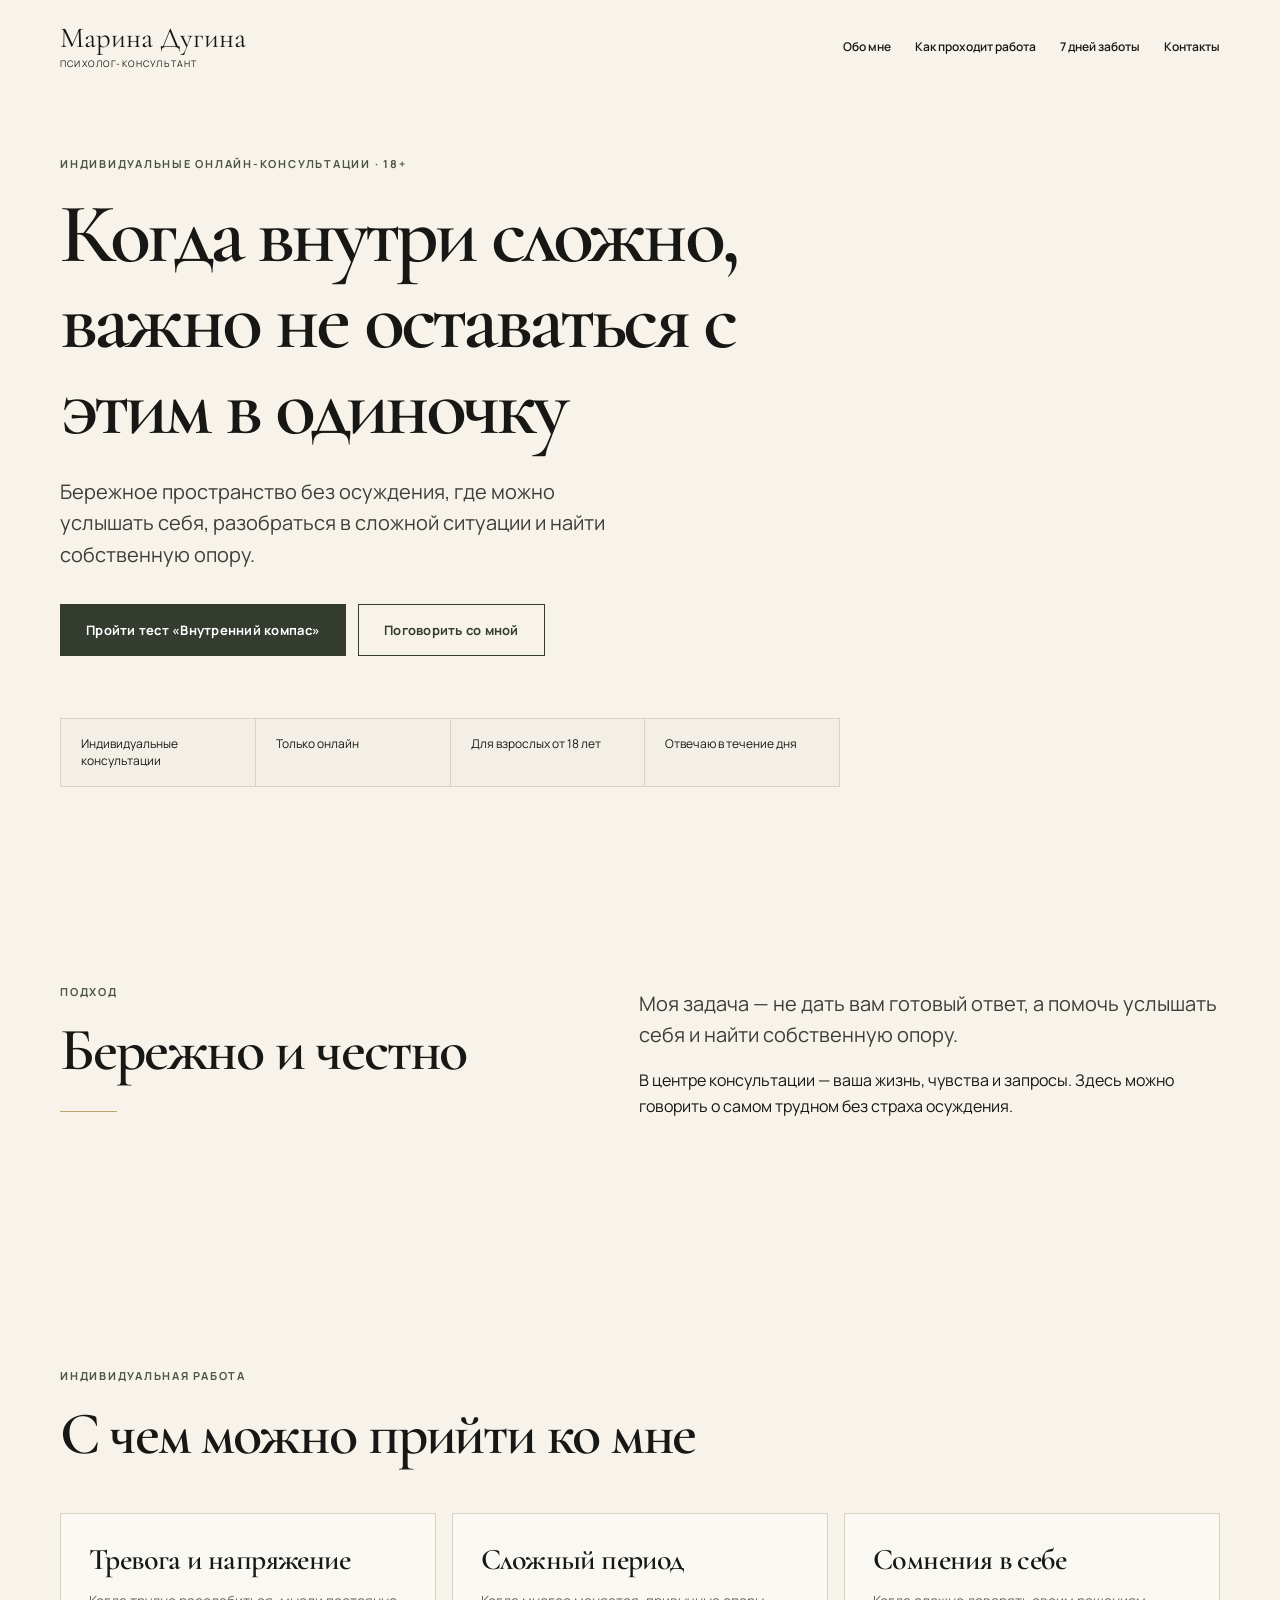
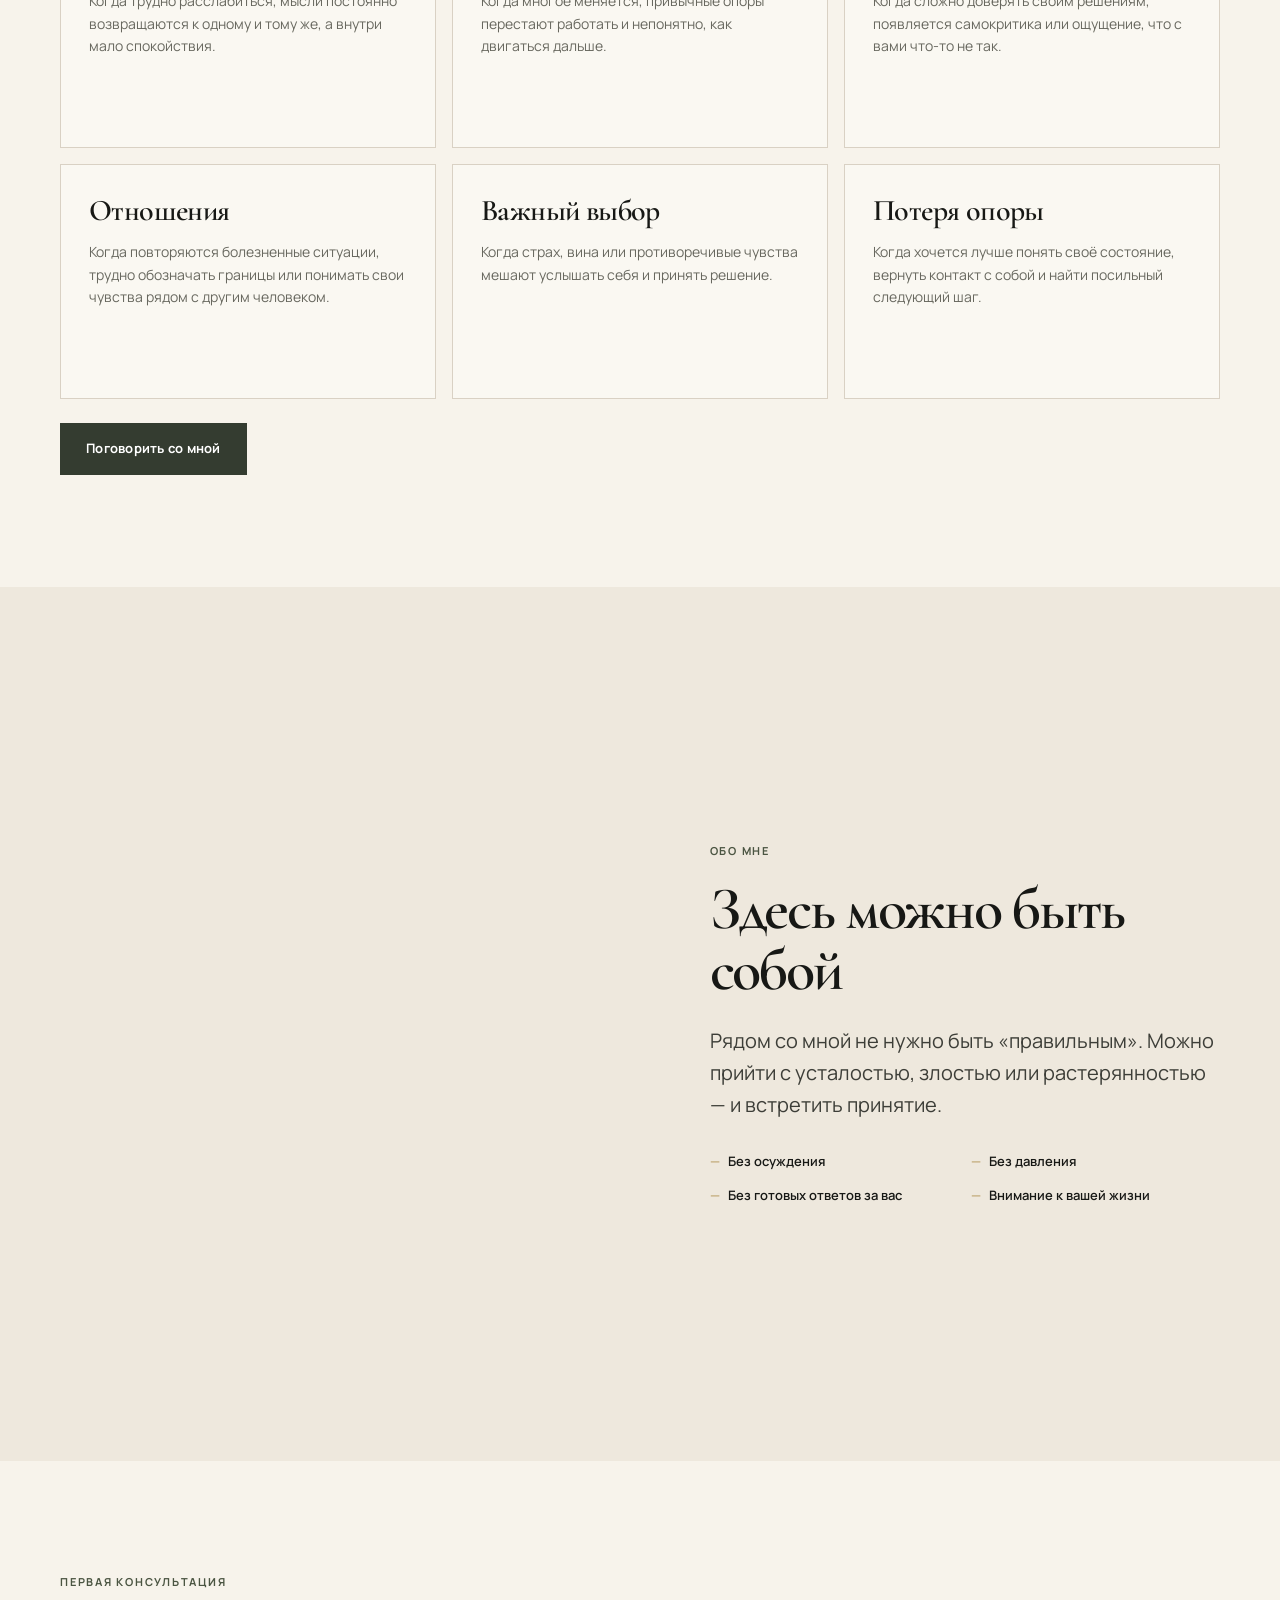
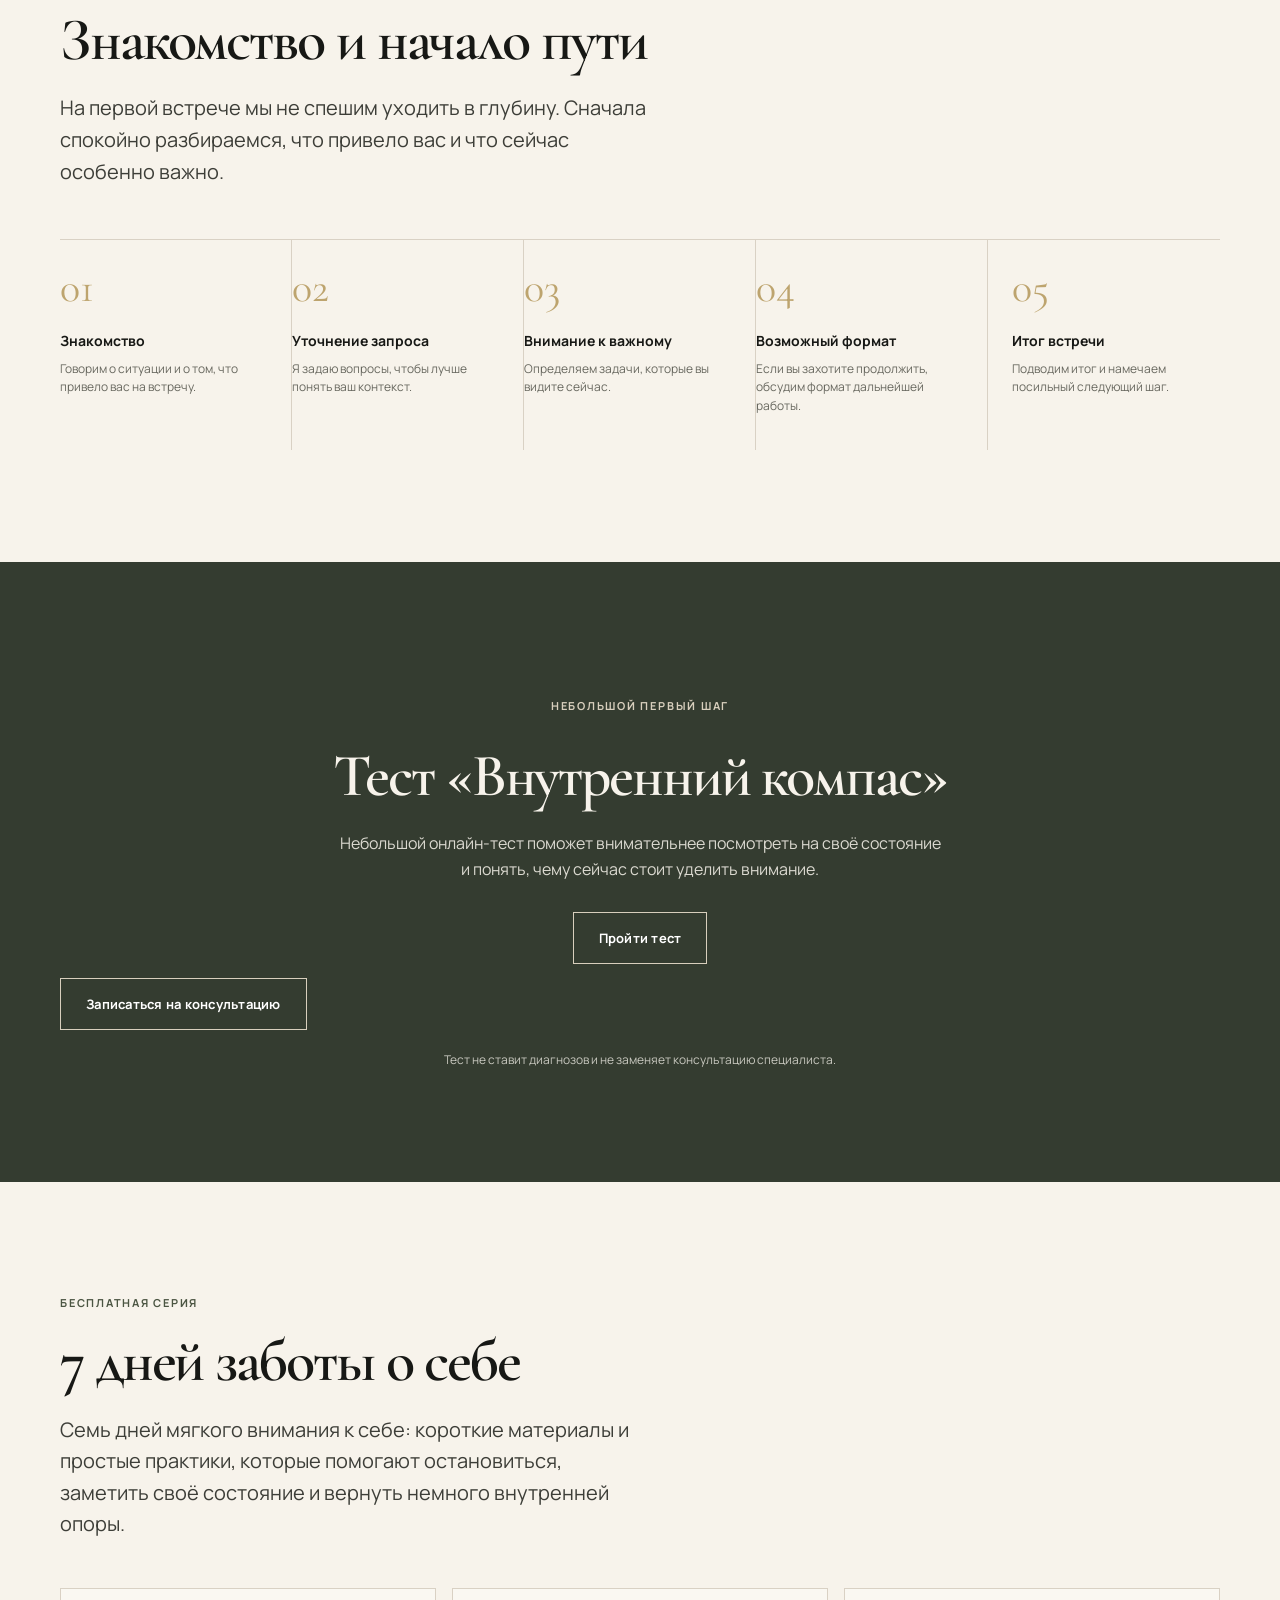
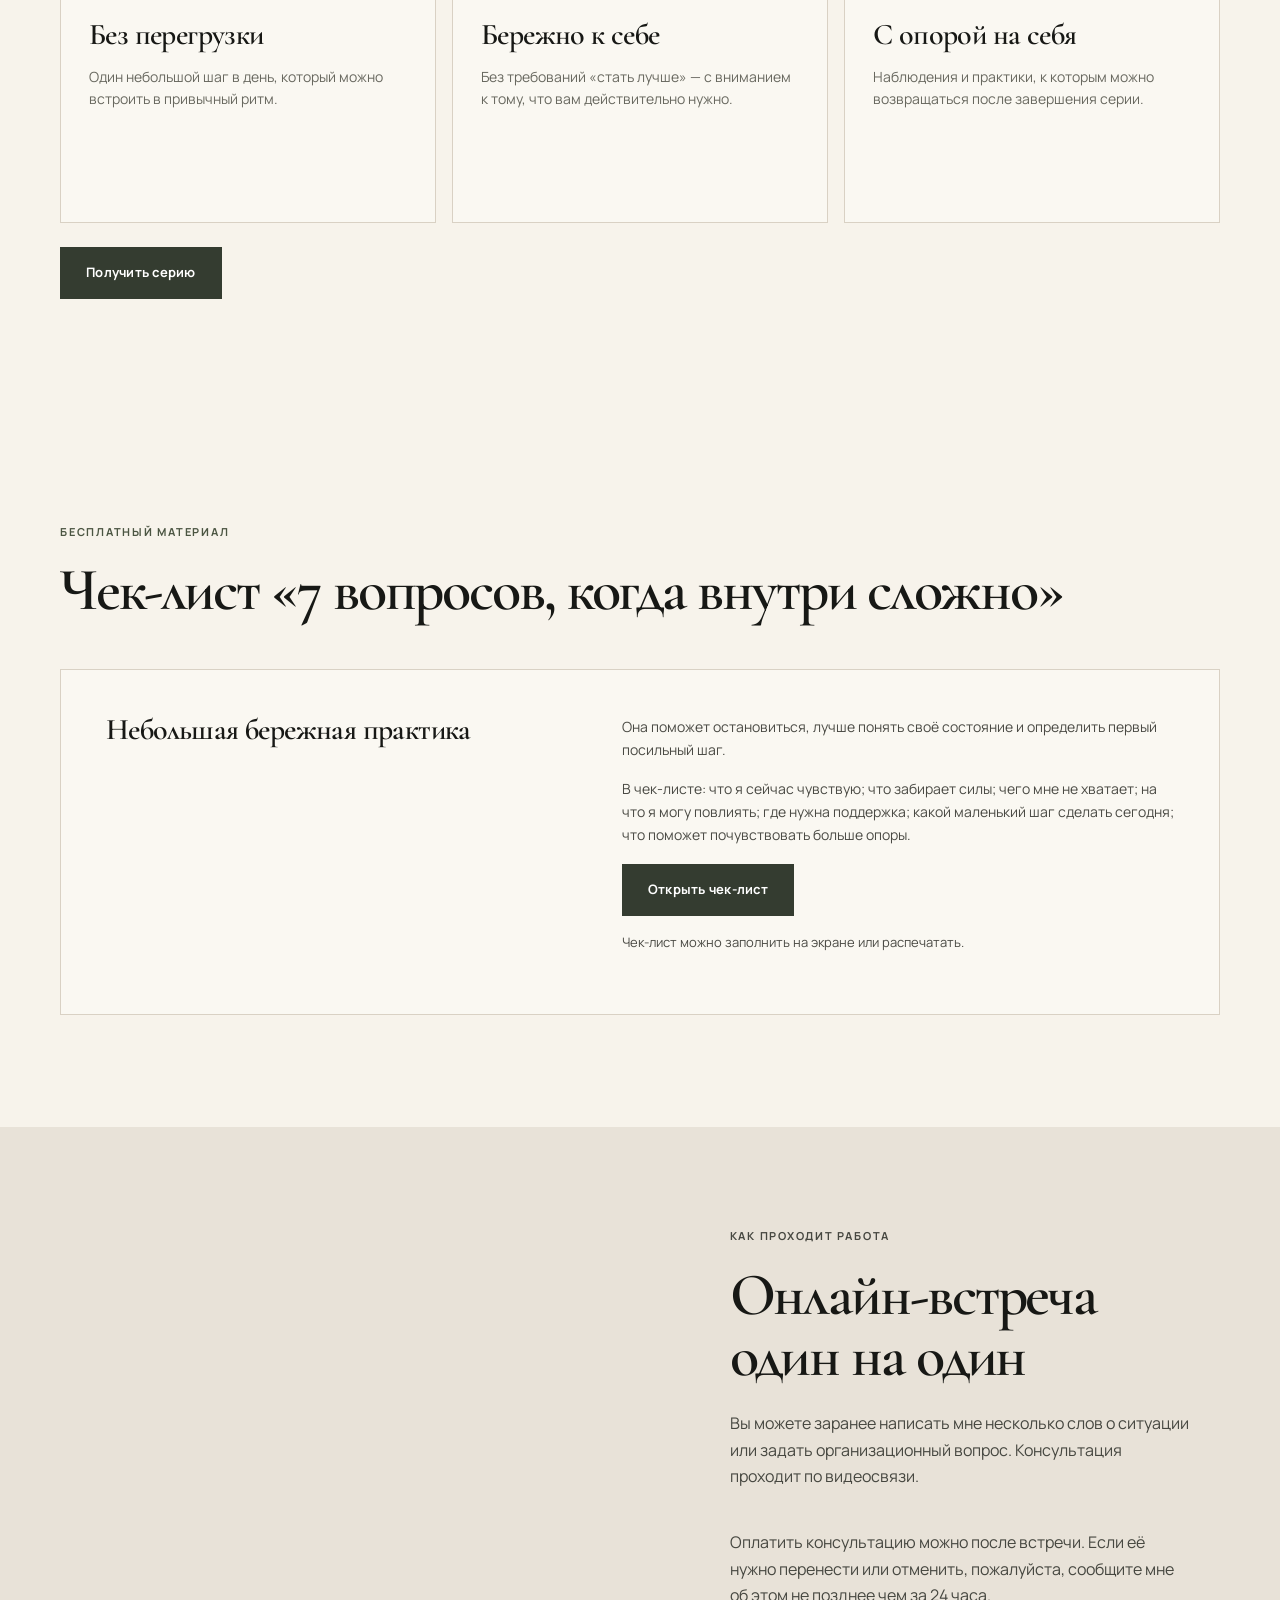
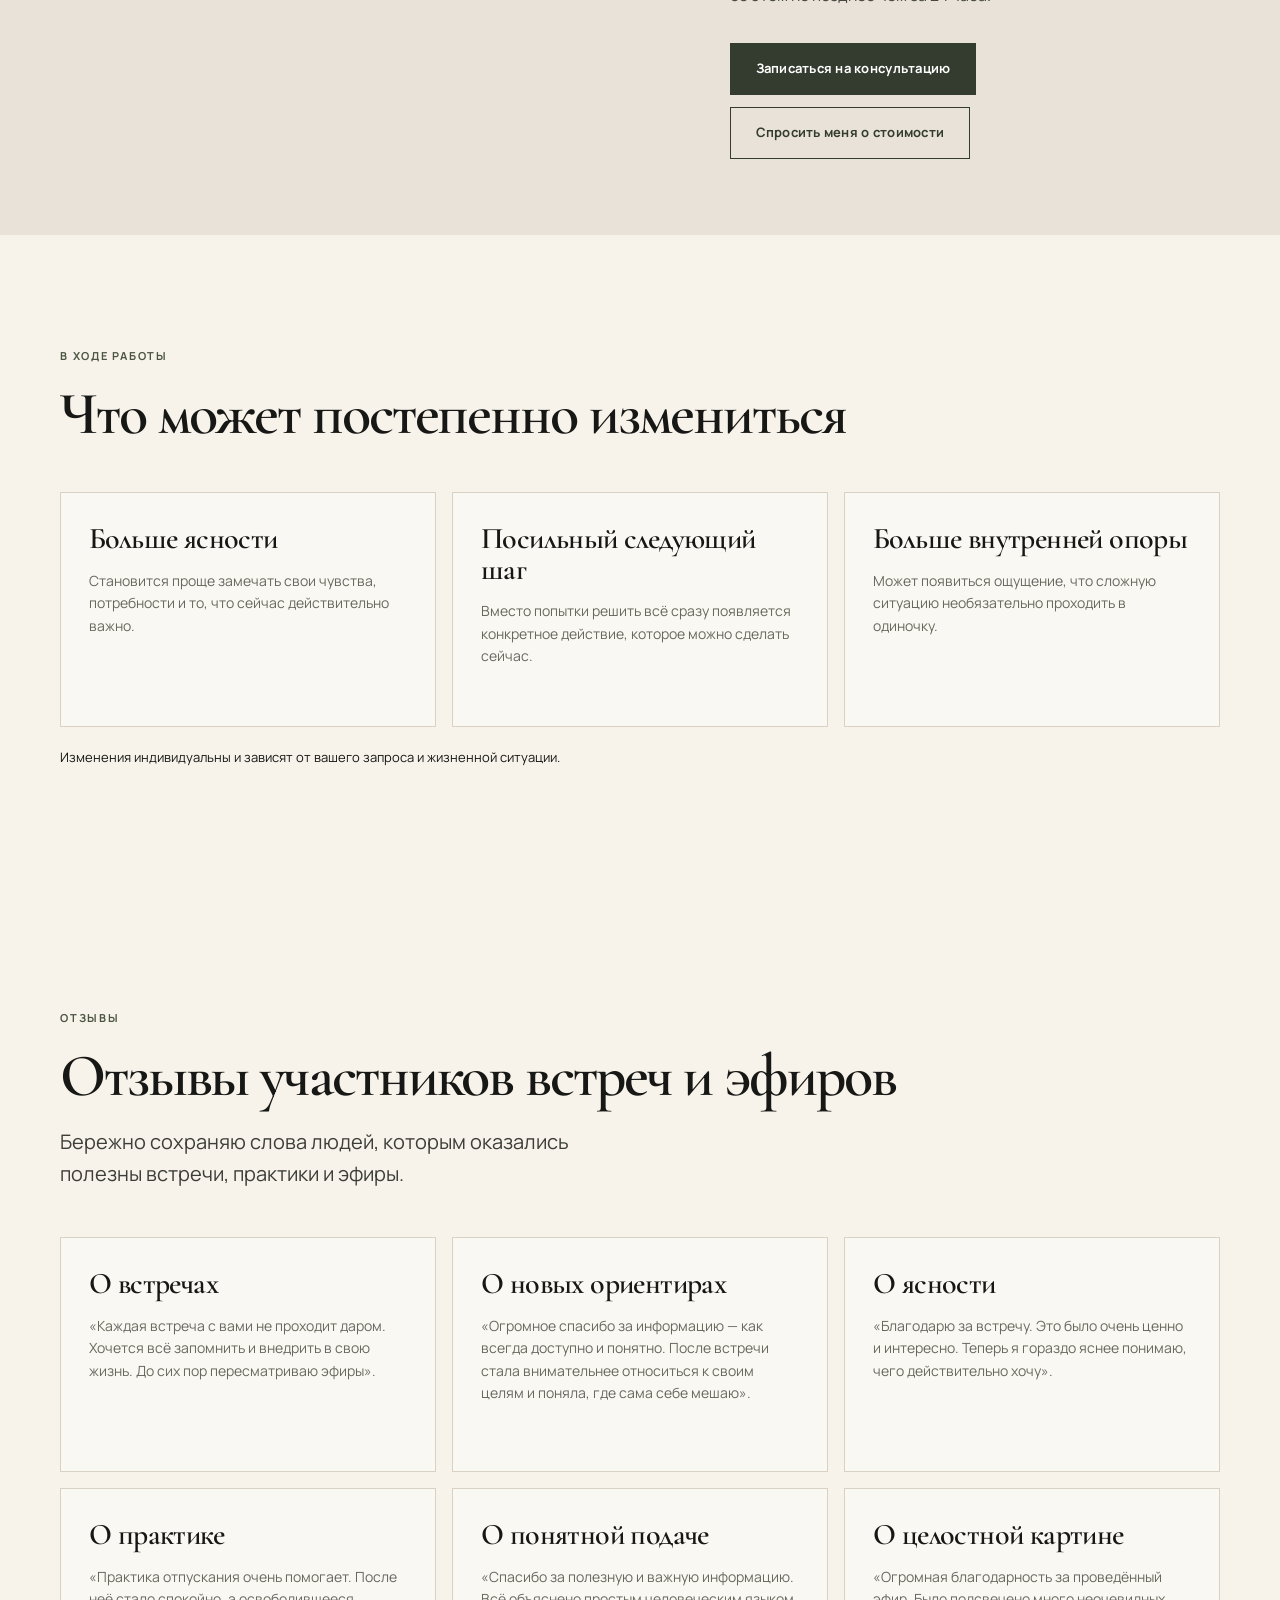
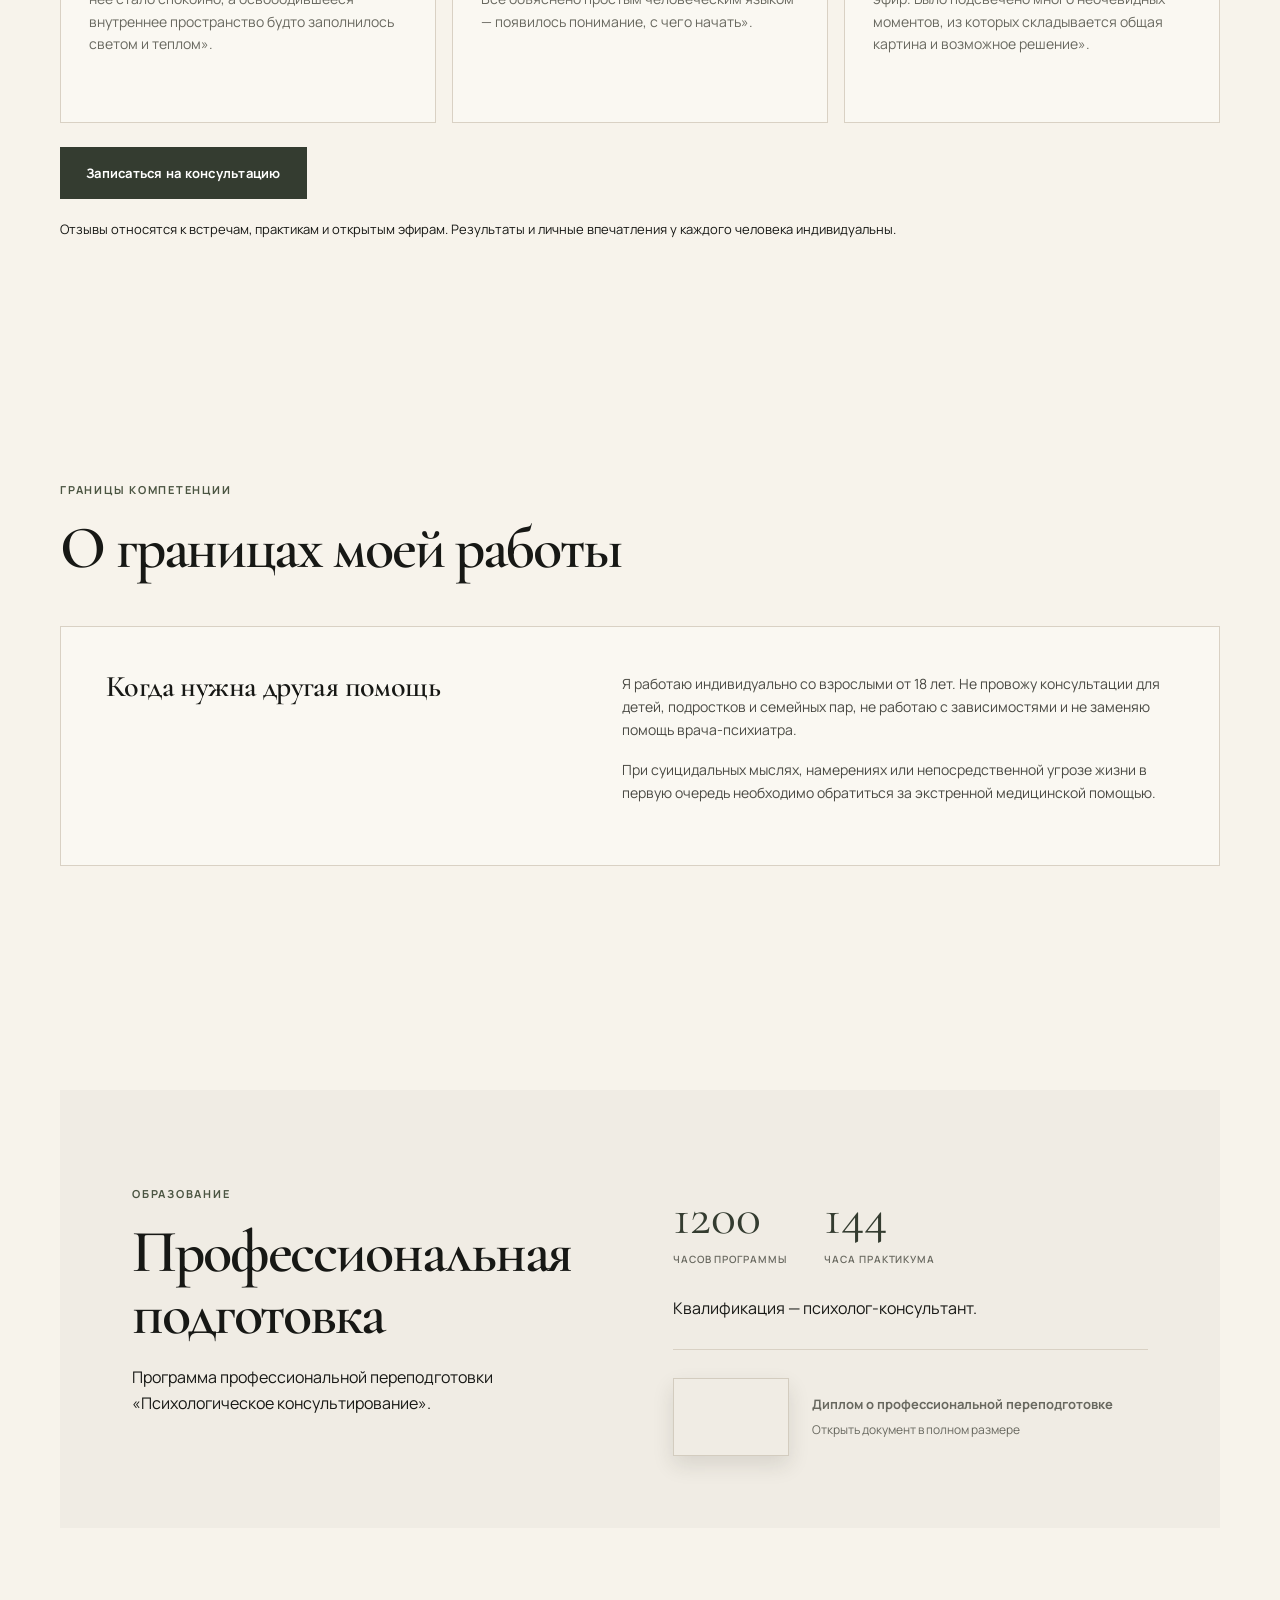
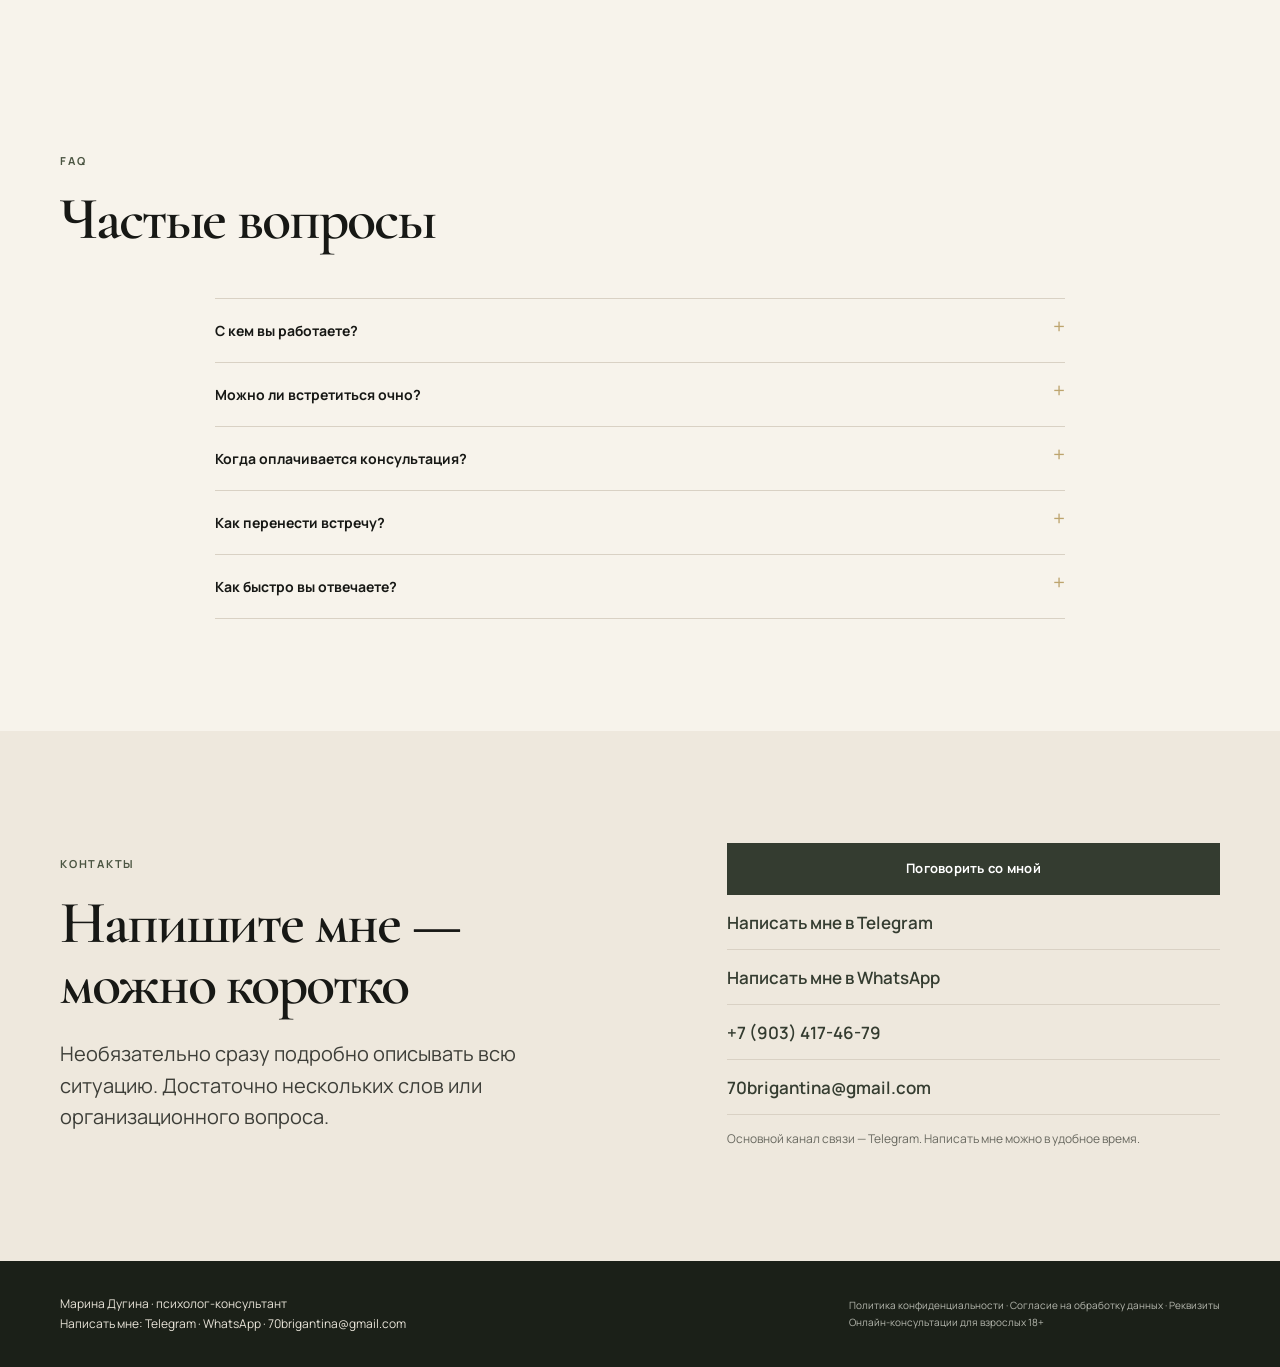
==== index.html @ d05884c7 "Add files via upload" ====
﻿<!doctype html>
<html lang="ru">
<head>
<meta charset="utf-8">
<meta name="viewport" content="width=device-width,initial-scale=1">
<title>Марина Дугина — психолог-консультант | Онлайн-консультации</title>
<meta name="description" content="Индивидуальные онлайн-консультации психолога для взрослых. Бережное пространство, чтобы разобраться в сложной ситуации и найти собственную опору.">
<link rel="canonical" href="https://marinadugina.ru/">
<meta property="og:type" content="website">
<meta property="og:site_name" content="Марина Дугина — психолог-консультант">
<meta property="og:title" content="Марина Дугина — психолог-консультант">
<meta property="og:description" content="Индивидуальные онлайн-консультации для взрослых в бережном пространстве без осуждения.">
<meta property="og:url" content="https://marinadugina.ru/">
<meta property="og:image" content="https://marinadugina.ru/assets/marina-hero.png">
<meta name="twitter:card" content="summary_large_image">
<meta name="twitter:title" content="Марина Дугина — психолог-консультант">
<meta name="twitter:description" content="Индивидуальные онлайн-консультации для взрослых в бережном пространстве без осуждения.">
<meta name="twitter:image" content="https://marinadugina.ru/assets/marina-hero.png">
<link rel="icon" type="image/svg+xml" href="favicon.svg">
<link rel="preconnect" href="https://fonts.googleapis.com">
<link rel="preconnect" href="https://fonts.gstatic.com" crossorigin>
<link href="https://fonts.googleapis.com/css2?family=Cormorant+Garamond:wght@500;600;700&family=Manrope:wght@400;500;600;700&display=swap" rel="stylesheet">

<style>
  html{scroll-behavior:smooth} body{margin:0;background:#f7f3eb} body.is-dialog-open{overflow:hidden}
  #md-site{--paper:#f7f3eb;--paper-dark:#eee8dd;--ink:#171815;--olive:#343c30;--olive-soft:#4b5542;--gold:#bda46e;--muted:#68685f;--line:#d9d1c4;--hero:url('assets/marina-hero.png');--about:url('assets/marina-about.png');--work:url('assets/marina-work.png');--diploma:url('assets/diploma.jpg');background:var(--paper);color:var(--ink);font-family:Manrope,Arial,sans-serif;font-size:16px;line-height:1.65;overflow:hidden}
  #md-site *{box-sizing:border-box} #md-site a{color:inherit;text-decoration:none} #md-site .md-wrap{width:min(1160px,calc(100% - 48px));margin:auto} #md-site .md-section{padding:112px 0}
  #md-site .md-kicker{font-size:11px;letter-spacing:.16em;text-transform:uppercase;color:var(--olive-soft);font-weight:700;margin:0 0 18px} #md-site h1,#md-site h2,#md-site h3{font-family:'Cormorant Garamond',Georgia,serif;font-weight:600;line-height:1.02;margin:0;color:var(--ink)} #md-site h1{font-size:clamp(48px,6.6vw,88px);letter-spacing:-.045em;max-width:750px} #md-site h2{font-size:clamp(42px,4.7vw,64px);letter-spacing:-.035em} #md-site h3{font-size:30px;letter-spacing:-.02em} #md-site p{margin:0 0 16px} #md-site .md-lead{font-size:20px;line-height:1.58;max-width:590px;color:#3d3e38}
  #md-site .md-btn{display:inline-flex;align-items:center;justify-content:center;gap:10px;min-height:52px;padding:0 25px;border:1px solid var(--olive);font-size:13px;font-weight:700;letter-spacing:.02em;transition:.25s ease;cursor:pointer;font-family:inherit} #md-site .md-btn--main{background:var(--olive);color:#fff} #md-site .md-btn--main:hover{background:#20271d;transform:translateY(-2px)} #md-site .md-btn--line{color:var(--olive);background:transparent} #md-site .md-btn--line:hover{background:var(--olive);color:#fff}
  #md-site .md-nav{position:absolute;z-index:3;top:0;left:0;width:100%;padding:25px 0;color:var(--ink)} #md-site .md-nav-inner{display:flex;align-items:center;justify-content:space-between;gap:20px} #md-site .md-brand{font-family:'Cormorant Garamond',serif;font-size:29px;line-height:.9} #md-site .md-brand span{display:block;font-family:Manrope,sans-serif;font-size:9px;letter-spacing:.13em;text-transform:uppercase;margin-top:9px} #md-site .md-nav-links{display:flex;gap:24px;font-size:12px;font-weight:600}
  #md-site .md-hero{position:relative;min-height:790px;display:flex;align-items:flex-end;padding:155px 0 84px;background:linear-gradient(90deg,#f7f3eb 0%,rgba(247,243,235,.97) 34%,rgba(247,243,235,.78) 50%,rgba(247,243,235,.18) 72%,rgba(247,243,235,.04) 100%),var(--hero) right center/cover no-repeat} #md-site .md-hero-copy{position:relative;z-index:1;max-width:720px} #md-site .md-hero-copy .md-lead{margin:26px 0 34px} #md-site .md-actions{display:flex;flex-wrap:wrap;gap:12px} #md-site .md-facts{display:grid;grid-template-columns:repeat(4,1fr);gap:1px;background:var(--line);margin-top:62px;max-width:780px;border:1px solid var(--line)} #md-site .md-fact{background:rgba(247,243,235,.9);padding:17px 20px;font-size:12px;line-height:1.35}
  #md-site .md-intro{display:grid;grid-template-columns:.9fr 1.1fr;gap:9%;align-items:start} #md-site .md-intro .md-lead{margin-top:5px} #md-site .md-rule{width:57px;height:1px;background:var(--gold);margin:31px 0}
  #md-site .md-grid{display:grid;grid-template-columns:repeat(3,1fr);gap:16px;margin-top:48px} #md-site .md-card{border:1px solid var(--line);padding:31px 28px;min-height:235px;background:#faf8f2} #md-site .md-card p{color:var(--muted);font-size:14px;line-height:1.6;margin-top:15px}
  #md-site .md-about{background:var(--paper-dark)} #md-site .md-about-layout{display:grid;grid-template-columns:47% 1fr;gap:9%;align-items:center} #md-site .md-image{background:center/cover no-repeat;min-height:650px} #md-site .md-about-img{background-image:var(--about)} #md-site .md-checks{list-style:none;padding:0;margin:31px 0 0;display:grid;grid-template-columns:1fr 1fr;gap:12px;font-size:13px;font-weight:600} #md-site .md-checks li:before{content:'—';color:var(--gold);margin-right:8px}
  #md-site .md-steps{counter-reset:steps;display:grid;grid-template-columns:repeat(5,1fr);margin-top:52px;border-top:1px solid var(--line)} #md-site .md-step{counter-increment:steps;padding:27px 24px 0 0;min-height:210px;border-right:1px solid var(--line);margin-top:0} #md-site .md-step:last-child{border:0;padding-left:24px} #md-site .md-step:before{content:'0' counter(steps);font-family:'Cormorant Garamond',serif;color:var(--gold);font-size:42px;line-height:1;display:block;margin-bottom:22px} #md-site .md-step strong{font-size:14px;display:block;line-height:1.4} #md-site .md-step span{display:block;font-size:12px;line-height:1.55;color:var(--muted);margin-top:9px}
  #md-site .md-compass{background:var(--olive);color:#f7f3eb;text-align:center;padding:112px 0;position:relative} #md-site .md-compass h2{color:#f7f3eb;max-width:650px;margin:auto} #md-site .md-compass p{max-width:610px;margin:23px auto 30px;color:#dbd9d0} #md-site .md-compass .md-btn{border-color:#d8cfbd;color:#fff} #md-site .md-compass .md-btn:hover{background:#f7f3eb;color:var(--olive)} #md-site .md-note{font-size:12px;color:#c8c8bf;margin-top:20px}
  #md-site .md-work{display:grid;grid-template-columns:1fr 1fr;min-height:600px;background:#e8e2d8} #md-site .md-work-photo{background:var(--work) center/cover no-repeat;min-height:550px} #md-site .md-work-copy{padding:76px clamp(30px,7vw,105px);display:flex;flex-direction:column;justify-content:center} #md-site .md-work-copy p{margin-top:24px;color:#464740}
  #md-site .md-boundary{border:1px solid var(--line);padding:45px;display:grid;grid-template-columns:1fr 1.35fr;gap:10%;margin-top:48px;background:#faf8f2} #md-site .md-boundary p{font-size:14px;color:#4a4a44}
  #md-site .md-education{display:grid;grid-template-columns:1fr 1.1fr;gap:10%;align-items:center;background:#f0ece4;padding:72px} #md-site .md-numbers{display:flex;gap:38px;margin:29px 0} #md-site .md-num{font-family:'Cormorant Garamond',serif;font-size:52px;color:var(--olive);line-height:1} #md-site .md-num span{font:600 10px Manrope,sans-serif;display:block;letter-spacing:.09em;text-transform:uppercase;margin-top:9px;color:var(--muted)} #md-site .md-diploma{display:flex;align-items:center;gap:23px;margin-top:28px;padding-top:24px;border-top:1px solid var(--line)} #md-site .md-diploma-img{display:block;width:116px;height:78px;flex:0 0 auto;background:var(--diploma) center/cover no-repeat;border:1px solid #d3ccbf;box-shadow:0 9px 20px rgba(42,38,31,.12)} #md-site .md-diploma strong{display:block;font-size:13px} #md-site .md-diploma span{display:block;font-size:12px;color:var(--muted);margin-top:4px}
  #md-site .md-faq{max-width:850px;margin:48px auto 0;border-top:1px solid var(--line)} #md-site details{border-bottom:1px solid var(--line);padding:20px 0} #md-site summary{cursor:pointer;list-style:none;font-weight:700;font-size:14px;display:flex;justify-content:space-between;gap:20px} #md-site summary:after{content:'+';font-size:21px;font-weight:400;color:var(--gold);line-height:.7} #md-site details[open] summary:after{content:'–'} #md-site details p{font-size:14px;color:var(--muted);max-width:720px;padding-top:13px;margin:0}
  #md-site .md-contact{background:var(--paper-dark)} #md-site .md-contact-inner{display:grid;grid-template-columns:1fr 1fr;gap:15%;align-items:end} #md-site .md-contact-links{display:flex;flex-direction:column;gap:14px;font-size:17px;font-weight:600;color:var(--olive)} #md-site .md-contact-links a:not(.md-btn){border-bottom:1px solid var(--line);padding-bottom:12px} #md-site .md-toast{position:fixed;z-index:20;bottom:24px;left:50%;transform:translate(-50%,20px);opacity:0;pointer-events:none;background:var(--olive);color:#fff;padding:13px 18px;font-size:13px;transition:.25s ease} #md-site .md-toast.is-visible{opacity:1;transform:translate(-50%,0)}
  #md-site .md-footer{padding:33px 0;background:#1b2018;color:#e9e4d9;font-size:12px} #md-site .md-footer-inner{display:flex;justify-content:space-between;gap:30px;align-items:center} #md-site .md-footer small{color:#b6b8af}
  .md-dialog{width:min(560px,calc(100% - 32px));border:0;padding:0;background:#f7f3eb;color:#171815;box-shadow:0 24px 80px rgba(23,24,21,.28)} .md-dialog::backdrop{background:rgba(27,32,24,.72)} .md-dialog-inner{padding:42px} .md-dialog-head{display:flex;justify-content:space-between;gap:24px;align-items:start} .md-dialog h2{font:600 45px/1.02 'Cormorant Garamond',Georgia,serif;margin:0;color:#171815} .md-dialog p{font:15px/1.65 Manrope,Arial,sans-serif;color:#4a4a44;margin:20px 0} .md-dialog-close{border:0;background:transparent;font-size:30px;line-height:1;cursor:pointer;color:#343c30;padding:0} .md-dialog-actions{display:grid;gap:10px} .md-dialog-actions a{display:flex;align-items:center;justify-content:center;min-height:52px;padding:0 20px;border:1px solid #343c30;color:#343c30;text-decoration:none;font:700 13px/1.3 Manrope,Arial,sans-serif} .md-dialog-actions a:first-child{background:#343c30;color:#fff} .md-dialog-note{font-size:12px!important;color:#68685f!important;margin-bottom:0!important}
  @media(max-width:850px){#md-site .md-section{padding:78px 0}#md-site .md-nav-links{display:none}#md-site .md-hero{min-height:760px;padding-bottom:50px;background:linear-gradient(90deg,#f7f3eb 0%,rgba(247,243,235,.92) 44%,rgba(247,243,235,.52) 72%,rgba(247,243,235,.12) 100%),var(--hero) 65% center/cover no-repeat}#md-site .md-facts{grid-template-columns:1fr 1fr;margin-top:42px}#md-site .md-intro,#md-site .md-about-layout,#md-site .md-work,#md-site .md-contact-inner{grid-template-columns:1fr;gap:35px}#md-site .md-grid{grid-template-columns:1fr 1fr}#md-site .md-image{min-height:530px}#md-site .md-steps{grid-template-columns:1fr 1fr}#md-site .md-step{padding:27px 24px 24px 0;border-bottom:1px solid var(--line)}#md-site .md-step:nth-child(even){padding-left:24px;border-right:0}#md-site .md-step:last-child{padding-left:0;border-right:1px solid var(--line)}#md-site .md-work-copy{padding:60px 38px}#md-site .md-boundary,#md-site .md-education{grid-template-columns:1fr;gap:28px;padding:38px}}
  @media(max-width:540px){#md-site .md-wrap{width:min(100% - 32px,1160px)}#md-site .md-hero{min-height:745px;background:linear-gradient(180deg,#f7f3eb 0%,rgba(247,243,235,.96) 42%,rgba(247,243,235,.72) 70%,rgba(247,243,235,.18) 100%),var(--hero) 62% center/cover no-repeat}#md-site h1{font-size:50px}#md-site .md-lead{font-size:17px}#md-site .md-actions{display:grid}#md-site .md-btn{width:100%}#md-site .md-grid,#md-site .md-checks,#md-site .md-steps{grid-template-columns:1fr}#md-site .md-card{min-height:auto}#md-site .md-step,#md-site .md-step:nth-child(even),#md-site .md-step:last-child{border-right:0;border-bottom:1px solid var(--line);padding:22px 0;min-height:auto}#md-site .md-step:last-child{border-bottom:0}#md-site .md-boundary{padding:29px}#md-site .md-education{padding:31px 25px}#md-site .md-numbers{gap:25px}#md-site .md-num{font-size:42px}#md-site .md-footer-inner{display:block}#md-site .md-footer small{display:block;margin-top:14px}}
</style>
</head>
<body>
<main id="md-site">
  <header class="md-nav"><div class="md-wrap md-nav-inner"><a class="md-brand" href="#md-top">Марина Дугина<span>психолог-консультант</span></a><nav class="md-nav-links"><a href="#md-about">Обо мне</a><a href="#md-process">Как проходит работа</a><a href="#md-care">7 дней заботы</a><a href="#md-contact">Контакты</a></nav></div></header>
  <section class="md-hero" id="md-top"><div class="md-wrap"><div class="md-hero-copy"><p class="md-kicker">Индивидуальные онлайн-консультации · 18+</p><h1>Когда внутри сложно, важно не оставаться с этим в одиночку</h1><p class="md-lead">Бережное пространство без осуждения, где можно услышать себя, разобраться в сложной ситуации и найти собственную опору.</p><div class="md-actions"><a class="md-btn md-btn--main" href="https://quiz.marinadugina.ru" target="_blank" rel="noopener">Пройти тест «Внутренний компас»</a><a class="md-btn md-btn--line" href="#md-contact" data-contact data-topic="консультация">Поговорить со мной</a></div></div><div class="md-facts"><div class="md-fact">Индивидуальные консультации</div><div class="md-fact">Только онлайн</div><div class="md-fact">Для взрослых от 18 лет</div><div class="md-fact">Отвечаю в течение дня</div></div></div></section>
  <section class="md-section"><div class="md-wrap md-intro"><div><p class="md-kicker">Подход</p><h2>Бережно и честно</h2><div class="md-rule"></div></div><div><p class="md-lead">Моя задача — не дать вам готовый ответ, а помочь услышать себя и найти собственную опору.</p><p>В центре консультации — ваша жизнь, чувства и запросы. Здесь можно говорить о самом трудном без страха осуждения.</p></div></div></section>
  <section class="md-section" id="md-requests"><div class="md-wrap"><p class="md-kicker">Индивидуальная работа</p><h2>С чем можно прийти ко мне</h2><div class="md-grid"><article class="md-card"><h3>Тревога и напряжение</h3><p>Когда трудно расслабиться, мысли постоянно возвращаются к одному и тому же, а внутри мало спокойствия.</p></article><article class="md-card"><h3>Сложный период</h3><p>Когда многое меняется, привычные опоры перестают работать и непонятно, как двигаться дальше.</p></article><article class="md-card"><h3>Сомнения в себе</h3><p>Когда сложно доверять своим решениям, появляется самокритика или ощущение, что с вами что-то не так.</p></article><article class="md-card"><h3>Отношения</h3><p>Когда повторяются болезненные ситуации, трудно обозначать границы или понимать свои чувства рядом с другим человеком.</p></article><article class="md-card"><h3>Важный выбор</h3><p>Когда страх, вина или противоречивые чувства мешают услышать себя и принять решение.</p></article><article class="md-card"><h3>Потеря опоры</h3><p>Когда хочется лучше понять своё состояние, вернуть контакт с собой и найти посильный следующий шаг.</p></article></div><div class="md-actions" style="margin-top:24px"><a class="md-btn md-btn--main" href="#md-contact" data-contact data-topic="консультация">Поговорить со мной</a></div></div></section>
  <section class="md-section md-about" id="md-about"><div class="md-wrap md-about-layout"><div class="md-image md-about-img" role="img" aria-label="Мой портрет"></div><div><p class="md-kicker">Обо мне</p><h2>Здесь можно быть собой</h2><p class="md-lead" style="margin-top:25px">Рядом со мной не нужно быть «правильным». Можно прийти с усталостью, злостью или растерянностью — и встретить принятие.</p><ul class="md-checks"><li>Без осуждения</li><li>Без давления</li><li>Без готовых ответов за вас</li><li>Внимание к вашей жизни</li></ul></div></div></section>
  <section class="md-section" id="md-process"><div class="md-wrap"><p class="md-kicker">Первая консультация</p><h2>Знакомство и начало пути</h2><p class="md-lead" style="margin-top:22px">На первой встрече мы не спешим уходить в глубину. Сначала спокойно разбираемся, что привело вас и что сейчас особенно важно.</p><div class="md-steps"><div class="md-step"><strong>Знакомство</strong><span>Говорим о ситуации и о том, что привело вас на встречу.</span></div><div class="md-step"><strong>Уточнение запроса</strong><span>Я задаю вопросы, чтобы лучше понять ваш контекст.</span></div><div class="md-step"><strong>Внимание к важному</strong><span>Определяем задачи, которые вы видите сейчас.</span></div><div class="md-step"><strong>Возможный формат</strong><span>Если вы захотите продолжить, обсудим формат дальнейшей работы.</span></div><div class="md-step"><strong>Итог встречи</strong><span>Подводим итог и намечаем посильный следующий шаг.</span></div></div></div></section>
  <section class="md-compass"><div class="md-wrap"><p class="md-kicker" style="color:#d8cfbd">Небольшой первый шаг</p><h2>Тест «Внутренний компас»</h2><p>Небольшой онлайн-тест поможет внимательнее посмотреть на своё состояние и понять, чему сейчас стоит уделить внимание.</p><a class="md-btn" href="https://quiz.marinadugina.ru" target="_blank" rel="noopener">Пройти тест</a><div class="md-actions" style="margin-top:14px"><a class="md-btn md-btn--line" href="#md-contact" data-contact data-topic="консультация">Записаться на консультацию</a></div><div class="md-note">Тест не ставит диагнозов и не заменяет консультацию специалиста.</div></div></section>
  <section class="md-section" id="md-care"><div class="md-wrap"><p class="md-kicker">Бесплатная серия</p><h2>7 дней заботы о себе</h2><p class="md-lead" style="margin-top:22px">Семь дней мягкого внимания к себе: короткие материалы и простые практики, которые помогают остановиться, заметить своё состояние и вернуть немного внутренней опоры.</p><div class="md-grid"><article class="md-card"><h3>Без перегрузки</h3><p>Один небольшой шаг в день, который можно встроить в привычный ритм.</p></article><article class="md-card"><h3>Бережно к себе</h3><p>Без требований «стать лучше» — с вниманием к тому, что вам действительно нужно.</p></article><article class="md-card"><h3>С опорой на себя</h3><p>Наблюдения и практики, к которым можно возвращаться после завершения серии.</p></article></div><div class="md-actions" style="margin-top:24px"><a class="md-btn md-btn--main" href="#md-contact" data-contact data-topic="серия «7 дней заботы о себе»">Получить серию</a></div></div></section>
  <section class="md-section"><div class="md-wrap"><p class="md-kicker">Бесплатный материал</p><h2>Чек-лист «7 вопросов, когда внутри сложно»</h2><div class="md-boundary"><h3>Небольшая бережная практика</h3><div><p>Она поможет остановиться, лучше понять своё состояние и определить первый посильный шаг.</p><p>В чек-листе: что я сейчас чувствую; что забирает силы; чего мне не хватает; на что я могу повлиять; где нужна поддержка; какой маленький шаг сделать сегодня; что поможет почувствовать больше опоры.</p><div class="md-actions" style="margin-top:18px"><a class="md-btn md-btn--main" href="checklist/">Открыть чек-лист</a></div><p style="font-size:13px;margin-top:16px">Чек-лист можно заполнить на экране или распечатать.</p></div></div></div></section>
  <section class="md-work"><div class="md-work-photo" role="img" aria-label="Моё рабочее пространство"></div><div class="md-work-copy"><p class="md-kicker">Как проходит работа</p><h2>Онлайн-встреча один на один</h2><p>Вы можете заранее написать мне несколько слов о ситуации или задать организационный вопрос. Консультация проходит по видеосвязи.</p><p>Оплатить консультацию можно после встречи. Если её нужно перенести или отменить, пожалуйста, сообщите мне об этом не позднее чем за 24 часа.</p><div class="md-actions" style="margin-top:18px"><a class="md-btn md-btn--main" href="#md-contact" data-contact data-topic="консультация">Записаться на консультацию</a><a class="md-btn md-btn--line" href="#md-contact" data-contact data-topic="стоимость консультации">Спросить меня о стоимости</a></div></div></section>
  <section class="md-section"><div class="md-wrap"><p class="md-kicker">В ходе работы</p><h2>Что может постепенно измениться</h2><div class="md-grid"><article class="md-card"><h3>Больше ясности</h3><p>Становится проще замечать свои чувства, потребности и то, что сейчас действительно важно.</p></article><article class="md-card"><h3>Посильный следующий шаг</h3><p>Вместо попытки решить всё сразу появляется конкретное действие, которое можно сделать сейчас.</p></article><article class="md-card"><h3>Больше внутренней опоры</h3><p>Может появиться ощущение, что сложную ситуацию необязательно проходить в одиночку.</p></article></div><p style="font-size:13px;margin-top:20px">Изменения индивидуальны и зависят от вашего запроса и жизненной ситуации.</p></div></section>
  <section class="md-section"><div class="md-wrap"><p class="md-kicker">Отзывы</p><h2>Отзывы участников встреч и эфиров</h2><p class="md-lead" style="margin-top:20px">Бережно сохраняю слова людей, которым оказались полезны встречи, практики и эфиры.</p><div class="md-grid"><article class="md-card"><h3>О встречах</h3><p>«Каждая встреча с вами не проходит даром. Хочется всё запомнить и внедрить в свою жизнь. До сих пор пересматриваю эфиры».</p></article><article class="md-card"><h3>О новых ориентирах</h3><p>«Огромное спасибо за информацию — как всегда доступно и понятно. После встречи стала внимательнее относиться к своим целям и поняла, где сама себе мешаю».</p></article><article class="md-card"><h3>О ясности</h3><p>«Благодарю за встречу. Это было очень ценно и интересно. Теперь я гораздо яснее понимаю, чего действительно хочу».</p></article><article class="md-card"><h3>О практике</h3><p>«Практика отпускания очень помогает. После неё стало спокойно, а освободившееся внутреннее пространство будто заполнилось светом и теплом».</p></article><article class="md-card"><h3>О понятной подаче</h3><p>«Спасибо за полезную и важную информацию. Всё объяснено простым человеческим языком — появилось понимание, с чего начать».</p></article><article class="md-card"><h3>О целостной картине</h3><p>«Огромная благодарность за проведённый эфир. Было подсвечено много неочевидных моментов, из которых складывается общая картина и возможное решение».</p></article></div><div class="md-actions" style="margin-top:24px"><a class="md-btn md-btn--main" href="#md-contact" data-contact data-topic="консультация">Записаться на консультацию</a></div><p style="font-size:13px;margin-top:20px">Отзывы относятся к встречам, практикам и открытым эфирам. Результаты и личные впечатления у каждого человека индивидуальны.</p></div></section>
  <section class="md-section"><div class="md-wrap"><p class="md-kicker">Границы компетенции</p><h2>О границах моей работы</h2><div class="md-boundary"><h3>Когда нужна другая помощь</h3><div><p>Я работаю индивидуально со взрослыми от 18 лет. Не провожу консультации для детей, подростков и семейных пар, не работаю с зависимостями и не заменяю помощь врача-психиатра.</p><p>При суицидальных мыслях, намерениях или непосредственной угрозе жизни в первую очередь необходимо обратиться за экстренной медицинской помощью.</p></div></div></div></section>
  <section class="md-section"><div class="md-wrap"><div class="md-education"><div><p class="md-kicker">Образование</p><h2>Профессиональная подготовка</h2><p style="margin-top:20px">Программа профессиональной переподготовки «Психологическое консультирование».</p></div><div><div class="md-numbers"><div class="md-num">1200<span>часов программы</span></div><div class="md-num">144<span>часа практикума</span></div></div><p>Квалификация — психолог-консультант.</p><a class="md-diploma" href="assets/diploma.jpg" target="_blank" rel="noopener"><span class="md-diploma-img" aria-hidden="true"></span><span><strong>Диплом о профессиональной переподготовке</strong><span>Открыть документ в полном размере</span></span></a></div></div></div></section>
  <section class="md-section"><div class="md-wrap"><p class="md-kicker">FAQ</p><h2>Частые вопросы</h2><div class="md-faq"><details><summary>С кем вы работаете?</summary><p>Я работаю со взрослыми от 18 лет в формате индивидуальных онлайн-консультаций.</p></details><details><summary>Можно ли встретиться очно?</summary><p>Сейчас я провожу консультации только онлайн по видеосвязи.</p></details><details><summary>Когда оплачивается консультация?</summary><p>После нашей встречи.</p></details><details><summary>Как перенести встречу?</summary><p>Пожалуйста, напишите мне об отмене или переносе не позднее чем за 24 часа до начала встречи.</p></details><details><summary>Как быстро вы отвечаете?</summary><p>Обычно я отвечаю в течение дня. Стандартное время связи — с 10:00 до 20:00 по Москве.</p></details></div></div></section>
  <section class="md-section md-contact" id="md-contact"><div class="md-wrap md-contact-inner"><div><p class="md-kicker">Контакты</p><h2>Напишите мне — можно коротко</h2><p class="md-lead" style="margin-top:24px">Необязательно сразу подробно описывать всю ситуацию. Достаточно нескольких слов или организационного вопроса.</p></div><div class="md-contact-links"><a class="md-btn md-btn--main" href="#md-contact" data-contact data-topic="консультация">Поговорить со мной</a><a href="https://t.me/MarishaDugina" target="_blank" rel="noopener">Написать мне в Telegram</a><a href="https://api.whatsapp.com/send/?phone=79034174679&amp;text&amp;type=phone_number&amp;app_absent=0" target="_blank" rel="noopener">Написать мне в WhatsApp</a><a href="tel:+79034174679">+7 (903) 417-46-79</a><a href="mailto:70brigantina@gmail.com">70brigantina@gmail.com</a><span style="font-size:12px;font-weight:400;color:var(--muted)">Основной канал связи — Telegram. Написать мне можно в удобное время.</span></div></div></section>
  <footer class="md-footer"><div class="md-wrap md-footer-inner"><div>Марина Дугина · психолог-консультант<br>Написать мне: <a href="https://t.me/MarishaDugina" target="_blank" rel="noopener">Telegram</a> · <a href="https://api.whatsapp.com/send/?phone=79034174679&amp;text&amp;type=phone_number&amp;app_absent=0" target="_blank" rel="noopener">WhatsApp</a> · <a href="mailto:70brigantina@gmail.com">70brigantina@gmail.com</a></div><small><a href="privacy/">Политика конфиденциальности</a> · <a href="consent/">Согласие на обработку данных</a> · <a href="requisites/">Реквизиты</a><br>Онлайн-консультации для взрослых 18+</small></div></footer>
</main>
<dialog class="md-dialog" id="contact-dialog" aria-labelledby="contact-dialog-title">
  <div class="md-dialog-inner">
    <div class="md-dialog-head"><h2 id="contact-dialog-title">Поговорить со мной</h2><button class="md-dialog-close" type="button" aria-label="Закрыть">×</button></div>
    <p id="contact-dialog-text">Выберите удобный способ связи. Можно написать несколько слов — я отвечу в течение дня.</p>
    <div class="md-dialog-actions">
      <a id="dialog-telegram" href="https://t.me/MarishaDugina" target="_blank" rel="noopener">Написать мне в Telegram</a>
      <a id="dialog-whatsapp" href="https://api.whatsapp.com/send/?phone=79034174679" target="_blank" rel="noopener">Написать мне в WhatsApp</a>
      <a id="dialog-email" href="mailto:70brigantina@gmail.com">Написать по email</a>
    </div>
    <p class="md-dialog-note">Если ситуация угрожает жизни или здоровью, пожалуйста, обратитесь за экстренной медицинской помощью.</p>
  </div>
</dialog>
<script type="application/ld+json">
{"@context":"https://schema.org","@type":"Person","name":"Марина Дугина","jobTitle":"Психолог-консультант","url":"https://marinadugina.ru/","email":"70brigantina@gmail.com","telephone":"+79034174679","areaServed":"Россия","sameAs":["https://t.me/MarishaDugina"]}
</script>
<!-- Yandex.Metrika counter -->
<script>
  (function(m,e,t,r,i,k,a){m[i]=m[i]||function(){(m[i].a=m[i].a||[]).push(arguments)};m[i].l=1*new Date();for(var j=0;j<document.scripts.length;j++){if(document.scripts[j].src===r){return}}k=e.createElement(t),a=e.getElementsByTagName(t)[0],k.async=1,k.src=r,a.parentNode.insertBefore(k,a)})(window,document,"script","https://mc.yandex.ru/metrika/tag.js","ym");
  ym(110761930,"init",{clickmap:true,trackLinks:true,accurateTrackBounce:true,webvisor:true});
</script>
<script>
  (function(){
    const dialog=document.getElementById('contact-dialog');
    const text=document.getElementById('contact-dialog-text');
    const telegram=document.getElementById('dialog-telegram');
    const whatsapp=document.getElementById('dialog-whatsapp');
    const email=document.getElementById('dialog-email');
    const close=dialog.querySelector('.md-dialog-close');
    document.querySelectorAll('[data-contact]').forEach(function(link){
      link.addEventListener('click',function(event){
        event.preventDefault();
        const topic=link.dataset.topic||'консультация';
        const message='Здравствуйте! Меня интересует: '+topic+'.';
        text.textContent=topic==='консультация'?'Выберите удобный способ связи. Можно написать несколько слов — я отвечу в течение дня.':'Выберите удобный способ связи, чтобы получить информацию: '+topic+'.';
        telegram.href='https://t.me/MarishaDugina?text='+encodeURIComponent(message);
        whatsapp.href='https://api.whatsapp.com/send/?phone=79034174679&text='+encodeURIComponent(message);
        email.href='mailto:70brigantina@gmail.com?subject='+encodeURIComponent(topic)+'&body='+encodeURIComponent(message);
        dialog.showModal(); document.body.classList.add('is-dialog-open');
      });
    });
    function closeDialog(){dialog.close();document.body.classList.remove('is-dialog-open');}
    close.addEventListener('click',closeDialog);
    dialog.addEventListener('click',function(event){if(event.target===dialog)closeDialog();});
    dialog.addEventListener('close',function(){document.body.classList.remove('is-dialog-open');});
  })();
</script>
</body>
</html>
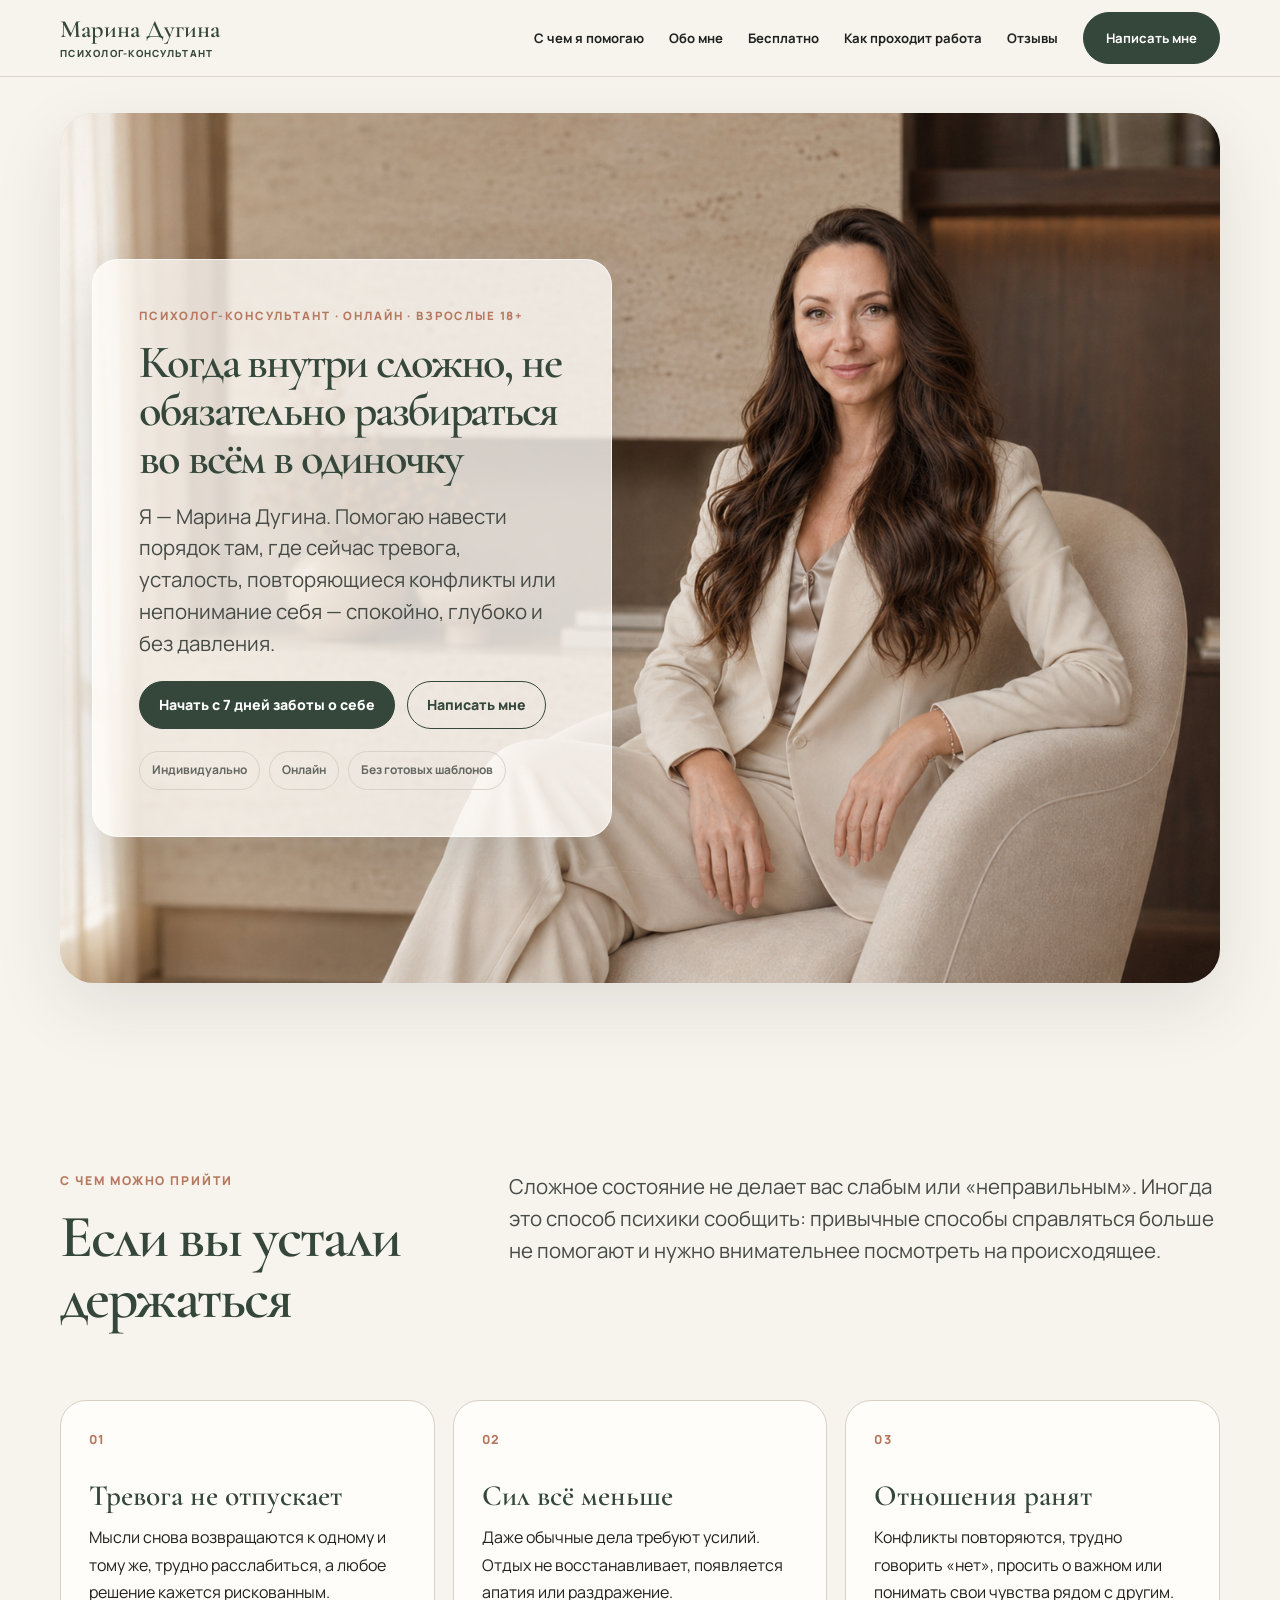
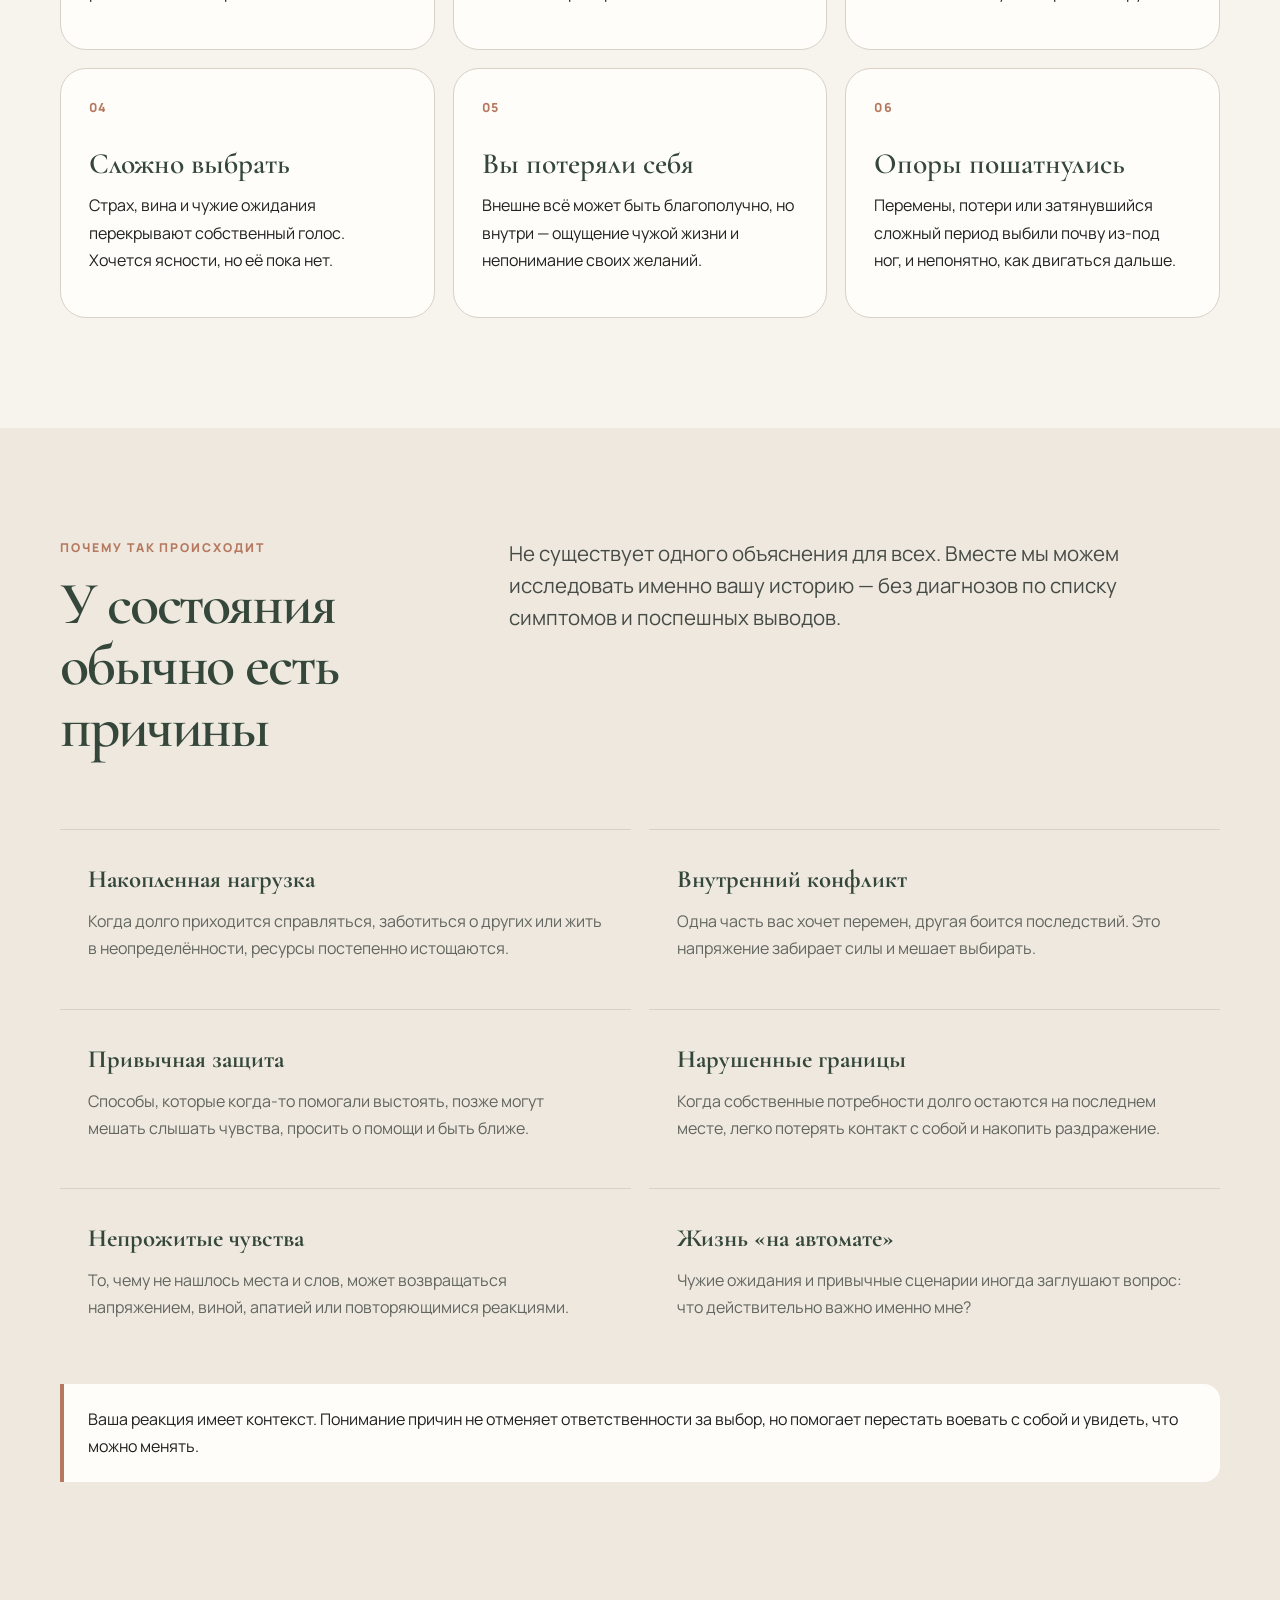
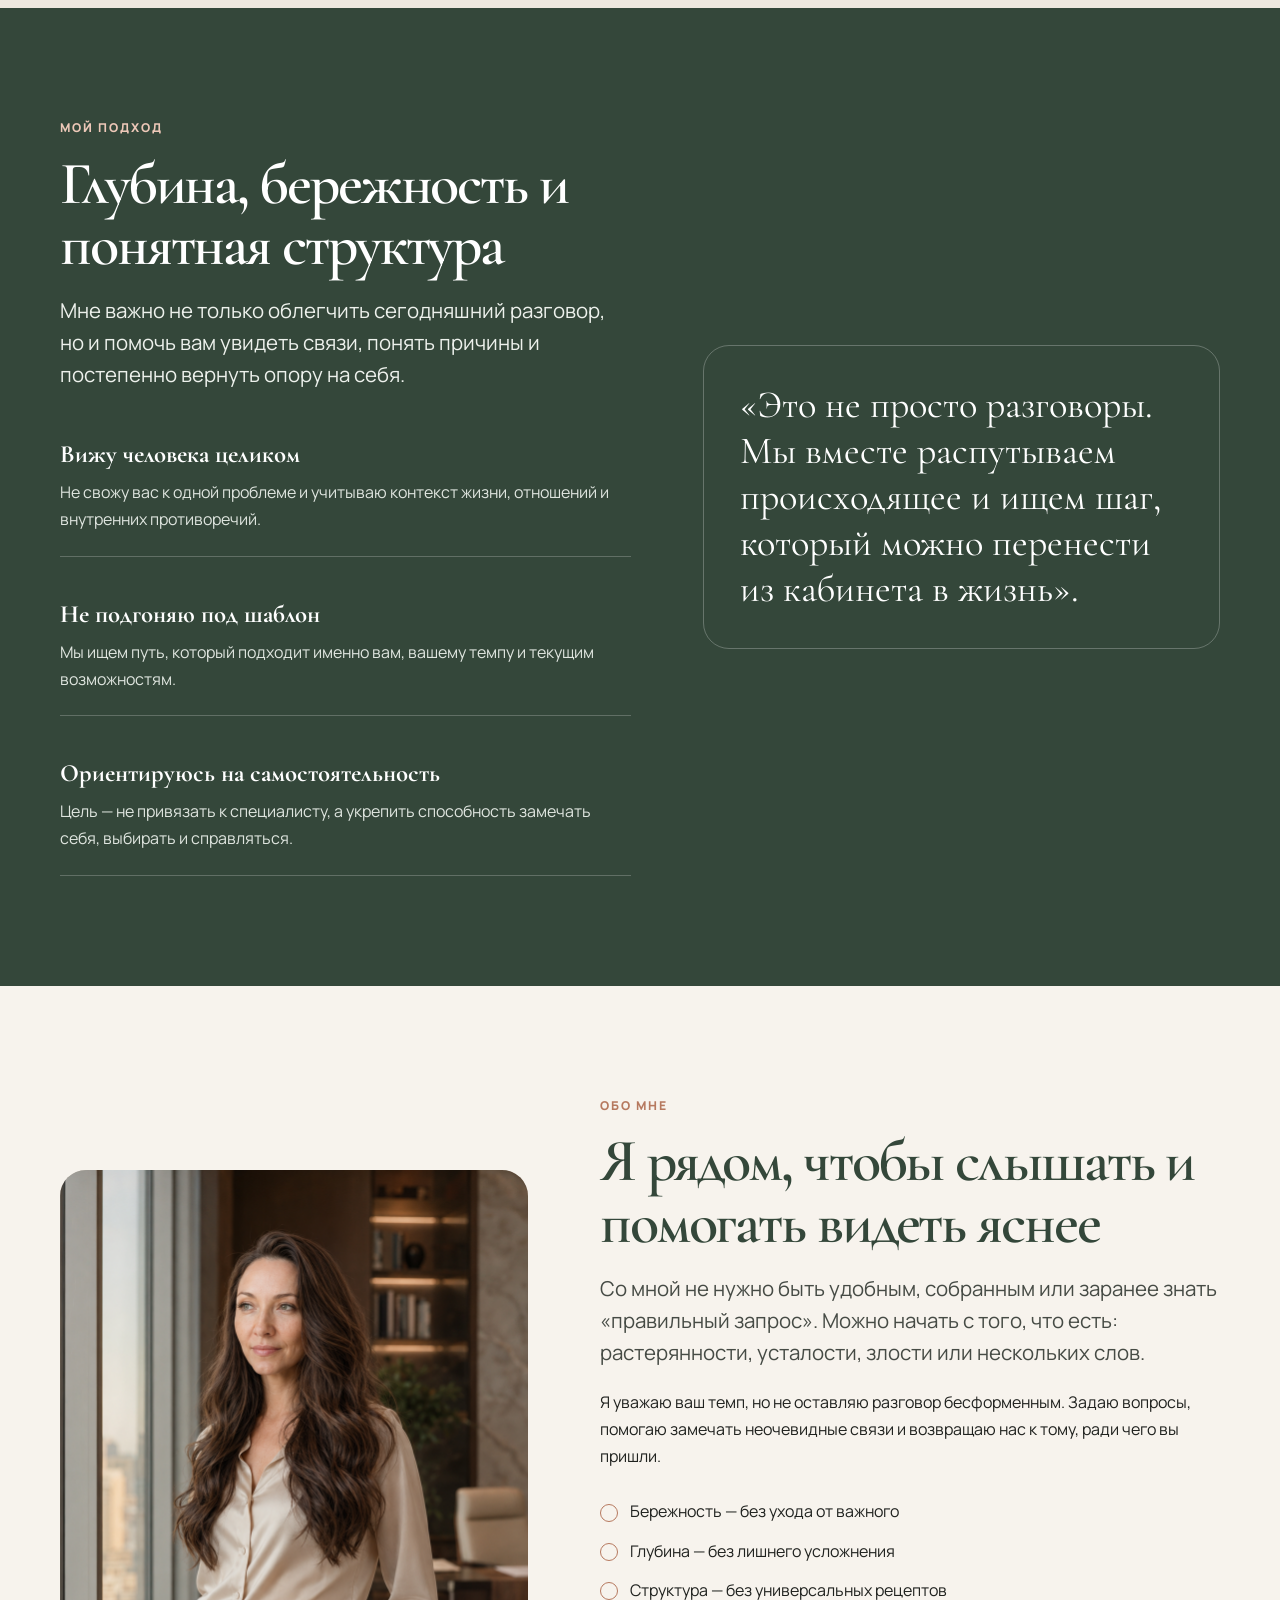
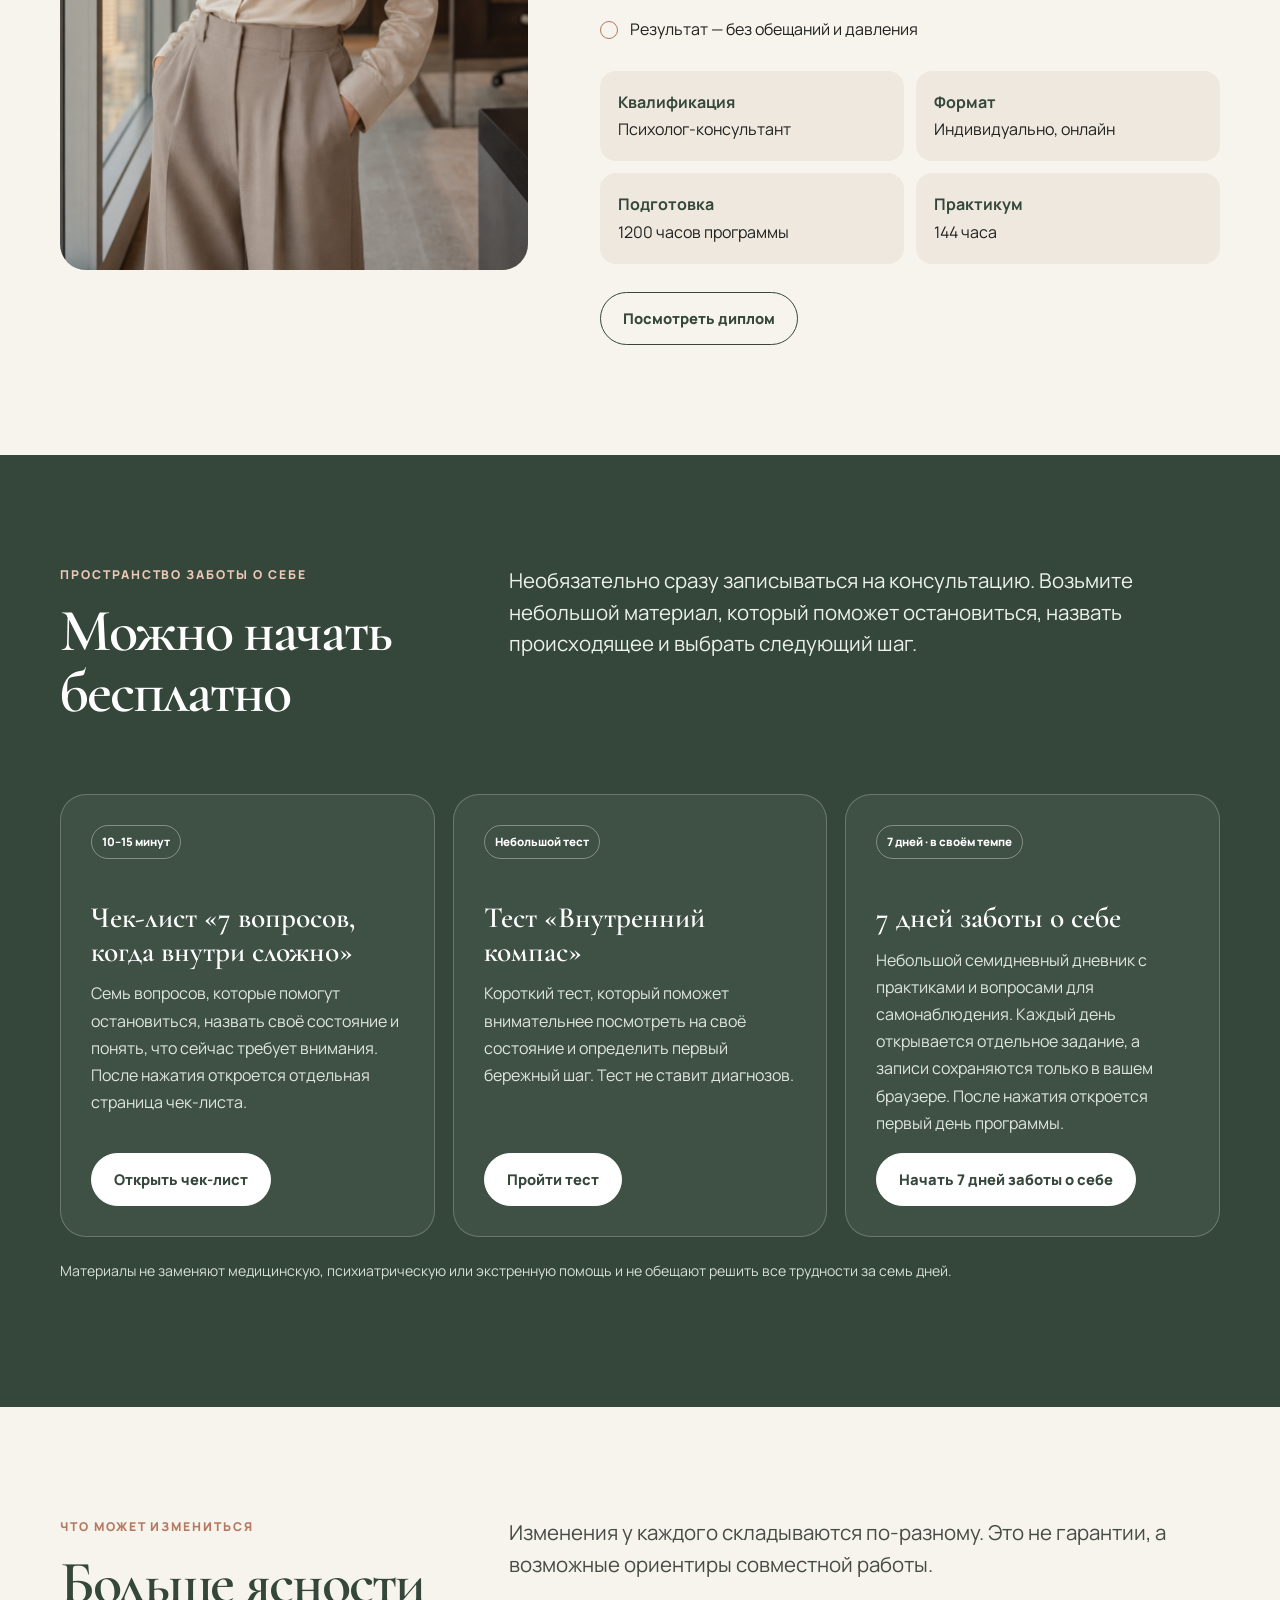
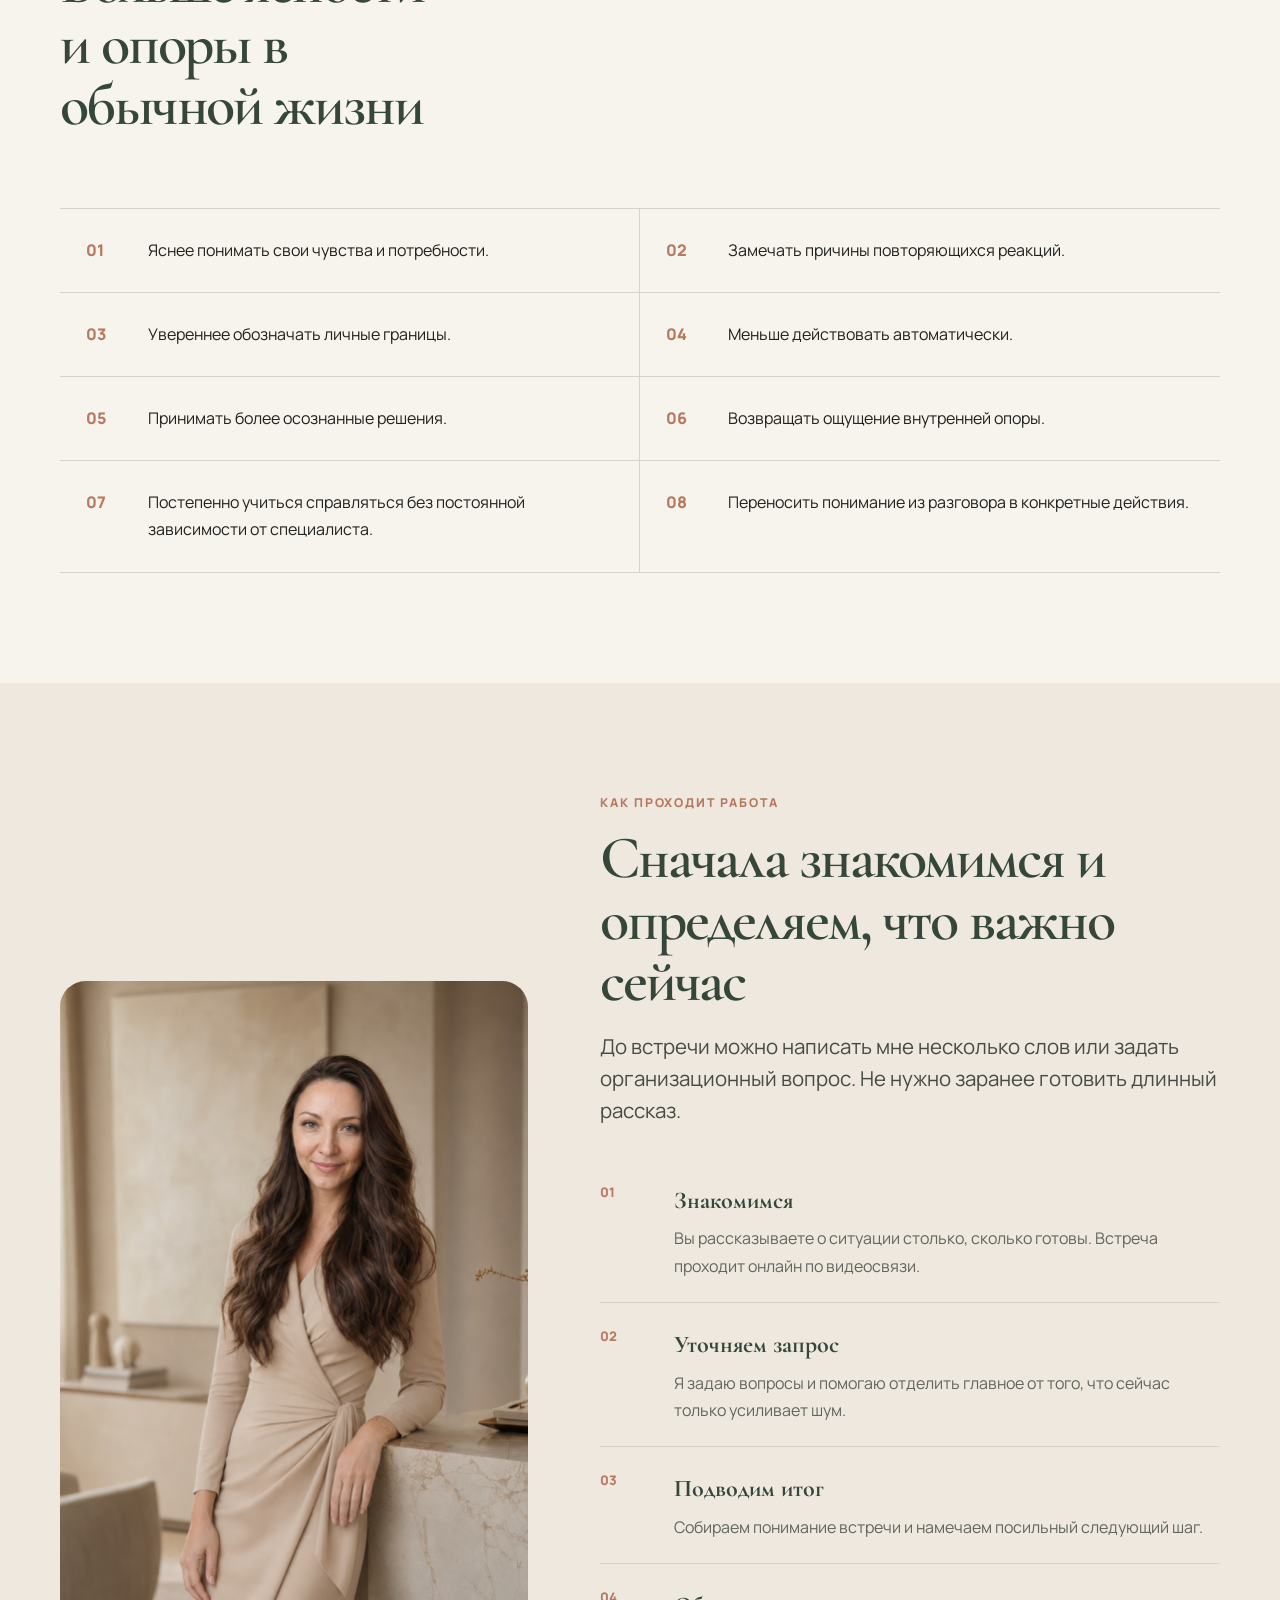
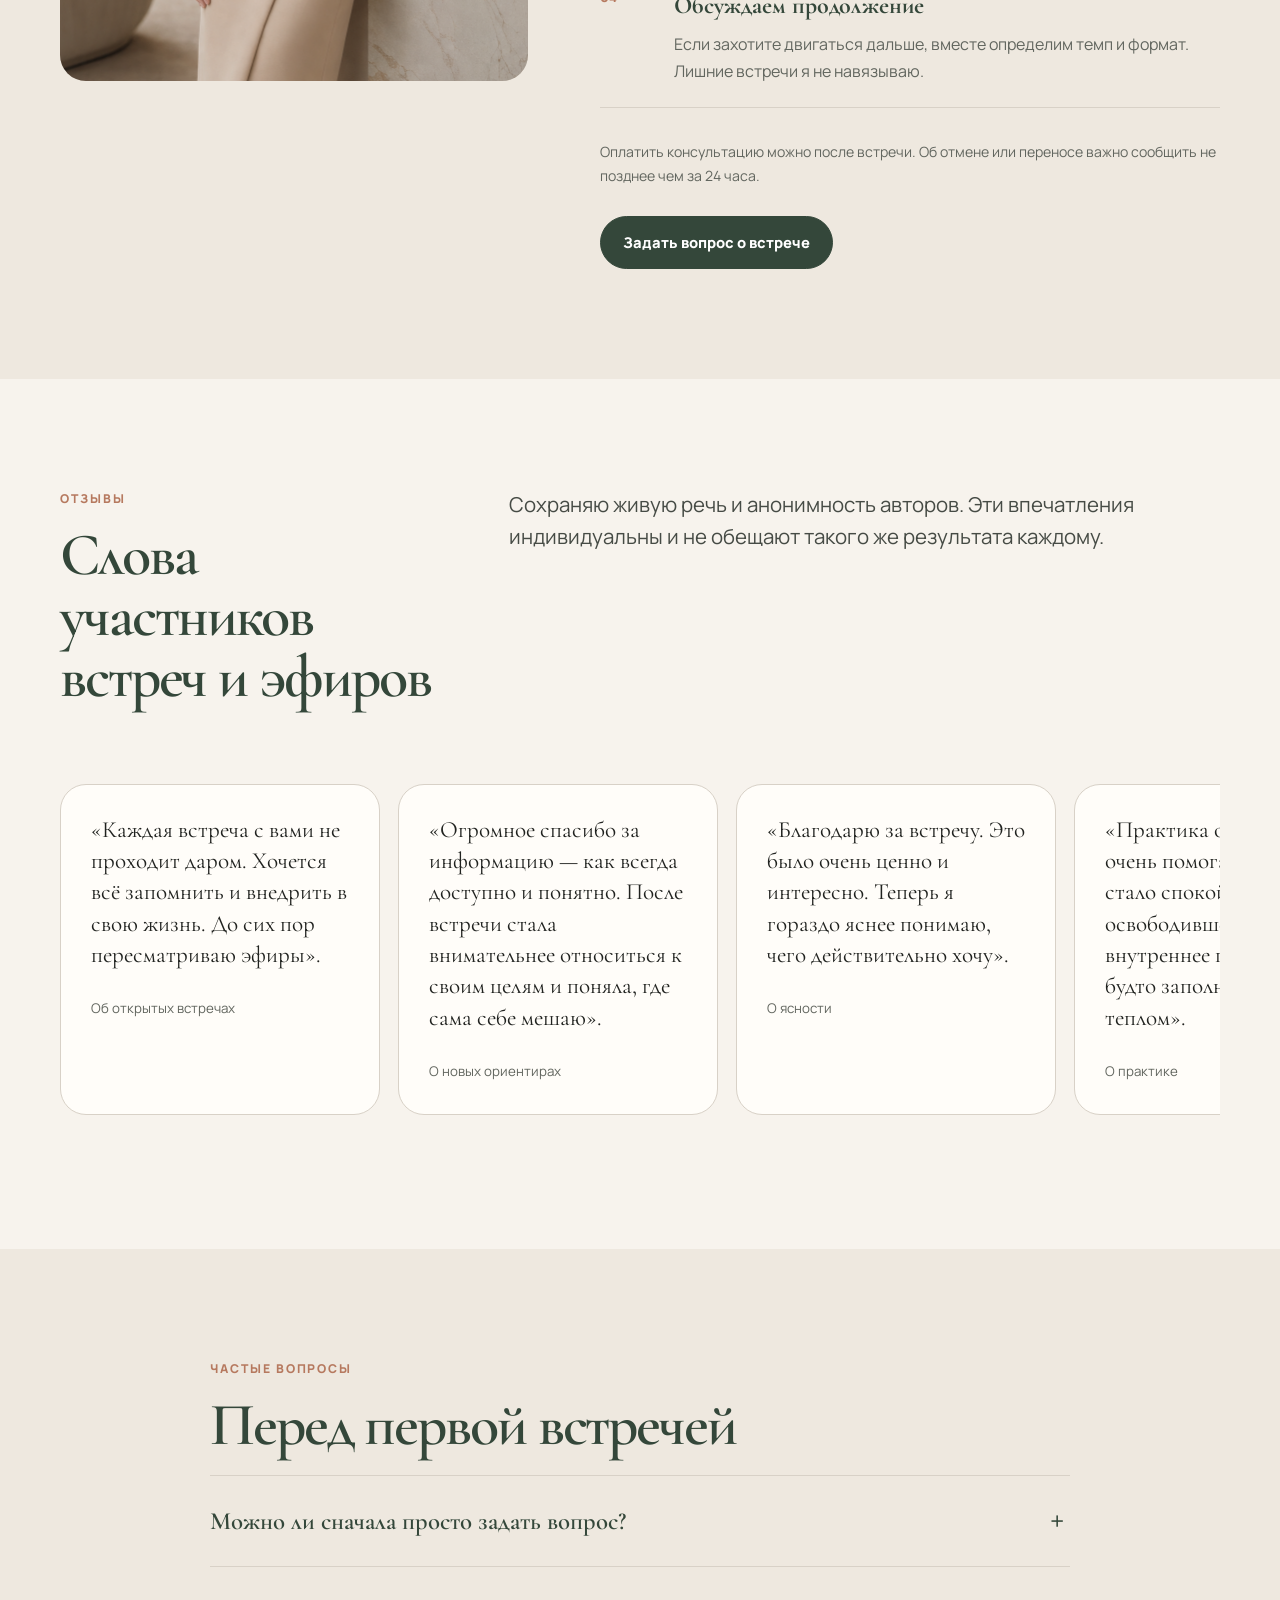
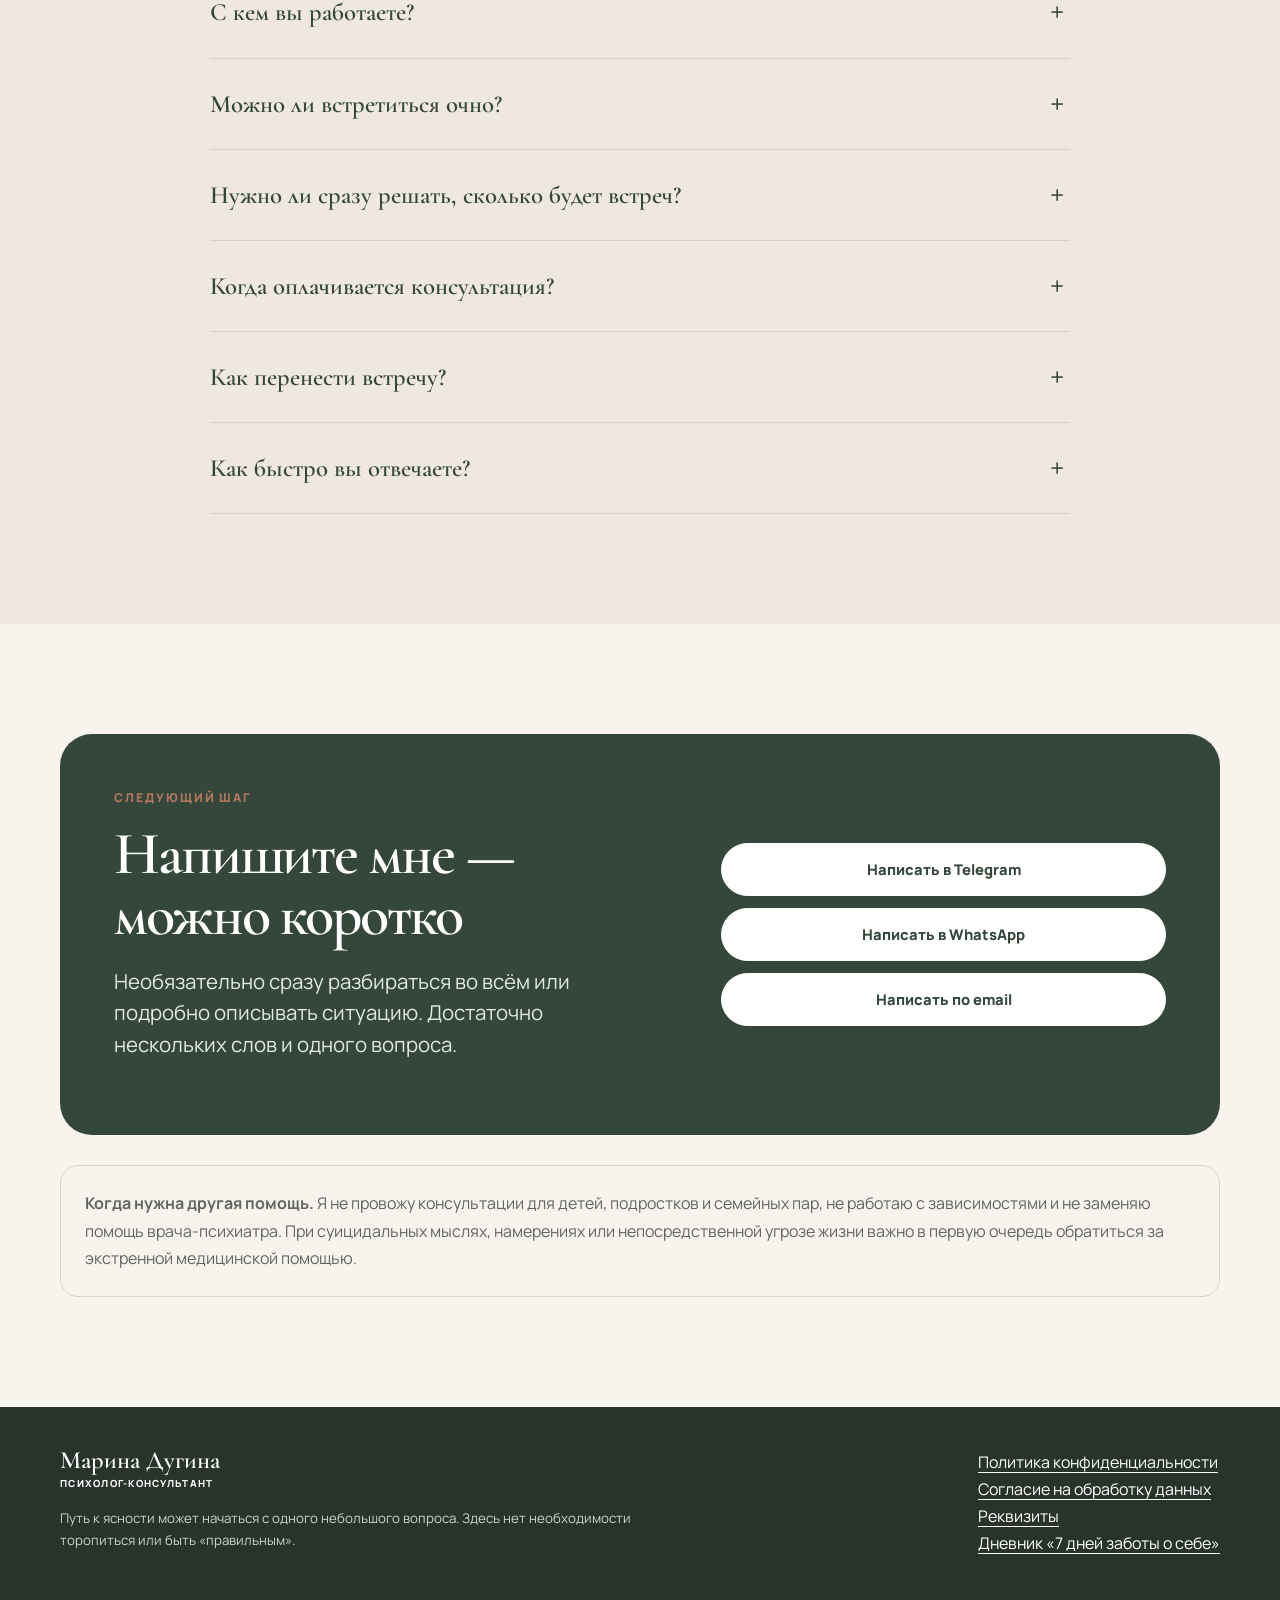
==== commit d8f3b8fb: "Финальное обновление сайта Марины Дугиной" ====
--- a/index.html
+++ b/index.html
@@ -1,116 +1,245 @@
-﻿<!doctype html>
+<!doctype html>
 <html lang="ru">
 <head>
-<meta charset="utf-8">
-<meta name="viewport" content="width=device-width,initial-scale=1">
-<title>Марина Дугина — психолог-консультант | Онлайн-консультации</title>
-<meta name="description" content="Индивидуальные онлайн-консультации психолога для взрослых. Бережное пространство, чтобы разобраться в сложной ситуации и найти собственную опору.">
-<link rel="canonical" href="https://marinadugina.ru/">
-<meta property="og:type" content="website">
-<meta property="og:site_name" content="Марина Дугина — психолог-консультант">
-<meta property="og:title" content="Марина Дугина — психолог-консультант">
-<meta property="og:description" content="Индивидуальные онлайн-консультации для взрослых в бережном пространстве без осуждения.">
-<meta property="og:url" content="https://marinadugina.ru/">
-<meta property="og:image" content="https://marinadugina.ru/assets/marina-hero.png">
-<meta name="twitter:card" content="summary_large_image">
-<meta name="twitter:title" content="Марина Дугина — психолог-консультант">
-<meta name="twitter:description" content="Индивидуальные онлайн-консультации для взрослых в бережном пространстве без осуждения.">
-<meta name="twitter:image" content="https://marinadugina.ru/assets/marina-hero.png">
-<link rel="icon" type="image/svg+xml" href="favicon.svg">
-<link rel="preconnect" href="https://fonts.googleapis.com">
-<link rel="preconnect" href="https://fonts.gstatic.com" crossorigin>
-<link href="https://fonts.googleapis.com/css2?family=Cormorant+Garamond:wght@500;600;700&family=Manrope:wght@400;500;600;700&display=swap" rel="stylesheet">
-
-<style>
-  html{scroll-behavior:smooth} body{margin:0;background:#f7f3eb} body.is-dialog-open{overflow:hidden}
-  #md-site{--paper:#f7f3eb;--paper-dark:#eee8dd;--ink:#171815;--olive:#343c30;--olive-soft:#4b5542;--gold:#bda46e;--muted:#68685f;--line:#d9d1c4;--hero:url('assets/marina-hero.png');--about:url('assets/marina-about.png');--work:url('assets/marina-work.png');--diploma:url('assets/diploma.jpg');background:var(--paper);color:var(--ink);font-family:Manrope,Arial,sans-serif;font-size:16px;line-height:1.65;overflow:hidden}
-  #md-site *{box-sizing:border-box} #md-site a{color:inherit;text-decoration:none} #md-site .md-wrap{width:min(1160px,calc(100% - 48px));margin:auto} #md-site .md-section{padding:112px 0}
-  #md-site .md-kicker{font-size:11px;letter-spacing:.16em;text-transform:uppercase;color:var(--olive-soft);font-weight:700;margin:0 0 18px} #md-site h1,#md-site h2,#md-site h3{font-family:'Cormorant Garamond',Georgia,serif;font-weight:600;line-height:1.02;margin:0;color:var(--ink)} #md-site h1{font-size:clamp(48px,6.6vw,88px);letter-spacing:-.045em;max-width:750px} #md-site h2{font-size:clamp(42px,4.7vw,64px);letter-spacing:-.035em} #md-site h3{font-size:30px;letter-spacing:-.02em} #md-site p{margin:0 0 16px} #md-site .md-lead{font-size:20px;line-height:1.58;max-width:590px;color:#3d3e38}
-  #md-site .md-btn{display:inline-flex;align-items:center;justify-content:center;gap:10px;min-height:52px;padding:0 25px;border:1px solid var(--olive);font-size:13px;font-weight:700;letter-spacing:.02em;transition:.25s ease;cursor:pointer;font-family:inherit} #md-site .md-btn--main{background:var(--olive);color:#fff} #md-site .md-btn--main:hover{background:#20271d;transform:translateY(-2px)} #md-site .md-btn--line{color:var(--olive);background:transparent} #md-site .md-btn--line:hover{background:var(--olive);color:#fff}
-  #md-site .md-nav{position:absolute;z-index:3;top:0;left:0;width:100%;padding:25px 0;color:var(--ink)} #md-site .md-nav-inner{display:flex;align-items:center;justify-content:space-between;gap:20px} #md-site .md-brand{font-family:'Cormorant Garamond',serif;font-size:29px;line-height:.9} #md-site .md-brand span{display:block;font-family:Manrope,sans-serif;font-size:9px;letter-spacing:.13em;text-transform:uppercase;margin-top:9px} #md-site .md-nav-links{display:flex;gap:24px;font-size:12px;font-weight:600}
-  #md-site .md-hero{position:relative;min-height:790px;display:flex;align-items:flex-end;padding:155px 0 84px;background:linear-gradient(90deg,#f7f3eb 0%,rgba(247,243,235,.97) 34%,rgba(247,243,235,.78) 50%,rgba(247,243,235,.18) 72%,rgba(247,243,235,.04) 100%),var(--hero) right center/cover no-repeat} #md-site .md-hero-copy{position:relative;z-index:1;max-width:720px} #md-site .md-hero-copy .md-lead{margin:26px 0 34px} #md-site .md-actions{display:flex;flex-wrap:wrap;gap:12px} #md-site .md-facts{display:grid;grid-template-columns:repeat(4,1fr);gap:1px;background:var(--line);margin-top:62px;max-width:780px;border:1px solid var(--line)} #md-site .md-fact{background:rgba(247,243,235,.9);padding:17px 20px;font-size:12px;line-height:1.35}
-  #md-site .md-intro{display:grid;grid-template-columns:.9fr 1.1fr;gap:9%;align-items:start} #md-site .md-intro .md-lead{margin-top:5px} #md-site .md-rule{width:57px;height:1px;background:var(--gold);margin:31px 0}
-  #md-site .md-grid{display:grid;grid-template-columns:repeat(3,1fr);gap:16px;margin-top:48px} #md-site .md-card{border:1px solid var(--line);padding:31px 28px;min-height:235px;background:#faf8f2} #md-site .md-card p{color:var(--muted);font-size:14px;line-height:1.6;margin-top:15px}
-  #md-site .md-about{background:var(--paper-dark)} #md-site .md-about-layout{display:grid;grid-template-columns:47% 1fr;gap:9%;align-items:center} #md-site .md-image{background:center/cover no-repeat;min-height:650px} #md-site .md-about-img{background-image:var(--about)} #md-site .md-checks{list-style:none;padding:0;margin:31px 0 0;display:grid;grid-template-columns:1fr 1fr;gap:12px;font-size:13px;font-weight:600} #md-site .md-checks li:before{content:'—';color:var(--gold);margin-right:8px}
-  #md-site .md-steps{counter-reset:steps;display:grid;grid-template-columns:repeat(5,1fr);margin-top:52px;border-top:1px solid var(--line)} #md-site .md-step{counter-increment:steps;padding:27px 24px 0 0;min-height:210px;border-right:1px solid var(--line);margin-top:0} #md-site .md-step:last-child{border:0;padding-left:24px} #md-site .md-step:before{content:'0' counter(steps);font-family:'Cormorant Garamond',serif;color:var(--gold);font-size:42px;line-height:1;display:block;margin-bottom:22px} #md-site .md-step strong{font-size:14px;display:block;line-height:1.4} #md-site .md-step span{display:block;font-size:12px;line-height:1.55;color:var(--muted);margin-top:9px}
-  #md-site .md-compass{background:var(--olive);color:#f7f3eb;text-align:center;padding:112px 0;position:relative} #md-site .md-compass h2{color:#f7f3eb;max-width:650px;margin:auto} #md-site .md-compass p{max-width:610px;margin:23px auto 30px;color:#dbd9d0} #md-site .md-compass .md-btn{border-color:#d8cfbd;color:#fff} #md-site .md-compass .md-btn:hover{background:#f7f3eb;color:var(--olive)} #md-site .md-note{font-size:12px;color:#c8c8bf;margin-top:20px}
-  #md-site .md-work{display:grid;grid-template-columns:1fr 1fr;min-height:600px;background:#e8e2d8} #md-site .md-work-photo{background:var(--work) center/cover no-repeat;min-height:550px} #md-site .md-work-copy{padding:76px clamp(30px,7vw,105px);display:flex;flex-direction:column;justify-content:center} #md-site .md-work-copy p{margin-top:24px;color:#464740}
-  #md-site .md-boundary{border:1px solid var(--line);padding:45px;display:grid;grid-template-columns:1fr 1.35fr;gap:10%;margin-top:48px;background:#faf8f2} #md-site .md-boundary p{font-size:14px;color:#4a4a44}
-  #md-site .md-education{display:grid;grid-template-columns:1fr 1.1fr;gap:10%;align-items:center;background:#f0ece4;padding:72px} #md-site .md-numbers{display:flex;gap:38px;margin:29px 0} #md-site .md-num{font-family:'Cormorant Garamond',serif;font-size:52px;color:var(--olive);line-height:1} #md-site .md-num span{font:600 10px Manrope,sans-serif;display:block;letter-spacing:.09em;text-transform:uppercase;margin-top:9px;color:var(--muted)} #md-site .md-diploma{display:flex;align-items:center;gap:23px;margin-top:28px;padding-top:24px;border-top:1px solid var(--line)} #md-site .md-diploma-img{display:block;width:116px;height:78px;flex:0 0 auto;background:var(--diploma) center/cover no-repeat;border:1px solid #d3ccbf;box-shadow:0 9px 20px rgba(42,38,31,.12)} #md-site .md-diploma strong{display:block;font-size:13px} #md-site .md-diploma span{display:block;font-size:12px;color:var(--muted);margin-top:4px}
-  #md-site .md-faq{max-width:850px;margin:48px auto 0;border-top:1px solid var(--line)} #md-site details{border-bottom:1px solid var(--line);padding:20px 0} #md-site summary{cursor:pointer;list-style:none;font-weight:700;font-size:14px;display:flex;justify-content:space-between;gap:20px} #md-site summary:after{content:'+';font-size:21px;font-weight:400;color:var(--gold);line-height:.7} #md-site details[open] summary:after{content:'–'} #md-site details p{font-size:14px;color:var(--muted);max-width:720px;padding-top:13px;margin:0}
-  #md-site .md-contact{background:var(--paper-dark)} #md-site .md-contact-inner{display:grid;grid-template-columns:1fr 1fr;gap:15%;align-items:end} #md-site .md-contact-links{display:flex;flex-direction:column;gap:14px;font-size:17px;font-weight:600;color:var(--olive)} #md-site .md-contact-links a:not(.md-btn){border-bottom:1px solid var(--line);padding-bottom:12px} #md-site .md-toast{position:fixed;z-index:20;bottom:24px;left:50%;transform:translate(-50%,20px);opacity:0;pointer-events:none;background:var(--olive);color:#fff;padding:13px 18px;font-size:13px;transition:.25s ease} #md-site .md-toast.is-visible{opacity:1;transform:translate(-50%,0)}
-  #md-site .md-footer{padding:33px 0;background:#1b2018;color:#e9e4d9;font-size:12px} #md-site .md-footer-inner{display:flex;justify-content:space-between;gap:30px;align-items:center} #md-site .md-footer small{color:#b6b8af}
-  .md-dialog{width:min(560px,calc(100% - 32px));border:0;padding:0;background:#f7f3eb;color:#171815;box-shadow:0 24px 80px rgba(23,24,21,.28)} .md-dialog::backdrop{background:rgba(27,32,24,.72)} .md-dialog-inner{padding:42px} .md-dialog-head{display:flex;justify-content:space-between;gap:24px;align-items:start} .md-dialog h2{font:600 45px/1.02 'Cormorant Garamond',Georgia,serif;margin:0;color:#171815} .md-dialog p{font:15px/1.65 Manrope,Arial,sans-serif;color:#4a4a44;margin:20px 0} .md-dialog-close{border:0;background:transparent;font-size:30px;line-height:1;cursor:pointer;color:#343c30;padding:0} .md-dialog-actions{display:grid;gap:10px} .md-dialog-actions a{display:flex;align-items:center;justify-content:center;min-height:52px;padding:0 20px;border:1px solid #343c30;color:#343c30;text-decoration:none;font:700 13px/1.3 Manrope,Arial,sans-serif} .md-dialog-actions a:first-child{background:#343c30;color:#fff} .md-dialog-note{font-size:12px!important;color:#68685f!important;margin-bottom:0!important}
-  @media(max-width:850px){#md-site .md-section{padding:78px 0}#md-site .md-nav-links{display:none}#md-site .md-hero{min-height:760px;padding-bottom:50px;background:linear-gradient(90deg,#f7f3eb 0%,rgba(247,243,235,.92) 44%,rgba(247,243,235,.52) 72%,rgba(247,243,235,.12) 100%),var(--hero) 65% center/cover no-repeat}#md-site .md-facts{grid-template-columns:1fr 1fr;margin-top:42px}#md-site .md-intro,#md-site .md-about-layout,#md-site .md-work,#md-site .md-contact-inner{grid-template-columns:1fr;gap:35px}#md-site .md-grid{grid-template-columns:1fr 1fr}#md-site .md-image{min-height:530px}#md-site .md-steps{grid-template-columns:1fr 1fr}#md-site .md-step{padding:27px 24px 24px 0;border-bottom:1px solid var(--line)}#md-site .md-step:nth-child(even){padding-left:24px;border-right:0}#md-site .md-step:last-child{padding-left:0;border-right:1px solid var(--line)}#md-site .md-work-copy{padding:60px 38px}#md-site .md-boundary,#md-site .md-education{grid-template-columns:1fr;gap:28px;padding:38px}}
-  @media(max-width:540px){#md-site .md-wrap{width:min(100% - 32px,1160px)}#md-site .md-hero{min-height:745px;background:linear-gradient(180deg,#f7f3eb 0%,rgba(247,243,235,.96) 42%,rgba(247,243,235,.72) 70%,rgba(247,243,235,.18) 100%),var(--hero) 62% center/cover no-repeat}#md-site h1{font-size:50px}#md-site .md-lead{font-size:17px}#md-site .md-actions{display:grid}#md-site .md-btn{width:100%}#md-site .md-grid,#md-site .md-checks,#md-site .md-steps{grid-template-columns:1fr}#md-site .md-card{min-height:auto}#md-site .md-step,#md-site .md-step:nth-child(even),#md-site .md-step:last-child{border-right:0;border-bottom:1px solid var(--line);padding:22px 0;min-height:auto}#md-site .md-step:last-child{border-bottom:0}#md-site .md-boundary{padding:29px}#md-site .md-education{padding:31px 25px}#md-site .md-numbers{gap:25px}#md-site .md-num{font-size:42px}#md-site .md-footer-inner{display:block}#md-site .md-footer small{display:block;margin-top:14px}}
-</style>
+  <meta charset="utf-8">
+  <meta name="viewport" content="width=device-width,initial-scale=1">
+  <title>Марина Дугина — психолог-консультант | Онлайн-консультации</title>
+  <meta name="description" content="Психологические онлайн-консультации для взрослых: бережно разобраться в тревоге, усталости, отношениях и вернуть внутреннюю опору. Бесплатные материалы для первого шага.">
+  <link rel="canonical" href="https://marinadugina.ru/">
+  <meta property="og:type" content="website">
+  <meta property="og:locale" content="ru_RU">
+  <meta property="og:site_name" content="Марина Дугина — психолог-консультант">
+  <meta property="og:title" content="Когда внутри сложно — можно начать с небольшого шага">
+  <meta property="og:description" content="Спокойное пространство, чтобы понять своё состояние, увидеть причины и найти посильный путь дальше.">
+  <meta property="og:url" content="https://marinadugina.ru/">
+  <meta property="og:image" content="https://marinadugina.ru/assets/marina-hero.png">
+  <meta property="og:image:alt" content="Психолог-консультант Марина Дугина">
+  <meta name="twitter:card" content="summary_large_image">
+  <meta name="twitter:title" content="Марина Дугина — психолог-консультант">
+  <meta name="twitter:description" content="Бережно разобраться в сложном состоянии и вернуть опору на себя.">
+  <meta name="twitter:image" content="https://marinadugina.ru/assets/marina-hero.png">
+  <link rel="icon" type="image/svg+xml" href="favicon.svg">
+  <link rel="preconnect" href="https://fonts.googleapis.com">
+  <link rel="preconnect" href="https://fonts.gstatic.com" crossorigin>
+  <link href="https://fonts.googleapis.com/css2?family=Cormorant+Garamond:wght@500;600;700&family=Manrope:wght@400;500;600;700;800&display=swap" rel="stylesheet">
+  <link rel="stylesheet" href="assets/site.css">
 </head>
 <body>
-<main id="md-site">
-  <header class="md-nav"><div class="md-wrap md-nav-inner"><a class="md-brand" href="#md-top">Марина Дугина<span>психолог-консультант</span></a><nav class="md-nav-links"><a href="#md-about">Обо мне</a><a href="#md-process">Как проходит работа</a><a href="#md-care">7 дней заботы</a><a href="#md-contact">Контакты</a></nav></div></header>
-  <section class="md-hero" id="md-top"><div class="md-wrap"><div class="md-hero-copy"><p class="md-kicker">Индивидуальные онлайн-консультации · 18+</p><h1>Когда внутри сложно, важно не оставаться с этим в одиночку</h1><p class="md-lead">Бережное пространство без осуждения, где можно услышать себя, разобраться в сложной ситуации и найти собственную опору.</p><div class="md-actions"><a class="md-btn md-btn--main" href="https://quiz.marinadugina.ru" target="_blank" rel="noopener">Пройти тест «Внутренний компас»</a><a class="md-btn md-btn--line" href="#md-contact" data-contact data-topic="консультация">Поговорить со мной</a></div></div><div class="md-facts"><div class="md-fact">Индивидуальные консультации</div><div class="md-fact">Только онлайн</div><div class="md-fact">Для взрослых от 18 лет</div><div class="md-fact">Отвечаю в течение дня</div></div></div></section>
-  <section class="md-section"><div class="md-wrap md-intro"><div><p class="md-kicker">Подход</p><h2>Бережно и честно</h2><div class="md-rule"></div></div><div><p class="md-lead">Моя задача — не дать вам готовый ответ, а помочь услышать себя и найти собственную опору.</p><p>В центре консультации — ваша жизнь, чувства и запросы. Здесь можно говорить о самом трудном без страха осуждения.</p></div></div></section>
-  <section class="md-section" id="md-requests"><div class="md-wrap"><p class="md-kicker">Индивидуальная работа</p><h2>С чем можно прийти ко мне</h2><div class="md-grid"><article class="md-card"><h3>Тревога и напряжение</h3><p>Когда трудно расслабиться, мысли постоянно возвращаются к одному и тому же, а внутри мало спокойствия.</p></article><article class="md-card"><h3>Сложный период</h3><p>Когда многое меняется, привычные опоры перестают работать и непонятно, как двигаться дальше.</p></article><article class="md-card"><h3>Сомнения в себе</h3><p>Когда сложно доверять своим решениям, появляется самокритика или ощущение, что с вами что-то не так.</p></article><article class="md-card"><h3>Отношения</h3><p>Когда повторяются болезненные ситуации, трудно обозначать границы или понимать свои чувства рядом с другим человеком.</p></article><article class="md-card"><h3>Важный выбор</h3><p>Когда страх, вина или противоречивые чувства мешают услышать себя и принять решение.</p></article><article class="md-card"><h3>Потеря опоры</h3><p>Когда хочется лучше понять своё состояние, вернуть контакт с собой и найти посильный следующий шаг.</p></article></div><div class="md-actions" style="margin-top:24px"><a class="md-btn md-btn--main" href="#md-contact" data-contact data-topic="консультация">Поговорить со мной</a></div></div></section>
-  <section class="md-section md-about" id="md-about"><div class="md-wrap md-about-layout"><div class="md-image md-about-img" role="img" aria-label="Мой портрет"></div><div><p class="md-kicker">Обо мне</p><h2>Здесь можно быть собой</h2><p class="md-lead" style="margin-top:25px">Рядом со мной не нужно быть «правильным». Можно прийти с усталостью, злостью или растерянностью — и встретить принятие.</p><ul class="md-checks"><li>Без осуждения</li><li>Без давления</li><li>Без готовых ответов за вас</li><li>Внимание к вашей жизни</li></ul></div></div></section>
-  <section class="md-section" id="md-process"><div class="md-wrap"><p class="md-kicker">Первая консультация</p><h2>Знакомство и начало пути</h2><p class="md-lead" style="margin-top:22px">На первой встрече мы не спешим уходить в глубину. Сначала спокойно разбираемся, что привело вас и что сейчас особенно важно.</p><div class="md-steps"><div class="md-step"><strong>Знакомство</strong><span>Говорим о ситуации и о том, что привело вас на встречу.</span></div><div class="md-step"><strong>Уточнение запроса</strong><span>Я задаю вопросы, чтобы лучше понять ваш контекст.</span></div><div class="md-step"><strong>Внимание к важному</strong><span>Определяем задачи, которые вы видите сейчас.</span></div><div class="md-step"><strong>Возможный формат</strong><span>Если вы захотите продолжить, обсудим формат дальнейшей работы.</span></div><div class="md-step"><strong>Итог встречи</strong><span>Подводим итог и намечаем посильный следующий шаг.</span></div></div></div></section>
-  <section class="md-compass"><div class="md-wrap"><p class="md-kicker" style="color:#d8cfbd">Небольшой первый шаг</p><h2>Тест «Внутренний компас»</h2><p>Небольшой онлайн-тест поможет внимательнее посмотреть на своё состояние и понять, чему сейчас стоит уделить внимание.</p><a class="md-btn" href="https://quiz.marinadugina.ru" target="_blank" rel="noopener">Пройти тест</a><div class="md-actions" style="margin-top:14px"><a class="md-btn md-btn--line" href="#md-contact" data-contact data-topic="консультация">Записаться на консультацию</a></div><div class="md-note">Тест не ставит диагнозов и не заменяет консультацию специалиста.</div></div></section>
-  <section class="md-section" id="md-care"><div class="md-wrap"><p class="md-kicker">Бесплатная серия</p><h2>7 дней заботы о себе</h2><p class="md-lead" style="margin-top:22px">Семь дней мягкого внимания к себе: короткие материалы и простые практики, которые помогают остановиться, заметить своё состояние и вернуть немного внутренней опоры.</p><div class="md-grid"><article class="md-card"><h3>Без перегрузки</h3><p>Один небольшой шаг в день, который можно встроить в привычный ритм.</p></article><article class="md-card"><h3>Бережно к себе</h3><p>Без требований «стать лучше» — с вниманием к тому, что вам действительно нужно.</p></article><article class="md-card"><h3>С опорой на себя</h3><p>Наблюдения и практики, к которым можно возвращаться после завершения серии.</p></article></div><div class="md-actions" style="margin-top:24px"><a class="md-btn md-btn--main" href="#md-contact" data-contact data-topic="серия «7 дней заботы о себе»">Получить серию</a></div></div></section>
-  <section class="md-section"><div class="md-wrap"><p class="md-kicker">Бесплатный материал</p><h2>Чек-лист «7 вопросов, когда внутри сложно»</h2><div class="md-boundary"><h3>Небольшая бережная практика</h3><div><p>Она поможет остановиться, лучше понять своё состояние и определить первый посильный шаг.</p><p>В чек-листе: что я сейчас чувствую; что забирает силы; чего мне не хватает; на что я могу повлиять; где нужна поддержка; какой маленький шаг сделать сегодня; что поможет почувствовать больше опоры.</p><div class="md-actions" style="margin-top:18px"><a class="md-btn md-btn--main" href="checklist/">Открыть чек-лист</a></div><p style="font-size:13px;margin-top:16px">Чек-лист можно заполнить на экране или распечатать.</p></div></div></div></section>
-  <section class="md-work"><div class="md-work-photo" role="img" aria-label="Моё рабочее пространство"></div><div class="md-work-copy"><p class="md-kicker">Как проходит работа</p><h2>Онлайн-встреча один на один</h2><p>Вы можете заранее написать мне несколько слов о ситуации или задать организационный вопрос. Консультация проходит по видеосвязи.</p><p>Оплатить консультацию можно после встречи. Если её нужно перенести или отменить, пожалуйста, сообщите мне об этом не позднее чем за 24 часа.</p><div class="md-actions" style="margin-top:18px"><a class="md-btn md-btn--main" href="#md-contact" data-contact data-topic="консультация">Записаться на консультацию</a><a class="md-btn md-btn--line" href="#md-contact" data-contact data-topic="стоимость консультации">Спросить меня о стоимости</a></div></div></section>
-  <section class="md-section"><div class="md-wrap"><p class="md-kicker">В ходе работы</p><h2>Что может постепенно измениться</h2><div class="md-grid"><article class="md-card"><h3>Больше ясности</h3><p>Становится проще замечать свои чувства, потребности и то, что сейчас действительно важно.</p></article><article class="md-card"><h3>Посильный следующий шаг</h3><p>Вместо попытки решить всё сразу появляется конкретное действие, которое можно сделать сейчас.</p></article><article class="md-card"><h3>Больше внутренней опоры</h3><p>Может появиться ощущение, что сложную ситуацию необязательно проходить в одиночку.</p></article></div><p style="font-size:13px;margin-top:20px">Изменения индивидуальны и зависят от вашего запроса и жизненной ситуации.</p></div></section>
-  <section class="md-section"><div class="md-wrap"><p class="md-kicker">Отзывы</p><h2>Отзывы участников встреч и эфиров</h2><p class="md-lead" style="margin-top:20px">Бережно сохраняю слова людей, которым оказались полезны встречи, практики и эфиры.</p><div class="md-grid"><article class="md-card"><h3>О встречах</h3><p>«Каждая встреча с вами не проходит даром. Хочется всё запомнить и внедрить в свою жизнь. До сих пор пересматриваю эфиры».</p></article><article class="md-card"><h3>О новых ориентирах</h3><p>«Огромное спасибо за информацию — как всегда доступно и понятно. После встречи стала внимательнее относиться к своим целям и поняла, где сама себе мешаю».</p></article><article class="md-card"><h3>О ясности</h3><p>«Благодарю за встречу. Это было очень ценно и интересно. Теперь я гораздо яснее понимаю, чего действительно хочу».</p></article><article class="md-card"><h3>О практике</h3><p>«Практика отпускания очень помогает. После неё стало спокойно, а освободившееся внутреннее пространство будто заполнилось светом и теплом».</p></article><article class="md-card"><h3>О понятной подаче</h3><p>«Спасибо за полезную и важную информацию. Всё объяснено простым человеческим языком — появилось понимание, с чего начать».</p></article><article class="md-card"><h3>О целостной картине</h3><p>«Огромная благодарность за проведённый эфир. Было подсвечено много неочевидных моментов, из которых складывается общая картина и возможное решение».</p></article></div><div class="md-actions" style="margin-top:24px"><a class="md-btn md-btn--main" href="#md-contact" data-contact data-topic="консультация">Записаться на консультацию</a></div><p style="font-size:13px;margin-top:20px">Отзывы относятся к встречам, практикам и открытым эфирам. Результаты и личные впечатления у каждого человека индивидуальны.</p></div></section>
-  <section class="md-section"><div class="md-wrap"><p class="md-kicker">Границы компетенции</p><h2>О границах моей работы</h2><div class="md-boundary"><h3>Когда нужна другая помощь</h3><div><p>Я работаю индивидуально со взрослыми от 18 лет. Не провожу консультации для детей, подростков и семейных пар, не работаю с зависимостями и не заменяю помощь врача-психиатра.</p><p>При суицидальных мыслях, намерениях или непосредственной угрозе жизни в первую очередь необходимо обратиться за экстренной медицинской помощью.</p></div></div></div></section>
-  <section class="md-section"><div class="md-wrap"><div class="md-education"><div><p class="md-kicker">Образование</p><h2>Профессиональная подготовка</h2><p style="margin-top:20px">Программа профессиональной переподготовки «Психологическое консультирование».</p></div><div><div class="md-numbers"><div class="md-num">1200<span>часов программы</span></div><div class="md-num">144<span>часа практикума</span></div></div><p>Квалификация — психолог-консультант.</p><a class="md-diploma" href="assets/diploma.jpg" target="_blank" rel="noopener"><span class="md-diploma-img" aria-hidden="true"></span><span><strong>Диплом о профессиональной переподготовке</strong><span>Открыть документ в полном размере</span></span></a></div></div></div></section>
-  <section class="md-section"><div class="md-wrap"><p class="md-kicker">FAQ</p><h2>Частые вопросы</h2><div class="md-faq"><details><summary>С кем вы работаете?</summary><p>Я работаю со взрослыми от 18 лет в формате индивидуальных онлайн-консультаций.</p></details><details><summary>Можно ли встретиться очно?</summary><p>Сейчас я провожу консультации только онлайн по видеосвязи.</p></details><details><summary>Когда оплачивается консультация?</summary><p>После нашей встречи.</p></details><details><summary>Как перенести встречу?</summary><p>Пожалуйста, напишите мне об отмене или переносе не позднее чем за 24 часа до начала встречи.</p></details><details><summary>Как быстро вы отвечаете?</summary><p>Обычно я отвечаю в течение дня. Стандартное время связи — с 10:00 до 20:00 по Москве.</p></details></div></div></section>
-  <section class="md-section md-contact" id="md-contact"><div class="md-wrap md-contact-inner"><div><p class="md-kicker">Контакты</p><h2>Напишите мне — можно коротко</h2><p class="md-lead" style="margin-top:24px">Необязательно сразу подробно описывать всю ситуацию. Достаточно нескольких слов или организационного вопроса.</p></div><div class="md-contact-links"><a class="md-btn md-btn--main" href="#md-contact" data-contact data-topic="консультация">Поговорить со мной</a><a href="https://t.me/MarishaDugina" target="_blank" rel="noopener">Написать мне в Telegram</a><a href="https://api.whatsapp.com/send/?phone=79034174679&amp;text&amp;type=phone_number&amp;app_absent=0" target="_blank" rel="noopener">Написать мне в WhatsApp</a><a href="tel:+79034174679">+7 (903) 417-46-79</a><a href="mailto:70brigantina@gmail.com">70brigantina@gmail.com</a><span style="font-size:12px;font-weight:400;color:var(--muted)">Основной канал связи — Telegram. Написать мне можно в удобное время.</span></div></div></section>
-  <footer class="md-footer"><div class="md-wrap md-footer-inner"><div>Марина Дугина · психолог-консультант<br>Написать мне: <a href="https://t.me/MarishaDugina" target="_blank" rel="noopener">Telegram</a> · <a href="https://api.whatsapp.com/send/?phone=79034174679&amp;text&amp;type=phone_number&amp;app_absent=0" target="_blank" rel="noopener">WhatsApp</a> · <a href="mailto:70brigantina@gmail.com">70brigantina@gmail.com</a></div><small><a href="privacy/">Политика конфиденциальности</a> · <a href="consent/">Согласие на обработку данных</a> · <a href="requisites/">Реквизиты</a><br>Онлайн-консультации для взрослых 18+</small></div></footer>
+<a class="skip-link" href="#main">Перейти к содержанию</a>
+<header class="site-header">
+  <div class="wrap header-inner">
+    <a class="brand" href="#top" aria-label="Марина Дугина, на главную">Марина Дугина<span>психолог-консультант</span></a>
+    <button class="nav-toggle" type="button" aria-expanded="false" aria-controls="site-nav" aria-label="Открыть меню"><span></span></button>
+    <nav class="site-nav" id="site-nav" aria-label="Основная навигация">
+      <a href="#support">С чем я помогаю</a>
+      <a href="#about">Обо мне</a>
+      <a href="#materials">Бесплатно</a>
+      <a href="#process">Как проходит работа</a>
+      <a href="#reviews">Отзывы</a>
+      <a class="btn btn--primary nav-cta" href="#contact">Написать мне</a>
+    </nav>
+  </div>
+</header>
+
+<main id="main">
+  <section class="hero" id="top" aria-labelledby="hero-title">
+    <div class="wrap hero-grid">
+      <div class="hero-copy">
+        <p class="eyebrow">Психолог-консультант · онлайн · взрослые 18+</p>
+        <h1 id="hero-title">Когда внутри сложно, не обязательно разбираться во всём в одиночку</h1>
+        <p class="lead">Я — Марина Дугина. Помогаю навести порядок там, где сейчас тревога, усталость, повторяющиеся конфликты или непонимание себя — спокойно, глубоко и без давления.</p>
+        <div class="actions">
+          <a class="btn btn--primary" href="./journal/index.html">Начать с 7 дней заботы о себе</a>
+          <a class="btn" href="#contact">Написать мне</a>
+        </div>
+        <ul class="trust-row" aria-label="Формат работы">
+          <li>Индивидуально</li><li>Онлайн</li><li>Без готовых шаблонов</li>
+        </ul>
+      </div>
+      <div class="hero-photo">
+        <img src="assets/marina-hero.png" width="1672" height="941" alt="Психолог-консультант Марина Дугина" fetchpriority="high">
+      </div>
+    </div>
+  </section>
+
+  <section class="section recognition" id="support" aria-labelledby="support-title">
+    <div class="wrap">
+      <div class="section-head">
+        <div><p class="eyebrow">С чем можно прийти</p><h2 id="support-title">Если вы устали держаться</h2></div>
+        <p class="lead">Сложное состояние не делает вас слабым или «неправильным». Иногда это способ психики сообщить: привычные способы справляться больше не помогают и нужно внимательнее посмотреть на происходящее.</p>
+      </div>
+      <div class="card-grid">
+        <article class="card"><span class="card-number">01</span><h3>Тревога не отпускает</h3><p>Мысли снова возвращаются к одному и тому же, трудно расслабиться, а любое решение кажется рискованным.</p></article>
+        <article class="card"><span class="card-number">02</span><h3>Сил всё меньше</h3><p>Даже обычные дела требуют усилий. Отдых не восстанавливает, появляется апатия или раздражение.</p></article>
+        <article class="card"><span class="card-number">03</span><h3>Отношения ранят</h3><p>Конфликты повторяются, трудно говорить «нет», просить о важном или понимать свои чувства рядом с другим.</p></article>
+        <article class="card"><span class="card-number">04</span><h3>Сложно выбрать</h3><p>Страх, вина и чужие ожидания перекрывают собственный голос. Хочется ясности, но её пока нет.</p></article>
+        <article class="card"><span class="card-number">05</span><h3>Вы потеряли себя</h3><p>Внешне всё может быть благополучно, но внутри — ощущение чужой жизни и непонимание своих желаний.</p></article>
+        <article class="card"><span class="card-number">06</span><h3>Опоры пошатнулись</h3><p>Перемены, потери или затянувшийся сложный период выбили почву из-под ног, и непонятно, как двигаться дальше.</p></article>
+      </div>
+    </div>
+  </section>
+
+  <section class="section section--soft" aria-labelledby="causes-title">
+    <div class="wrap">
+      <div class="section-head">
+        <div><p class="eyebrow">Почему так происходит</p><h2 id="causes-title">У состояния обычно есть причины</h2></div>
+        <p class="lead">Не существует одного объяснения для всех. Вместе мы можем исследовать именно вашу историю — без диагнозов по списку симптомов и поспешных выводов.</p>
+      </div>
+      <div class="cause-grid">
+        <div class="cause"><strong>Накопленная нагрузка</strong><p>Когда долго приходится справляться, заботиться о других или жить в неопределённости, ресурсы постепенно истощаются.</p></div>
+        <div class="cause"><strong>Внутренний конфликт</strong><p>Одна часть вас хочет перемен, другая боится последствий. Это напряжение забирает силы и мешает выбирать.</p></div>
+        <div class="cause"><strong>Привычная защита</strong><p>Способы, которые когда-то помогали выстоять, позже могут мешать слышать чувства, просить о помощи и быть ближе.</p></div>
+        <div class="cause"><strong>Нарушенные границы</strong><p>Когда собственные потребности долго остаются на последнем месте, легко потерять контакт с собой и накопить раздражение.</p></div>
+        <div class="cause"><strong>Непрожитые чувства</strong><p>То, чему не нашлось места и слов, может возвращаться напряжением, виной, апатией или повторяющимися реакциями.</p></div>
+        <div class="cause"><strong>Жизнь «на автомате»</strong><p>Чужие ожидания и привычные сценарии иногда заглушают вопрос: что действительно важно именно мне?</p></div>
+      </div>
+      <p class="note">Ваша реакция имеет контекст. Понимание причин не отменяет ответственности за выбор, но помогает перестать воевать с собой и увидеть, что можно менять.</p>
+    </div>
+  </section>
+
+  <section class="section section--pine" aria-labelledby="approach-title">
+    <div class="wrap approach-grid">
+      <div>
+        <p class="eyebrow">Мой подход</p>
+        <h2 id="approach-title">Глубина, бережность и понятная структура</h2>
+        <p class="lead">Мне важно не только облегчить сегодняшний разговор, но и помочь вам увидеть связи, понять причины и постепенно вернуть опору на себя.</p>
+        <div class="principles">
+          <div class="principle"><strong>Вижу человека целиком</strong><p>Не свожу вас к одной проблеме и учитываю контекст жизни, отношений и внутренних противоречий.</p></div>
+          <div class="principle"><strong>Не подгоняю под шаблон</strong><p>Мы ищем путь, который подходит именно вам, вашему темпу и текущим возможностям.</p></div>
+          <div class="principle"><strong>Ориентируюсь на самостоятельность</strong><p>Цель — не привязать к специалисту, а укрепить способность замечать себя, выбирать и справляться.</p></div>
+        </div>
+      </div>
+      <div class="quote">«Это не просто разговоры. Мы вместе распутываем происходящее и ищем шаг, который можно перенести из кабинета в жизнь».</div>
+    </div>
+  </section>
+
+  <section class="section" id="about" aria-labelledby="about-title">
+    <div class="wrap about-grid">
+      <div class="portrait portrait--about"><img src="assets/marina-about.png" width="1122" height="1402" loading="lazy" alt="Марина Дугина у окна"></div>
+      <div>
+        <p class="eyebrow">Обо мне</p>
+        <h2 id="about-title">Я рядом, чтобы слышать и помогать видеть яснее</h2>
+        <p class="lead">Со мной не нужно быть удобным, собранным или заранее знать «правильный запрос». Можно начать с того, что есть: растерянности, усталости, злости или нескольких слов.</p>
+        <p>Я уважаю ваш темп, но не оставляю разговор бесформенным. Задаю вопросы, помогаю замечать неочевидные связи и возвращаю нас к тому, ради чего вы пришли.</p>
+        <ul class="checks"><li>Бережность — без ухода от важного</li><li>Глубина — без лишнего усложнения</li><li>Структура — без универсальных рецептов</li><li>Результат — без обещаний и давления</li></ul>
+        <div class="facts">
+          <div class="fact"><strong>Квалификация</strong><span>Психолог-консультант</span></div>
+          <div class="fact"><strong>Формат</strong><span>Индивидуально, онлайн</span></div>
+          <div class="fact"><strong>Подготовка</strong><span>1200 часов программы</span></div>
+          <div class="fact"><strong>Практикум</strong><span>144 часа</span></div>
+        </div>
+        <div class="actions"><a class="btn" href="assets/diploma.jpg" target="_blank" rel="noopener">Посмотреть диплом</a></div>
+      </div>
+    </div>
+  </section>
+
+  <section class="section section--pine" id="materials" aria-labelledby="materials-title">
+    <div class="wrap">
+      <div class="section-head">
+        <div><p class="eyebrow">Пространство заботы о себе</p><h2 id="materials-title">Можно начать бесплатно</h2></div>
+        <p class="lead">Необязательно сразу записываться на консультацию. Возьмите небольшой материал, который поможет остановиться, назвать происходящее и выбрать следующий шаг.</p>
+      </div>
+      <div class="materials">
+        <article class="material"><span class="tag">10–15 минут</span><h3>Чек-лист «7 вопросов, когда внутри сложно»</h3><p>Семь вопросов, которые помогут остановиться, назвать своё состояние и понять, что сейчас требует внимания. После нажатия откроется отдельная страница чек-листа.</p><div class="actions"><a class="btn btn--light" href="./checklist/index.html">Открыть чек-лист</a></div></article>
+        <article class="material"><span class="tag">Небольшой тест</span><h3>Тест «Внутренний компас»</h3><p>Короткий тест, который поможет внимательнее посмотреть на своё состояние и определить первый бережный шаг. Тест не ставит диагнозов.</p><div class="actions"><a class="btn btn--light" href="https://quiz.marinadugina.ru" target="_blank" rel="noopener">Пройти тест</a></div></article>
+        <article class="material"><span class="tag">7 дней · в своём темпе</span><h3>7 дней заботы о себе</h3><p>Небольшой семидневный дневник с практиками и вопросами для самонаблюдения. Каждый день открывается отдельное задание, а записи сохраняются только в вашем браузере. После нажатия откроется первый день программы.</p><div class="actions"><a class="btn btn--light" href="./journal/index.html">Начать 7 дней заботы о себе</a></div></article>
+      </div>
+      <p class="small" style="margin-top:22px">Материалы не заменяют медицинскую, психиатрическую или экстренную помощь и не обещают решить все трудности за семь дней.</p>
+    </div>
+  </section>
+
+  <section class="section" aria-labelledby="results-title">
+    <div class="wrap">
+      <div class="section-head">
+        <div><p class="eyebrow">Что может измениться</p><h2 id="results-title">Больше ясности и опоры в обычной жизни</h2></div>
+        <p class="lead">Изменения у каждого складываются по-разному. Это не гарантии, а возможные ориентиры совместной работы.</p>
+      </div>
+      <div class="results">
+        <div class="result"><span>01</span><p>Яснее понимать свои чувства и потребности.</p></div>
+        <div class="result"><span>02</span><p>Замечать причины повторяющихся реакций.</p></div>
+        <div class="result"><span>03</span><p>Увереннее обозначать личные границы.</p></div>
+        <div class="result"><span>04</span><p>Меньше действовать автоматически.</p></div>
+        <div class="result"><span>05</span><p>Принимать более осознанные решения.</p></div>
+        <div class="result"><span>06</span><p>Возвращать ощущение внутренней опоры.</p></div>
+        <div class="result"><span>07</span><p>Постепенно учиться справляться без постоянной зависимости от специалиста.</p></div>
+        <div class="result"><span>08</span><p>Переносить понимание из разговора в конкретные действия.</p></div>
+      </div>
+    </div>
+  </section>
+
+  <section class="section section--soft" id="process" aria-labelledby="process-title">
+    <div class="wrap work-grid">
+      <div class="portrait portrait--work"><img src="assets/marina-work.png" width="1122" height="1402" loading="lazy" alt="Марина Дугина в рабочем пространстве"></div>
+      <div>
+        <p class="eyebrow">Как проходит работа</p>
+        <h2 id="process-title">Сначала знакомимся и определяем, что важно сейчас</h2>
+        <p class="lead">До встречи можно написать мне несколько слов или задать организационный вопрос. Не нужно заранее готовить длинный рассказ.</p>
+        <div class="steps">
+          <div class="step"><div><strong>Знакомимся</strong><p>Вы рассказываете о ситуации столько, сколько готовы. Встреча проходит онлайн по видеосвязи.</p></div></div>
+          <div class="step"><div><strong>Уточняем запрос</strong><p>Я задаю вопросы и помогаю отделить главное от того, что сейчас только усиливает шум.</p></div></div>
+          <div class="step"><div><strong>Подводим итог</strong><p>Собираем понимание встречи и намечаем посильный следующий шаг.</p></div></div>
+          <div class="step"><div><strong>Обсуждаем продолжение</strong><p>Если захотите двигаться дальше, вместе определим темп и формат. Лишние встречи я не навязываю.</p></div></div>
+        </div>
+        <p class="small">Оплатить консультацию можно после встречи. Об отмене или переносе важно сообщить не позднее чем за 24 часа.</p>
+        <div class="actions"><a class="btn btn--primary" href="#contact">Задать вопрос о встрече</a></div>
+      </div>
+    </div>
+  </section>
+
+  <section class="section" id="reviews" aria-labelledby="reviews-title">
+    <div class="wrap">
+      <div class="section-head">
+        <div><p class="eyebrow">Отзывы</p><h2 id="reviews-title">Слова участников встреч и эфиров</h2></div>
+        <p class="lead">Сохраняю живую речь и анонимность авторов. Эти впечатления индивидуальны и не обещают такого же результата каждому.</p>
+      </div>
+      <div class="reviews" tabindex="0" aria-label="Отзывы, прокрутка по горизонтали">
+        <article class="review"><p>«Каждая встреча с вами не проходит даром. Хочется всё запомнить и внедрить в свою жизнь. До сих пор пересматриваю эфиры».</p><small>Об открытых встречах</small></article>
+        <article class="review"><p>«Огромное спасибо за информацию — как всегда доступно и понятно. После встречи стала внимательнее относиться к своим целям и поняла, где сама себе мешаю».</p><small>О новых ориентирах</small></article>
+        <article class="review"><p>«Благодарю за встречу. Это было очень ценно и интересно. Теперь я гораздо яснее понимаю, чего действительно хочу».</p><small>О ясности</small></article>
+        <article class="review"><p>«Практика отпускания очень помогает. После неё стало спокойно, а освободившееся внутреннее пространство будто заполнилось светом и теплом».</p><small>О практике</small></article>
+        <article class="review"><p>«Спасибо за полезную и важную информацию. Всё объяснено простым человеческим языком — появилось понимание, с чего начать».</p><small>О понятной подаче</small></article>
+        <article class="review"><p>«Огромная благодарность за проведённый эфир. Было подсвечено много неочевидных моментов, из которых складывается общая картина и возможное решение».</p><small>О целостной картине</small></article>
+      </div>
+    </div>
+  </section>
+
+  <section class="section section--soft" aria-labelledby="faq-title">
+    <div class="wrap faq">
+      <p class="eyebrow">Частые вопросы</p>
+      <h2 id="faq-title">Перед первой встречей</h2>
+      <details><summary>Можно ли сначала просто задать вопрос?</summary><p>Да. Напишите мне в Telegram, WhatsApp или по email. Можно коротко спросить о формате, стоимости или рассказать несколькими словами, что вас беспокоит.</p></details>
+      <details><summary>С кем вы работаете?</summary><p>Я работаю индивидуально со взрослыми от 18 лет.</p></details>
+      <details><summary>Можно ли встретиться очно?</summary><p>Сейчас консультации проходят только онлайн по видеосвязи.</p></details>
+      <details><summary>Нужно ли сразу решать, сколько будет встреч?</summary><p>Нет. Сначала мы знакомимся и уточняем запрос. Если вы захотите продолжить, темп и формат обсуждаем вместе.</p></details>
+      <details><summary>Когда оплачивается консультация?</summary><p>После нашей встречи.</p></details>
+      <details><summary>Как перенести встречу?</summary><p>Пожалуйста, сообщите об отмене или переносе не позднее чем за 24 часа до начала.</p></details>
+      <details><summary>Как быстро вы отвечаете?</summary><p>Обычно я отвечаю в течение дня. Стандартное время связи — с 10:00 до 20:00 по Москве.</p></details>
+    </div>
+  </section>
+
+  <section class="section" id="contact" aria-labelledby="contact-title">
+    <div class="wrap">
+      <div class="contact-box">
+        <div><p class="eyebrow">Следующий шаг</p><h2 id="contact-title">Напишите мне — можно коротко</h2><p class="lead">Необязательно сразу разбираться во всём или подробно описывать ситуацию. Достаточно нескольких слов и одного вопроса.</p></div>
+        <div class="contact-actions" aria-label="Способы связи"><a class="btn btn--light" href="https://t.me/MarishaDugina" target="_blank" rel="noopener">Написать в Telegram</a><a class="btn btn--light" href="https://wa.me/79208433369" target="_blank" rel="noopener">Написать в WhatsApp</a><a class="btn btn--light" href="https://mail.yandex.ru/compose?mailto=mailto%3Adu9na.marina%40yandex.ru" target="_blank" rel="noopener">Написать по email</a></div>
+      </div>
+      <div class="boundary"><strong>Когда нужна другая помощь.</strong> Я не провожу консультации для детей, подростков и семейных пар, не работаю с зависимостями и не заменяю помощь врача-психиатра. При суицидальных мыслях, намерениях или непосредственной угрозе жизни важно в первую очередь обратиться за экстренной медицинской помощью.</div>
+    </div>
+  </section>
 </main>
-<dialog class="md-dialog" id="contact-dialog" aria-labelledby="contact-dialog-title">
-  <div class="md-dialog-inner">
-    <div class="md-dialog-head"><h2 id="contact-dialog-title">Поговорить со мной</h2><button class="md-dialog-close" type="button" aria-label="Закрыть">×</button></div>
-    <p id="contact-dialog-text">Выберите удобный способ связи. Можно написать несколько слов — я отвечу в течение дня.</p>
-    <div class="md-dialog-actions">
-      <a id="dialog-telegram" href="https://t.me/MarishaDugina" target="_blank" rel="noopener">Написать мне в Telegram</a>
-      <a id="dialog-whatsapp" href="https://api.whatsapp.com/send/?phone=79034174679" target="_blank" rel="noopener">Написать мне в WhatsApp</a>
-      <a id="dialog-email" href="mailto:70brigantina@gmail.com">Написать по email</a>
-    </div>
-    <p class="md-dialog-note">Если ситуация угрожает жизни или здоровью, пожалуйста, обратитесь за экстренной медицинской помощью.</p>
+
+<footer class="site-footer">
+  <div class="wrap footer-grid">
+    <div><a class="brand" href="#top">Марина Дугина<span>психолог-консультант</span></a><small style="margin-top:18px">Путь к ясности может начаться с одного небольшого вопроса. Здесь нет необходимости торопиться или быть «правильным».</small></div>
+    <div><a href="./privacy/index.html">Политика конфиденциальности</a><br><a href="./consent/index.html">Согласие на обработку данных</a><br><a href="./requisites/index.html">Реквизиты</a><br><a href="./journal/index.html">Дневник «7 дней заботы о себе»</a></div>
   </div>
-</dialog>
-<script type="application/ld+json">
-{"@context":"https://schema.org","@type":"Person","name":"Марина Дугина","jobTitle":"Психолог-консультант","url":"https://marinadugina.ru/","email":"70brigantina@gmail.com","telephone":"+79034174679","areaServed":"Россия","sameAs":["https://t.me/MarishaDugina"]}
-</script>
+</footer>
+
+<script type="application/ld+json">{"@context":"https://schema.org","@type":"Person","name":"Марина Дугина","jobTitle":"Психолог-консультант","url":"https://marinadugina.ru/","email":"du9na.marina@yandex.ru","telephone":"+79208433369","areaServed":"Россия","sameAs":["https://t.me/MarishaDugina"]}</script>
+<script src="assets/site.js" defer></script>
+<noscript><div style="padding:16px;text-align:center;background:#fff3ce">Меню и окно выбора связи требуют JavaScript. Прямые контакты доступны в нижней части страницы.</div></noscript>
 <!-- Yandex.Metrika counter -->
-<script>
-  (function(m,e,t,r,i,k,a){m[i]=m[i]||function(){(m[i].a=m[i].a||[]).push(arguments)};m[i].l=1*new Date();for(var j=0;j<document.scripts.length;j++){if(document.scripts[j].src===r){return}}k=e.createElement(t),a=e.getElementsByTagName(t)[0],k.async=1,k.src=r,a.parentNode.insertBefore(k,a)})(window,document,"script","https://mc.yandex.ru/metrika/tag.js","ym");
-  ym(110761930,"init",{clickmap:true,trackLinks:true,accurateTrackBounce:true,webvisor:true});
-</script>
-<script>
-  (function(){
-    const dialog=document.getElementById('contact-dialog');
-    const text=document.getElementById('contact-dialog-text');
-    const telegram=document.getElementById('dialog-telegram');
-    const whatsapp=document.getElementById('dialog-whatsapp');
-    const email=document.getElementById('dialog-email');
-    const close=dialog.querySelector('.md-dialog-close');
-    document.querySelectorAll('[data-contact]').forEach(function(link){
-      link.addEventListener('click',function(event){
-        event.preventDefault();
-        const topic=link.dataset.topic||'консультация';
-        const message='Здравствуйте! Меня интересует: '+topic+'.';
-        text.textContent=topic==='консультация'?'Выберите удобный способ связи. Можно написать несколько слов — я отвечу в течение дня.':'Выберите удобный способ связи, чтобы получить информацию: '+topic+'.';
-        telegram.href='https://t.me/MarishaDugina?text='+encodeURIComponent(message);
-        whatsapp.href='https://api.whatsapp.com/send/?phone=79034174679&text='+encodeURIComponent(message);
-        email.href='mailto:70brigantina@gmail.com?subject='+encodeURIComponent(topic)+'&body='+encodeURIComponent(message);
-        dialog.showModal(); document.body.classList.add('is-dialog-open');
-      });
-    });
-    function closeDialog(){dialog.close();document.body.classList.remove('is-dialog-open');}
-    close.addEventListener('click',closeDialog);
-    dialog.addEventListener('click',function(event){if(event.target===dialog)closeDialog();});
-    dialog.addEventListener('close',function(){document.body.classList.remove('is-dialog-open');});
-  })();
-</script>
+<script>(function(m,e,t,r,i,k,a){m[i]=m[i]||function(){(m[i].a=m[i].a||[]).push(arguments)};m[i].l=1*new Date();for(var j=0;j<document.scripts.length;j++){if(document.scripts[j].src===r){return}}k=e.createElement(t),a=e.getElementsByTagName(t)[0],k.async=1,k.src=r,a.parentNode.insertBefore(k,a)})(window,document,"script","https://mc.yandex.ru/metrika/tag.js","ym");ym(110761930,"init",{clickmap:true,trackLinks:true,accurateTrackBounce:true,webvisor:false});</script>
+<!-- /Yandex.Metrika counter -->
 </body>
 </html>
-
--- a/assets/site.css
+++ b/assets/site.css
@@ -0,0 +1,127 @@
+:root{--paper:#f7f3ed;--paper-2:#eee8df;--ink:#20221f;--muted:#62665f;--pine:#34473a;--pine-2:#405849;--sage:#dce4d8;--clay:#b6795f;--line:#d8d1c7;--white:#fffdf9;--shadow:0 24px 70px rgba(42,49,42,.1);--radius:26px;--serif:"Cormorant Garamond",Georgia,serif;--sans:Manrope,Arial,sans-serif}
+*{box-sizing:border-box}
+html{scroll-behavior:smooth;scroll-padding-top:90px}
+body{margin:0;background:var(--paper);color:var(--ink);font-family:var(--sans);font-size:16px;line-height:1.7;overflow-x:hidden}
+body.menu-open{overflow:hidden}
+img{display:block;max-width:100%}
+a{color:inherit;text-decoration-thickness:1px;text-underline-offset:4px}
+button,input,textarea{font:inherit}
+button{color:inherit}
+:focus-visible{outline:3px solid #9f5c41;outline-offset:4px}
+.skip-link{position:fixed;z-index:1000;left:16px;top:16px;transform:translateY(-160%);background:var(--ink);color:#fff;padding:10px 14px;border-radius:8px}
+.skip-link:focus{transform:none}
+.wrap{width:min(1160px,calc(100% - 48px));margin-inline:auto}
+.section{padding:110px 0}
+.section--soft{background:var(--paper-2)}
+.section--pine{background:var(--pine);color:#fff}
+.section-head{display:grid;grid-template-columns:minmax(220px,.72fr) 1.35fr;gap:70px;align-items:start;margin-bottom:52px}
+.eyebrow{margin:0 0 14px;color:var(--clay);font-size:.76rem;font-weight:800;letter-spacing:.16em;text-transform:uppercase}
+.section--pine .eyebrow{color:#edc8b8}
+h1,h2,h3,p{margin-top:0}
+h1,h2,h3{font-family:var(--serif);font-weight:600;line-height:1.02;color:var(--pine)}
+.section--pine h2,.section--pine h3{color:#fff}
+h1{font-size:clamp(3.35rem,6.8vw,6.4rem);letter-spacing:-.045em;margin-bottom:24px}
+h2{font-size:clamp(2.55rem,4.7vw,4.65rem);letter-spacing:-.035em;margin-bottom:20px}
+h3{font-size:clamp(1.55rem,2.3vw,2rem);line-height:1.15;margin-bottom:12px}
+.lead{font-size:clamp(1.1rem,1.6vw,1.32rem);line-height:1.55;color:#464b45;max-width:720px}
+.section--pine .lead{color:#edf1ec}
+.small{font-size:.88rem;color:var(--muted)}
+.section--pine .small{color:#d8ded8}
+.btn{display:inline-flex;align-items:center;justify-content:center;min-height:52px;padding:13px 22px;border:1px solid var(--pine);border-radius:999px;background:transparent;color:var(--pine);font-size:.92rem;font-weight:800;text-align:center;text-decoration:none;cursor:pointer;transition:transform .2s ease,background .2s ease,color .2s ease,border-color .2s ease}
+.btn:hover{transform:translateY(-2px)}
+.btn--primary{background:var(--pine);color:#fff}
+.btn--primary:hover{background:var(--pine-2)}
+.btn--light{border-color:#fff;background:#fff;color:var(--pine)}
+.btn--ghost-light{border-color:rgba(255,255,255,.55);color:#fff}
+.actions{display:flex;flex-wrap:wrap;gap:12px;margin-top:28px}
+.site-header{position:sticky;z-index:50;top:0;border-bottom:1px solid rgba(216,209,199,.85);background:rgba(247,243,237,.94);backdrop-filter:blur(14px)}
+.header-inner{display:flex;min-height:76px;align-items:center;justify-content:space-between;gap:24px}
+.brand{display:flex;flex-direction:column;color:var(--pine);font-family:var(--serif);font-size:1.55rem;font-weight:600;line-height:.95;text-decoration:none}
+.brand span{margin-top:7px;font-family:var(--sans);font-size:.61rem;font-weight:800;letter-spacing:.13em;text-transform:uppercase}
+.site-nav{display:flex;align-items:center;gap:25px}
+.site-nav a{font-size:.82rem;font-weight:700;text-decoration:none}
+.site-nav a:hover{text-decoration:underline}
+.nav-toggle{display:none;width:46px;height:46px;border:1px solid var(--line);border-radius:50%;background:transparent;cursor:pointer}
+.nav-toggle span,.nav-toggle::before,.nav-toggle::after{display:block;width:18px;height:2px;margin:4px auto;background:var(--pine);content:"";transition:.2s}
+.nav-toggle[aria-expanded="true"] span{opacity:0}.nav-toggle[aria-expanded="true"]::before{transform:translateY(6px) rotate(45deg)}.nav-toggle[aria-expanded="true"]::after{transform:translateY(-6px) rotate(-45deg)}
+.hero{padding:36px 0 78px}
+.hero-grid{display:grid;grid-template-columns:minmax(0,.9fr) minmax(420px,1.1fr);min-height:690px;border-radius:34px;overflow:hidden;background:var(--white);box-shadow:var(--shadow)}
+.hero-copy{z-index:1;grid-column:1/-1;grid-row:1;align-self:center;display:flex;width:min(47%,520px);margin-left:32px;flex-direction:column;justify-content:center;padding:clamp(30px,3.6vw,46px);border:1px solid rgba(255,255,255,.72);border-radius:26px;background:rgba(255,253,249,.78);box-shadow:0 20px 55px rgba(42,49,42,.14)}
+.hero-copy .eyebrow{margin-bottom:12px;font-size:.72rem}
+.hero-copy h1{max-width:640px;margin-bottom:18px;font-size:clamp(2.35rem,3.65vw,2.9rem);line-height:1.04}
+.hero-copy .lead{max-width:540px;margin-bottom:0}
+.hero-copy .actions{margin-top:22px}
+.hero-copy .btn{min-height:48px;padding:11px 19px;font-size:.88rem}
+.hero-copy .trust-row{margin-top:22px}
+.hero-photo{position:relative;grid-column:1/-1;grid-row:1;min-height:690px;background:#d8cabd}
+.hero-photo img{width:100%;height:100%;object-fit:cover;object-position:100% 30%}
+.trust-row{display:flex;flex-wrap:wrap;gap:9px;margin:28px 0 0;padding:0;list-style:none}
+.trust-row li{padding:8px 12px;border:1px solid var(--line);border-radius:999px;color:var(--muted);font-size:.75rem;font-weight:700}
+.card-grid{display:grid;grid-template-columns:repeat(3,1fr);gap:18px}
+.card{padding:28px;border:1px solid var(--line);border-radius:var(--radius);background:var(--white)}
+.card p:last-child{margin-bottom:0}
+.card-number{display:block;margin-bottom:28px;color:var(--clay);font-size:.78rem;font-weight:800;letter-spacing:.12em}
+.recognition .card{min-height:250px}
+.cause-grid{display:grid;grid-template-columns:repeat(2,1fr);gap:18px}
+.cause{padding:28px;border-top:1px solid var(--line)}
+.cause strong{display:block;margin-bottom:8px;color:var(--pine);font-family:var(--serif);font-size:1.55rem}
+.cause p{margin:0;color:var(--muted)}
+.note{margin-top:34px;padding:22px 24px;border-left:4px solid var(--clay);background:var(--white);border-radius:0 16px 16px 0}
+.approach-grid{display:grid;grid-template-columns:1.05fr .95fr;gap:72px;align-items:center}
+.principles{display:grid;gap:14px}
+.principle{padding:22px 0;border-bottom:1px solid rgba(255,255,255,.22)}
+.principle strong{display:block;margin-bottom:4px;font-family:var(--serif);font-size:1.55rem}
+.principle p{margin:0;color:#dfe5df}
+.quote{padding:36px;border:1px solid rgba(255,255,255,.25);border-radius:var(--radius);font-family:var(--serif);font-size:clamp(1.7rem,3vw,2.8rem);line-height:1.2}
+.about-grid,.work-grid{display:grid;grid-template-columns:minmax(340px,.86fr) 1.14fr;gap:72px;align-items:center}
+.portrait{height:700px;border-radius:var(--radius);overflow:hidden;background:#d7ccc1}
+.portrait img{width:100%;height:100%;object-fit:cover}
+.portrait--about img{object-position:48% 30%}
+.portrait--work img{object-position:50% 25%}
+.checks{display:grid;gap:12px;margin:28px 0;padding:0;list-style:none}
+.checks li{position:relative;padding-left:30px}
+.checks li::before{position:absolute;left:0;top:.35em;width:16px;height:16px;border:1px solid var(--clay);border-radius:50%;content:""}
+.facts{display:grid;grid-template-columns:repeat(2,1fr);gap:12px;margin-top:28px}
+.fact{padding:18px;border-radius:16px;background:var(--paper-2)}
+.fact strong{display:block;color:var(--pine)}
+.materials{display:grid;grid-template-columns:repeat(3,1fr);gap:18px}
+.material{display:flex;min-height:410px;flex-direction:column;padding:30px;border:1px solid rgba(255,255,255,.22);border-radius:var(--radius);background:rgba(255,255,255,.06)}
+.material .tag{align-self:flex-start;margin-bottom:42px;padding:6px 10px;border:1px solid rgba(255,255,255,.35);border-radius:999px;font-size:.72rem;font-weight:800}
+.material p{color:#dfe5df}
+.material .actions{margin-top:auto}
+.results{display:grid;grid-template-columns:repeat(2,1fr);gap:0;border-top:1px solid var(--line)}
+.result{display:grid;grid-template-columns:44px 1fr;gap:18px;padding:28px 26px;border-bottom:1px solid var(--line)}
+.result:nth-child(odd){border-right:1px solid var(--line)}
+.result span{color:var(--clay);font-weight:800}
+.result p{margin:0}
+.steps{counter-reset:step;display:grid;gap:0;margin:32px 0}
+.step{counter-increment:step;display:grid;grid-template-columns:58px 1fr;gap:16px;padding:22px 0;border-bottom:1px solid var(--line)}
+.step::before{content:counter(step,decimal-leading-zero);color:var(--clay);font-size:.82rem;font-weight:800}
+.step strong{display:block;color:var(--pine);font-family:var(--serif);font-size:1.5rem}
+.step p{margin:4px 0 0;color:var(--muted)}
+.reviews{display:grid;grid-auto-flow:column;grid-auto-columns:minmax(320px,42%);gap:18px;overflow-x:auto;padding:4px 4px 24px;scroll-snap-type:x mandatory;scrollbar-color:var(--pine) transparent}
+.review{min-height:310px;padding:30px;border:1px solid var(--line);border-radius:var(--radius);background:var(--white);scroll-snap-align:start}
+.review p{font-family:var(--serif);font-size:1.45rem;line-height:1.35}
+.review small{color:var(--muted)}
+.faq{max-width:860px;margin:0 auto}
+.faq details{border-top:1px solid var(--line)}
+.faq details:last-child{border-bottom:1px solid var(--line)}
+.faq summary{position:relative;padding:24px 46px 24px 0;color:var(--pine);font-family:var(--serif);font-size:1.55rem;font-weight:600;cursor:pointer;list-style:none}
+.faq summary::-webkit-details-marker{display:none}
+.faq summary::after{position:absolute;right:6px;top:24px;content:"+";font-family:var(--sans);font-weight:400}
+.faq details[open] summary::after{content:"–"}
+.faq details p{max-width:720px;padding:0 0 24px;color:var(--muted)}
+.contact-box{display:grid;grid-template-columns:1.1fr .9fr;gap:64px;padding:54px;border-radius:32px;background:var(--pine);color:#fff}
+.contact-box h2{color:#fff}
+.contact-box .lead{color:#e3e8e3}
+.contact-actions{display:grid;align-content:center;gap:12px}
+.contact-actions .btn{width:100%;min-height:52px}
+.boundary{margin-top:30px;padding:24px;border:1px solid var(--line);border-radius:18px;color:var(--muted)}
+.site-footer{padding:42px 0;background:#27332b;color:#eef1ed}
+.footer-grid{display:grid;grid-template-columns:1fr auto;gap:30px;align-items:start}
+.site-footer a{color:#fff}
+.site-footer small{display:block;max-width:580px;color:#cbd3cc}
+@media(max-width:980px){.nav-toggle{display:block}.site-nav{position:fixed;inset:76px 0 auto;display:none;max-height:calc(100dvh - 76px);overflow:auto;padding:24px 20px 32px;border-bottom:1px solid var(--line);background:var(--paper);box-shadow:var(--shadow)}.site-nav.is-open{display:grid}.site-nav a,.site-nav a:not(.nav-cta){display:block;padding:10px 4px;font-size:1rem}.hero-grid{grid-template-columns:1fr 1fr}.hero-copy{padding:36px}.hero-photo{min-height:650px}.hero-photo img{object-position:90% 26%}.card-grid,.materials{grid-template-columns:1fr 1fr}.materials .material:last-child{grid-column:1/-1;min-height:300px}.about-grid,.work-grid,.approach-grid{gap:42px}.portrait{height:630px}.portrait--about img{object-position:48% 28%}.portrait--work img{object-position:50% 23%}}
+@media(max-width:760px){html{scroll-padding-top:76px}.wrap{width:min(100% - 32px,1160px)}.section{padding:78px 0}.section-head{grid-template-columns:1fr;gap:10px;margin-bottom:34px}.nav-toggle{display:block}.site-nav{position:fixed;inset:76px 0 auto;display:none;max-height:calc(100dvh - 76px);overflow:auto;padding:24px 20px 32px;border-bottom:1px solid var(--line);background:var(--paper);box-shadow:var(--shadow)}.site-nav.is-open{display:grid}.site-nav a,.site-nav a:not(.nav-cta){display:block;padding:10px 4px;font-size:1rem}.hero{padding:18px 0 52px}.hero-grid{display:flex;min-height:0;flex-direction:column}.hero-copy{width:auto;margin:0;padding:32px 26px;border:0;border-radius:0;background:var(--white);box-shadow:none}.hero-copy h1{font-size:2.4rem}.hero-copy .actions{display:grid}.hero-copy .btn{width:100%}.hero-photo{order:-1;min-height:430px;aspect-ratio:4/4.5}.hero-photo img{object-position:100% 0%}.card-grid,.cause-grid,.materials,.results,.about-grid,.work-grid,.approach-grid,.contact-box{grid-template-columns:1fr}.recognition .card{min-height:0}.material,.materials .material:last-child{min-height:330px;grid-column:auto}.result:nth-child(odd){border-right:0}.portrait{height:min(680px,125vw)}.portrait--about img{object-position:48% 26%}.portrait--work img{object-position:50% 22%}.about-grid .portrait{order:2}.reviews{grid-auto-columns:88%}.contact-box{gap:30px;padding:34px 26px}.footer-grid{grid-template-columns:1fr}}
+@media(max-width:390px){.wrap{width:min(100% - 24px,1160px)}h1{font-size:3rem}.hero-copy{padding:28px 20px}.hero-copy h1{font-size:2.15rem}.hero-photo{min-height:390px}.hero-photo img{object-position:100% 0%}.actions{display:grid}.btn{width:100%}.card,.material{padding:24px}.reviews{grid-auto-columns:94%}.review{padding:24px}.portrait--about img{object-position:48% 24%}.portrait--work img{object-position:50% 20%}}
+@media(prefers-reduced-motion:reduce){html{scroll-behavior:auto}*,*::before,*::after{scroll-behavior:auto!important;transition:none!important}}
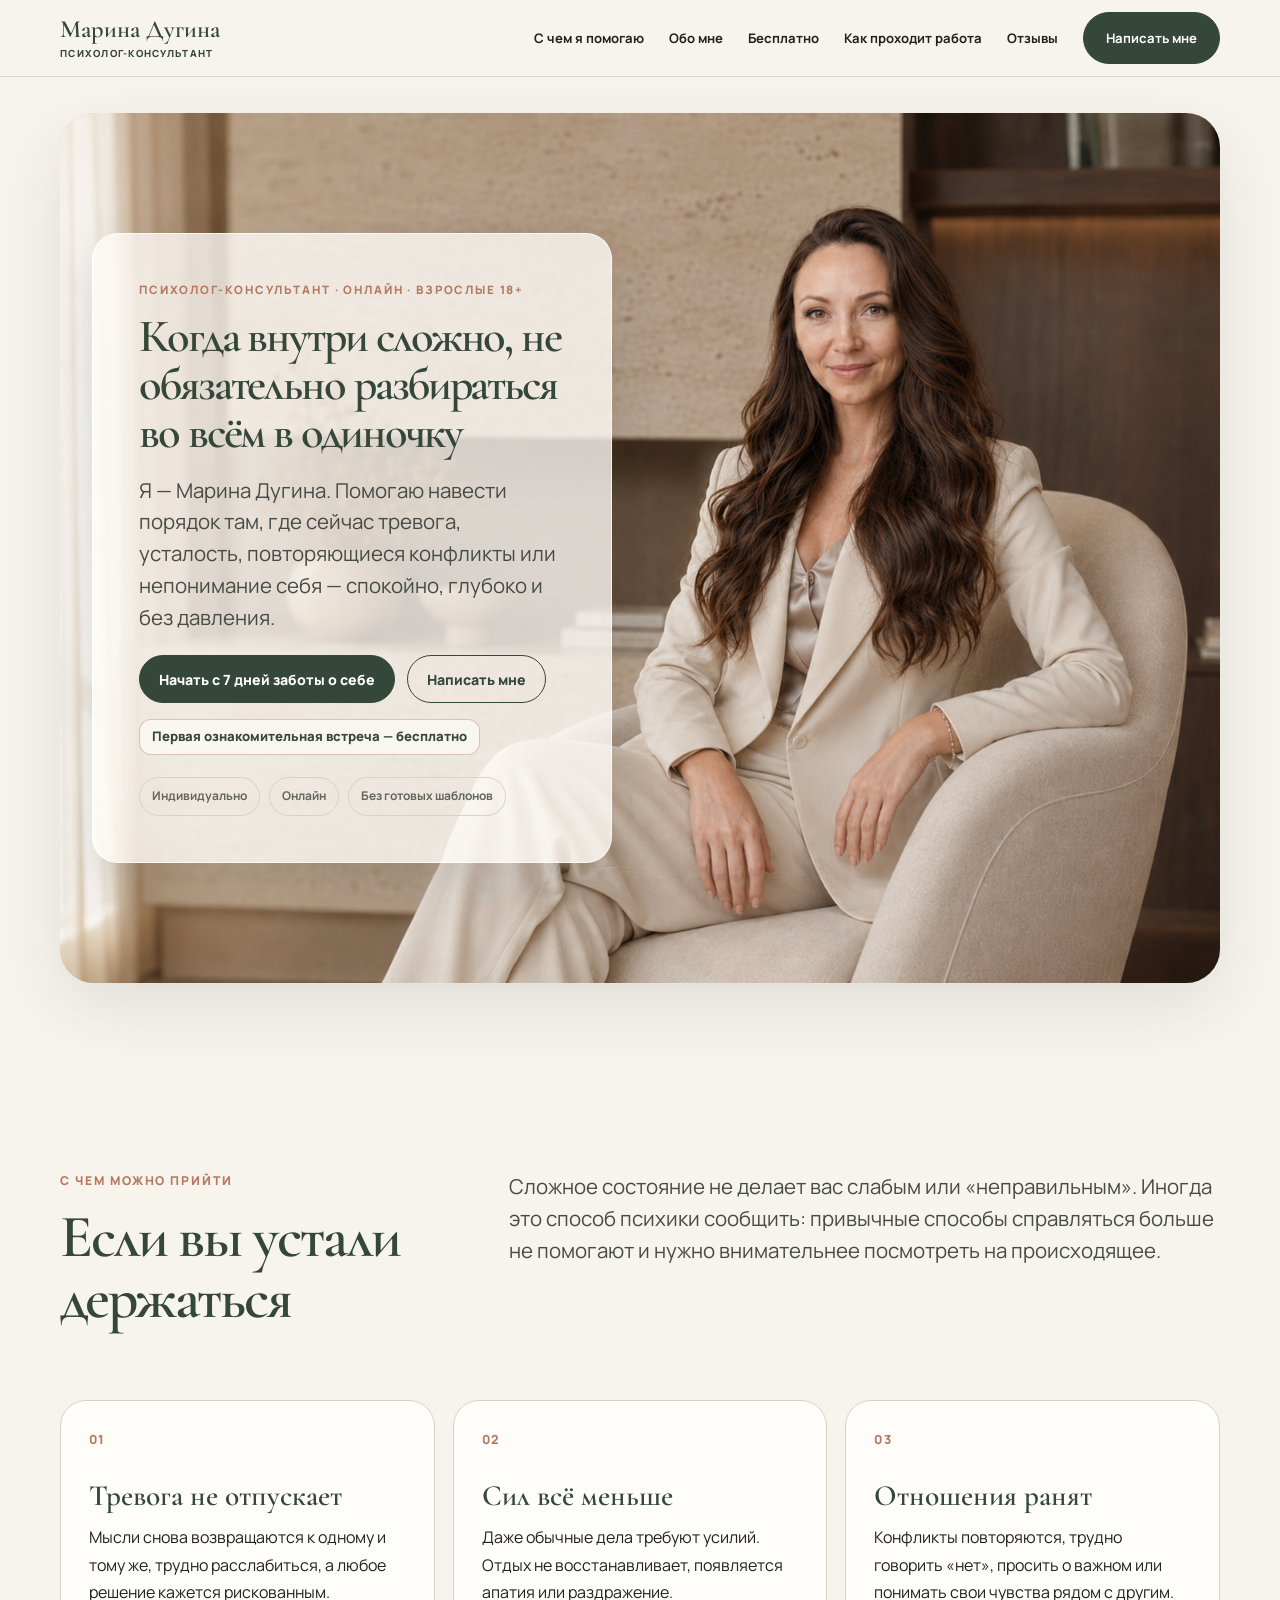
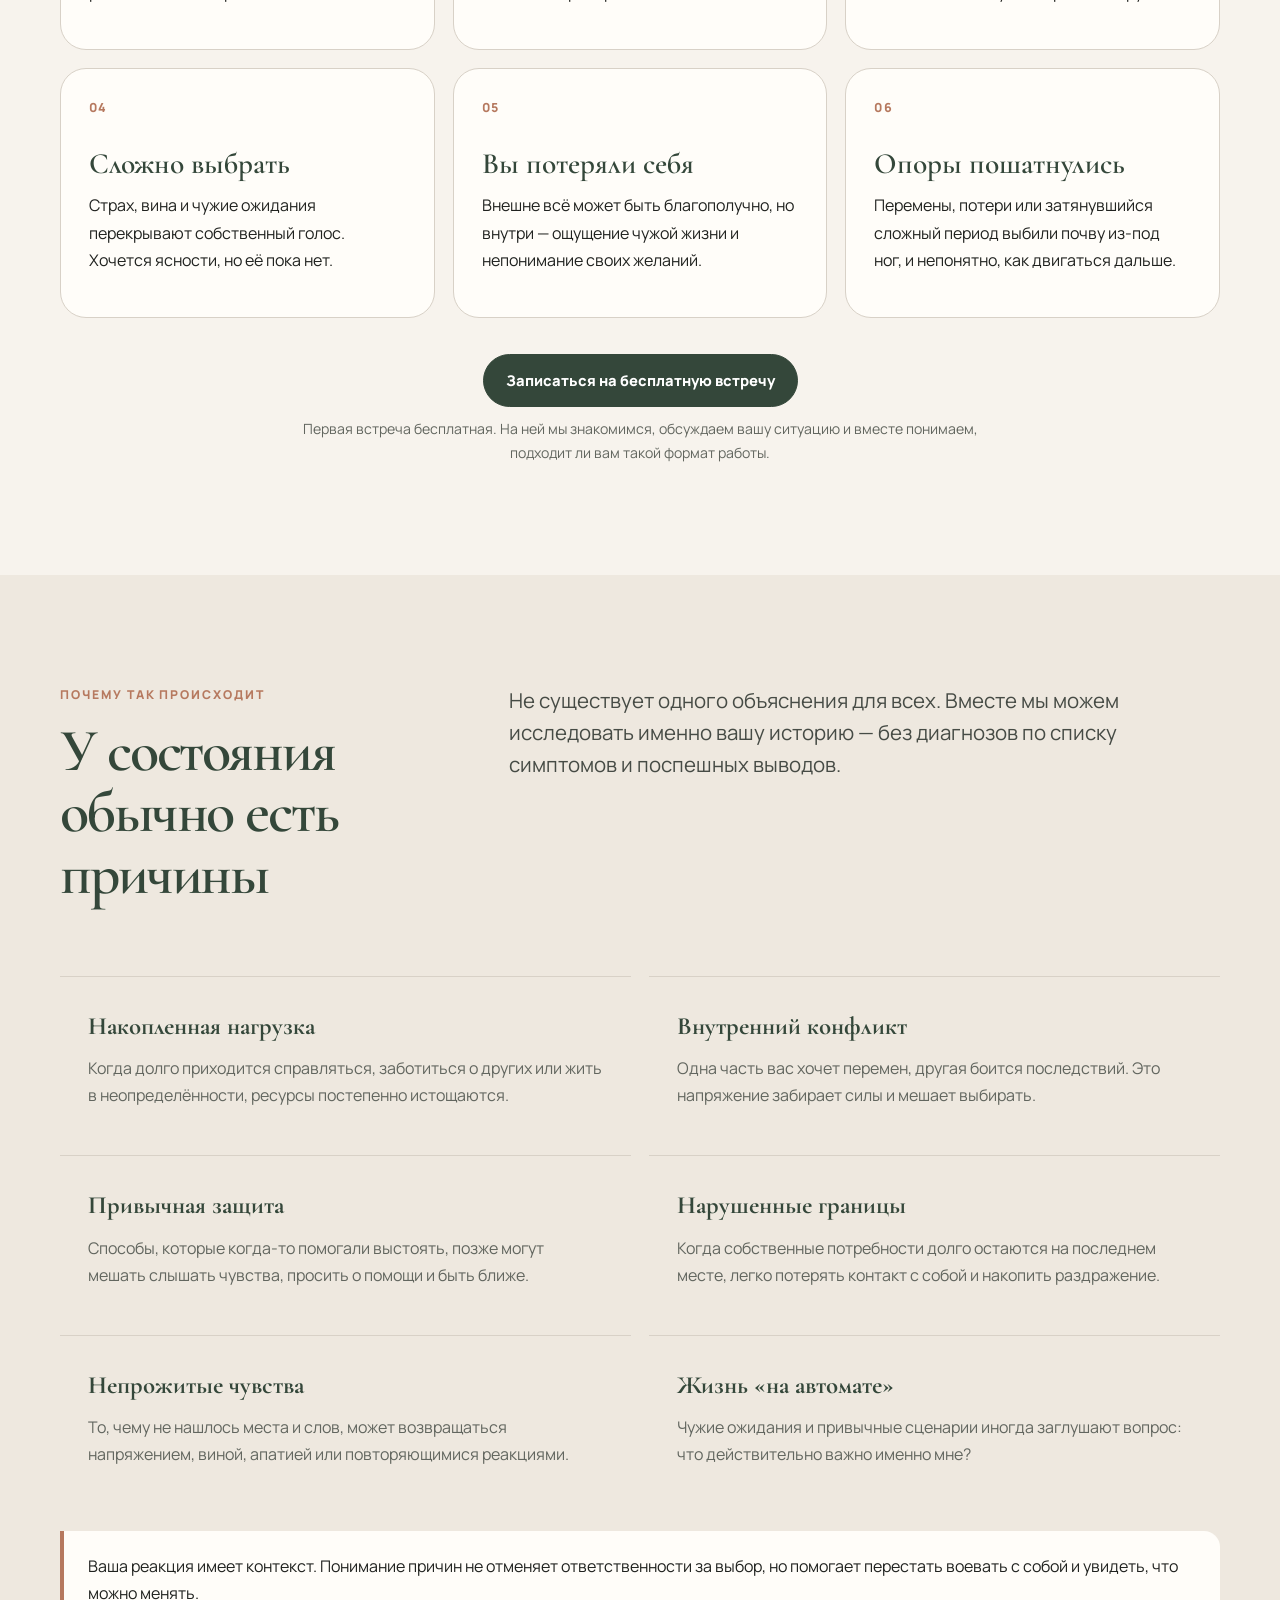
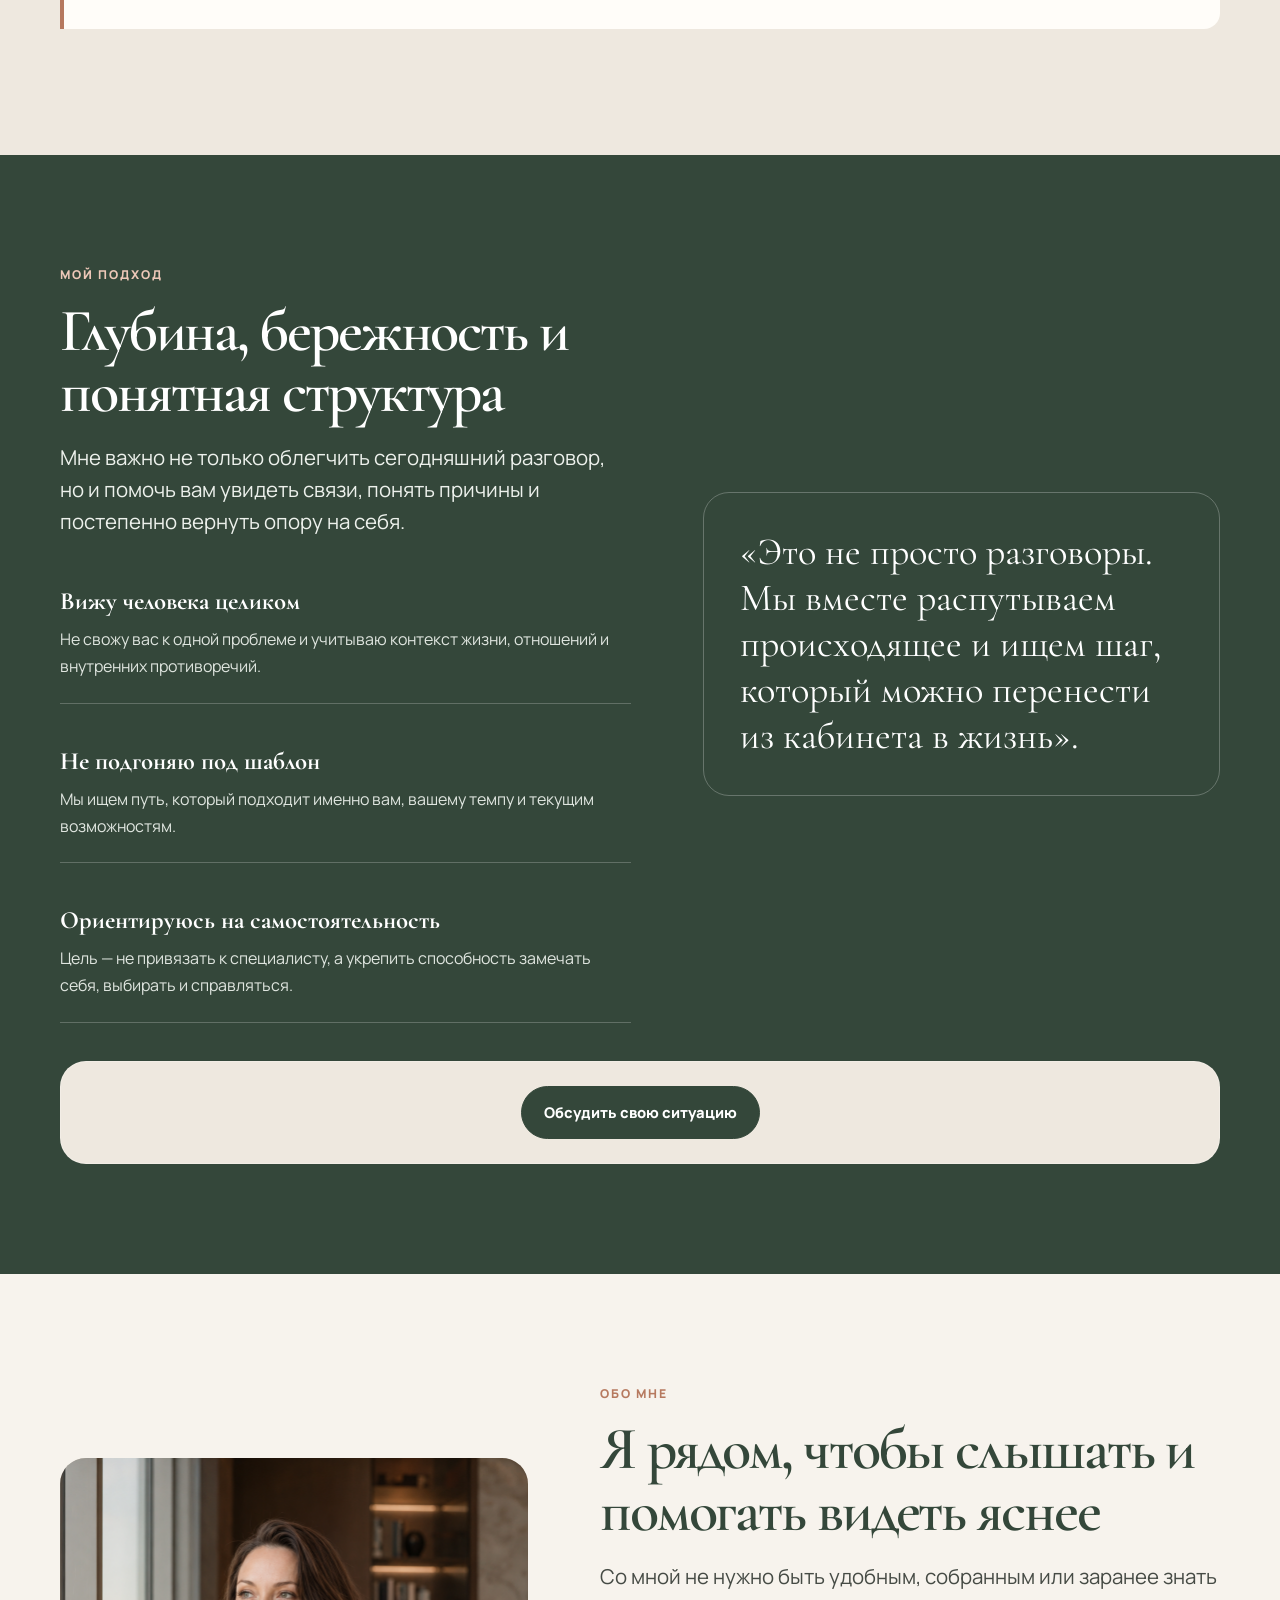
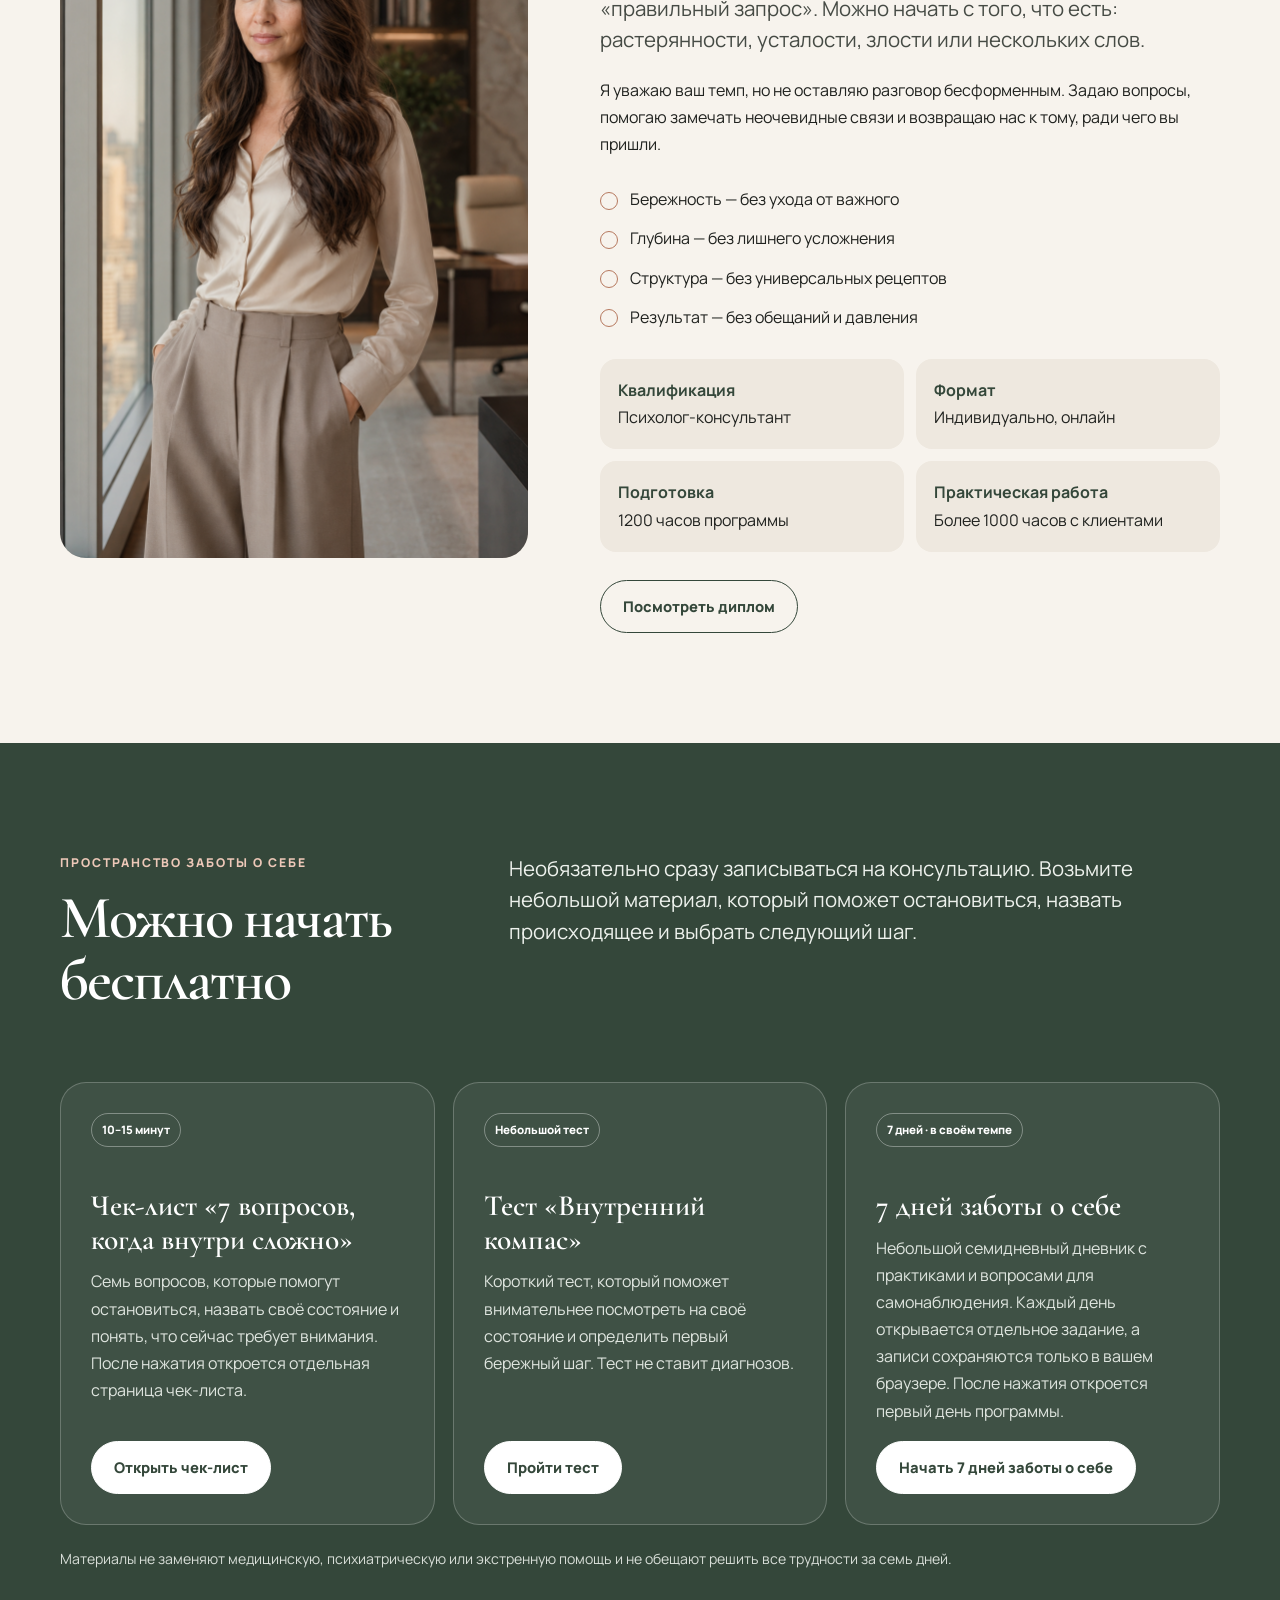
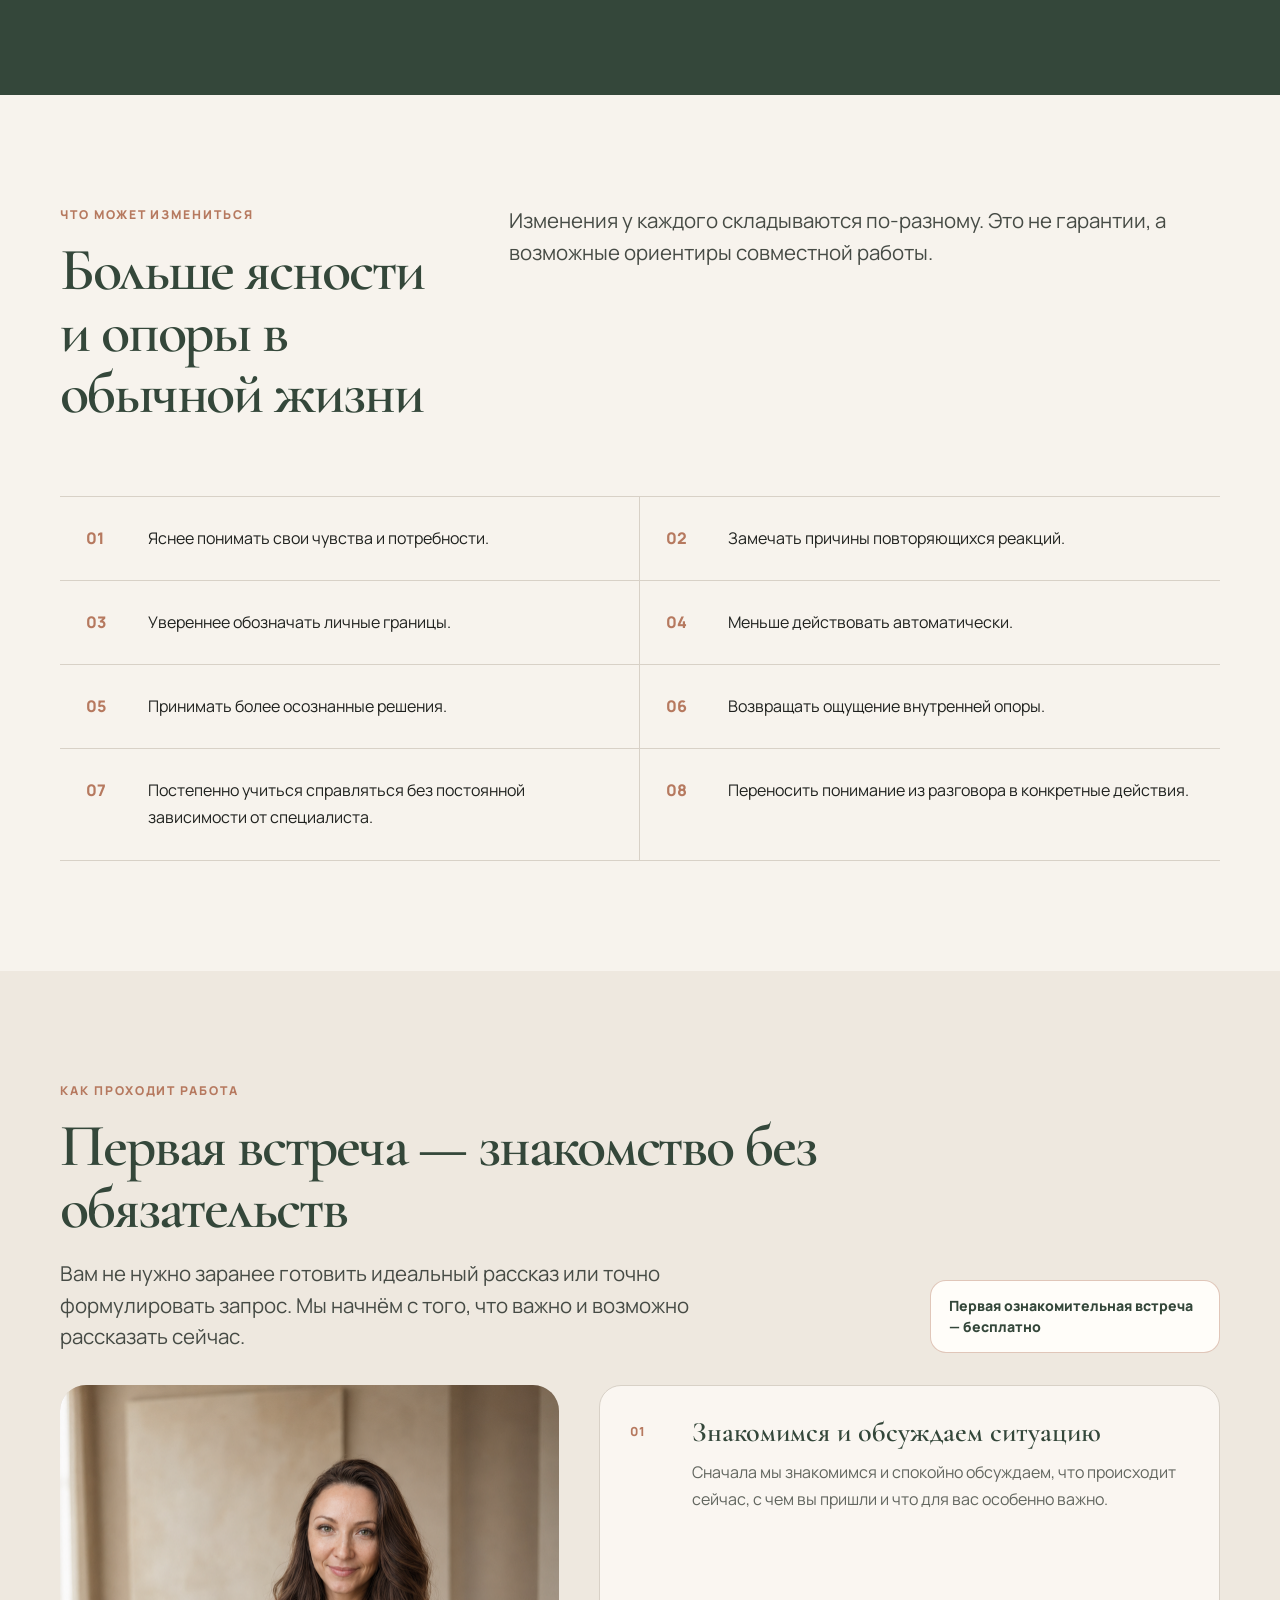
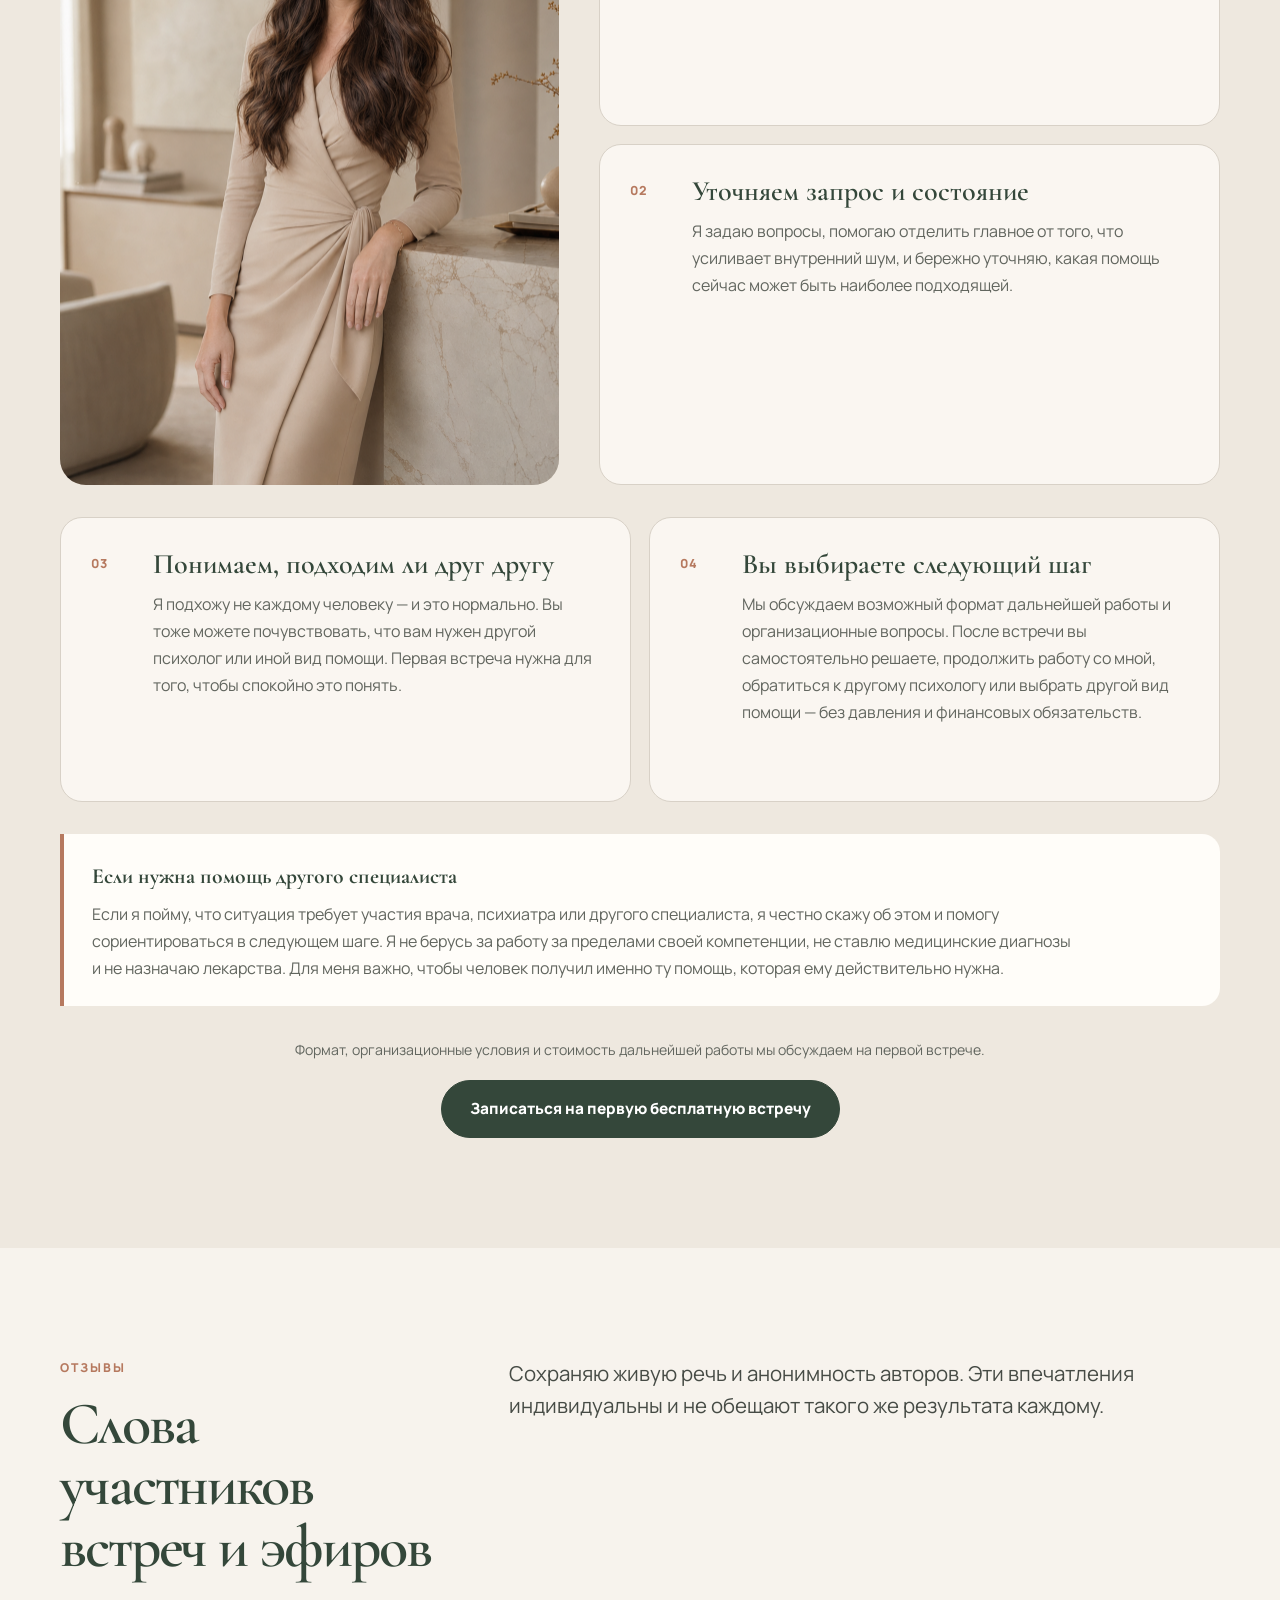
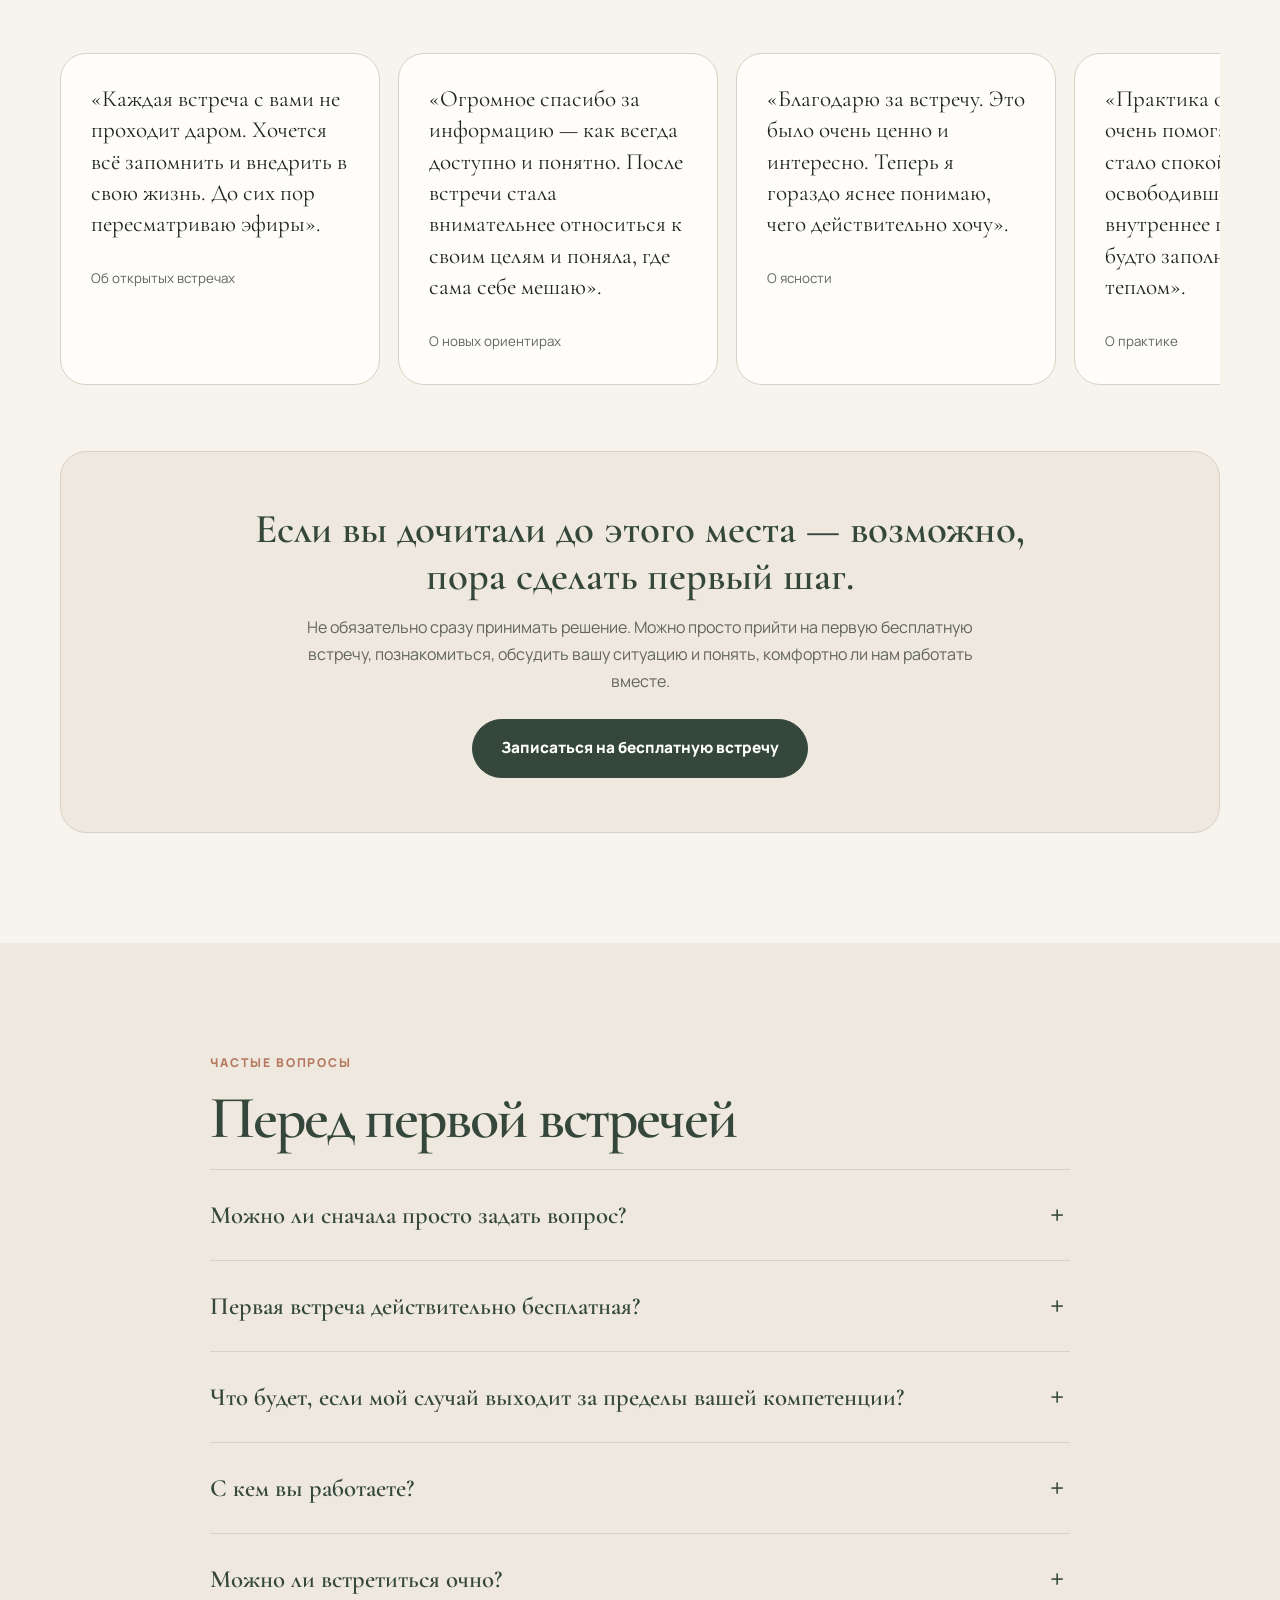
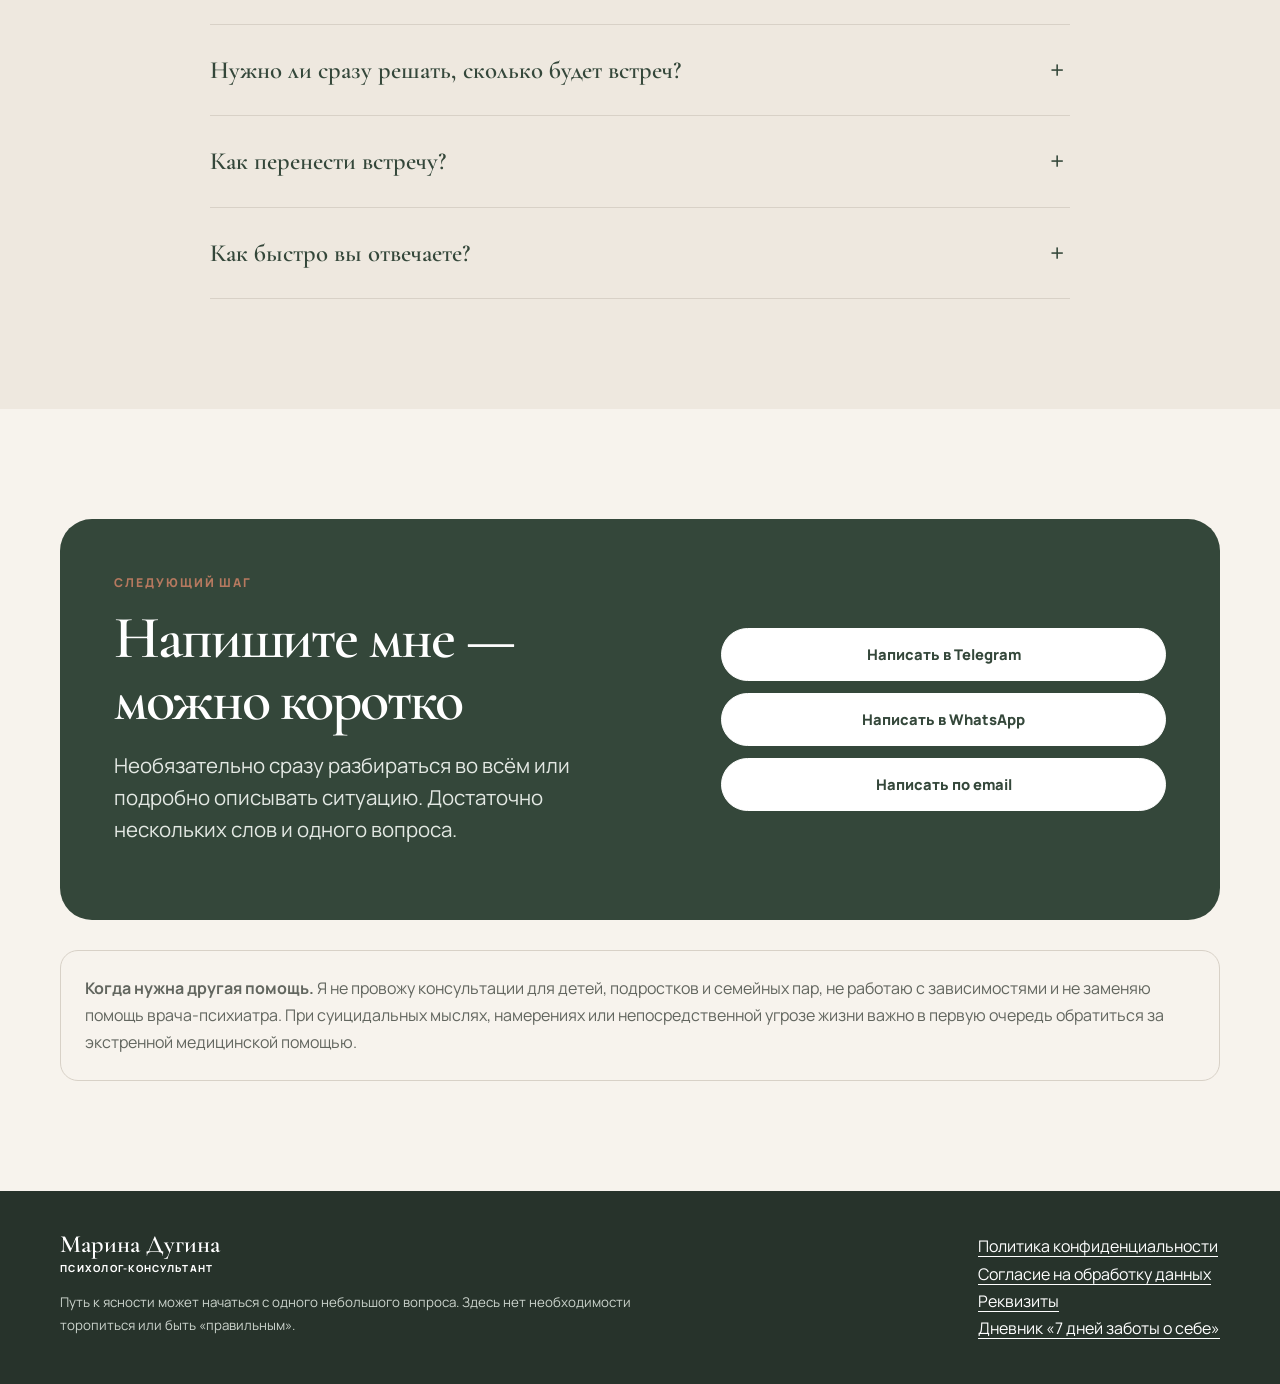
==== commit b16723e1: "Add CTA buttons across homepage" ====
--- a/index.html
+++ b/index.html
@@ -52,6 +52,7 @@
           <a class="btn btn--primary" href="./journal/index.html">Начать с 7 дней заботы о себе</a>
           <a class="btn" href="#contact">Написать мне</a>
         </div>
+        <p class="first-meeting-note">Первая ознакомительная встреча — бесплатно</p>
         <ul class="trust-row" aria-label="Формат работы">
           <li>Индивидуально</li><li>Онлайн</li><li>Без готовых шаблонов</li>
         </ul>
@@ -76,6 +77,7 @@
         <article class="card"><span class="card-number">05</span><h3>Вы потеряли себя</h3><p>Внешне всё может быть благополучно, но внутри — ощущение чужой жизни и непонимание своих желаний.</p></article>
         <article class="card"><span class="card-number">06</span><h3>Опоры пошатнулись</h3><p>Перемены, потери или затянувшийся сложный период выбили почву из-под ног, и непонятно, как двигаться дальше.</p></article>
       </div>
+      <div class="section-cta"><div class="actions"><a class="btn btn--primary" href="#contact">Записаться на бесплатную встречу</a></div><p class="small">Первая встреча бесплатная. На ней мы знакомимся, обсуждаем вашу ситуацию и вместе понимаем, подходит ли вам такой формат работы.</p></div>
     </div>
   </section>
 
@@ -111,6 +113,7 @@
       </div>
       <div class="quote">«Это не просто разговоры. Мы вместе распутываем происходящее и ищем шаг, который можно перенести из кабинета в жизнь».</div>
     </div>
+    <div class="wrap section-cta section-cta--on-pine"><div class="actions"><a class="btn btn--primary" href="#contact">Обсудить свою ситуацию</a></div></div>
   </section>
 
   <section class="section" id="about" aria-labelledby="about-title">
@@ -126,7 +129,7 @@
           <div class="fact"><strong>Квалификация</strong><span>Психолог-консультант</span></div>
           <div class="fact"><strong>Формат</strong><span>Индивидуально, онлайн</span></div>
           <div class="fact"><strong>Подготовка</strong><span>1200 часов программы</span></div>
-          <div class="fact"><strong>Практикум</strong><span>144 часа</span></div>
+          <div class="fact"><strong>Практическая работа</strong><span>Более 1000 часов с клиентами</span></div>
         </div>
         <div class="actions"><a class="btn" href="assets/diploma.jpg" target="_blank" rel="noopener">Посмотреть диплом</a></div>
       </div>
@@ -168,20 +171,30 @@
   </section>
 
   <section class="section section--soft" id="process" aria-labelledby="process-title">
-    <div class="wrap work-grid">
-      <div class="portrait portrait--work"><img src="assets/marina-work.png" width="1122" height="1402" loading="lazy" alt="Марина Дугина в рабочем пространстве"></div>
-      <div>
-        <p class="eyebrow">Как проходит работа</p>
-        <h2 id="process-title">Сначала знакомимся и определяем, что важно сейчас</h2>
-        <p class="lead">До встречи можно написать мне несколько слов или задать организационный вопрос. Не нужно заранее готовить длинный рассказ.</p>
-        <div class="steps">
-          <div class="step"><div><strong>Знакомимся</strong><p>Вы рассказываете о ситуации столько, сколько готовы. Встреча проходит онлайн по видеосвязи.</p></div></div>
-          <div class="step"><div><strong>Уточняем запрос</strong><p>Я задаю вопросы и помогаю отделить главное от того, что сейчас только усиливает шум.</p></div></div>
-          <div class="step"><div><strong>Подводим итог</strong><p>Собираем понимание встречи и намечаем посильный следующий шаг.</p></div></div>
-          <div class="step"><div><strong>Обсуждаем продолжение</strong><p>Если захотите двигаться дальше, вместе определим темп и формат. Лишние встречи я не навязываю.</p></div></div>
-        </div>
-        <p class="small">Оплатить консультацию можно после встречи. Об отмене или переносе важно сообщить не позднее чем за 24 часа.</p>
-        <div class="actions"><a class="btn btn--primary" href="#contact">Задать вопрос о встрече</a></div>
+    <div class="wrap process-section">
+      <div class="process-intro">
+        <div>
+          <p class="eyebrow">Как проходит работа</p>
+          <h2 id="process-title">Первая встреча — знакомство без обязательств</h2>
+          <p class="lead">Вам не нужно заранее готовить идеальный рассказ или точно формулировать запрос. Мы начнём с того, что важно и возможно рассказать сейчас.</p>
+        </div>
+        <p class="process-offer">Первая ознакомительная встреча — бесплатно</p>
+      </div>
+      <div class="process-main">
+        <div class="portrait portrait--work"><img src="assets/marina-work.png" width="1122" height="1402" loading="lazy" alt="Марина Дугина в рабочем пространстве"></div>
+        <div class="process-primary-steps">
+          <article class="process-step"><span class="process-number">01</span><div><h3>Знакомимся и обсуждаем ситуацию</h3><p>Сначала мы знакомимся и спокойно обсуждаем, что происходит сейчас, с чем вы пришли и что для вас особенно важно.</p></div></article>
+          <article class="process-step"><span class="process-number">02</span><div><h3>Уточняем запрос и состояние</h3><p>Я задаю вопросы, помогаю отделить главное от того, что усиливает внутренний шум, и бережно уточняю, какая помощь сейчас может быть наиболее подходящей.</p></div></article>
+        </div>
+      </div>
+      <div class="process-secondary-steps">
+        <article class="process-step process-step--card"><span class="process-number">03</span><div><h3>Понимаем, подходим ли друг другу</h3><p>Я подхожу не каждому человеку — и это нормально. Вы тоже можете почувствовать, что вам нужен другой психолог или иной вид помощи. Первая встреча нужна для того, чтобы спокойно это понять.</p></div></article>
+        <article class="process-step process-step--card"><span class="process-number">04</span><div><h3>Вы выбираете следующий шаг</h3><p>Мы обсуждаем возможный формат дальнейшей работы и организационные вопросы. После встречи вы самостоятельно решаете, продолжить работу со мной, обратиться к другому психологу или выбрать другой вид помощи — без давления и финансовых обязательств.</p></div></article>
+      </div>
+      <div class="process-specialist-note"><strong>Если нужна помощь другого специалиста</strong><p>Если я пойму, что ситуация требует участия врача, психиатра или другого специалиста, я честно скажу об этом и помогу сориентироваться в следующем шаге. Я не берусь за работу за пределами своей компетенции, не ставлю медицинские диагнозы и не назначаю лекарства. Для меня важно, чтобы человек получил именно ту помощь, которая ему действительно нужна.</p></div>
+      <div class="process-footer">
+        <p class="small">Формат, организационные условия и стоимость дальнейшей работы мы обсуждаем на первой встрече.</p>
+        <div class="actions"><a class="btn btn--primary cta-button--large" href="#contact">Записаться на первую бесплатную встречу</a></div>
       </div>
     </div>
   </section>
@@ -200,6 +213,7 @@
         <article class="review"><p>«Спасибо за полезную и важную информацию. Всё объяснено простым человеческим языком — появилось понимание, с чего начать».</p><small>О понятной подаче</small></article>
         <article class="review"><p>«Огромная благодарность за проведённый эфир. Было подсвечено много неочевидных моментов, из которых складывается общая картина и возможное решение».</p><small>О целостной картине</small></article>
       </div>
+      <div class="closing-cta"><h3>Если вы дочитали до этого места — возможно, пора сделать первый шаг.</h3><p>Не обязательно сразу принимать решение. Можно просто прийти на первую бесплатную встречу, познакомиться, обсудить вашу ситуацию и понять, комфортно ли нам работать вместе.</p><div class="actions"><a class="btn btn--primary cta-button--large" href="#contact">Записаться на бесплатную встречу</a></div></div>
     </div>
   </section>
 
@@ -208,10 +222,11 @@
       <p class="eyebrow">Частые вопросы</p>
       <h2 id="faq-title">Перед первой встречей</h2>
       <details><summary>Можно ли сначала просто задать вопрос?</summary><p>Да. Напишите мне в Telegram, WhatsApp или по email. Можно коротко спросить о формате, стоимости или рассказать несколькими словами, что вас беспокоит.</p></details>
+      <details><summary>Первая встреча действительно бесплатная?</summary><p>Да. Это ознакомительная встреча, на которой мы знакомимся, обсуждаем вашу ситуацию и понимаем, подходим ли друг другу. Вы сможете задать организационные вопросы, узнать о возможном формате работы и после встречи спокойно решить, хотите ли продолжать.</p></details>
+      <details><summary>Что будет, если мой случай выходит за пределы вашей компетенции?</summary><p>Я честно скажу об этом. Иногда человеку требуется помощь врача, психиатра или другого специалиста. В такой ситуации важно не продолжать неподходящую работу, а выбрать помощь, которая действительно соответствует состоянию человека.</p></details>
       <details><summary>С кем вы работаете?</summary><p>Я работаю индивидуально со взрослыми от 18 лет.</p></details>
       <details><summary>Можно ли встретиться очно?</summary><p>Сейчас консультации проходят только онлайн по видеосвязи.</p></details>
       <details><summary>Нужно ли сразу решать, сколько будет встреч?</summary><p>Нет. Сначала мы знакомимся и уточняем запрос. Если вы захотите продолжить, темп и формат обсуждаем вместе.</p></details>
-      <details><summary>Когда оплачивается консультация?</summary><p>После нашей встречи.</p></details>
       <details><summary>Как перенести встречу?</summary><p>Пожалуйста, сообщите об отмене или переносе не позднее чем за 24 часа до начала.</p></details>
       <details><summary>Как быстро вы отвечаете?</summary><p>Обычно я отвечаю в течение дня. Стандартное время связи — с 10:00 до 20:00 по Москве.</p></details>
     </div>
@@ -221,7 +236,7 @@
     <div class="wrap">
       <div class="contact-box">
         <div><p class="eyebrow">Следующий шаг</p><h2 id="contact-title">Напишите мне — можно коротко</h2><p class="lead">Необязательно сразу разбираться во всём или подробно описывать ситуацию. Достаточно нескольких слов и одного вопроса.</p></div>
-        <div class="contact-actions" aria-label="Способы связи"><a class="btn btn--light" href="https://t.me/MarishaDugina" target="_blank" rel="noopener">Написать в Telegram</a><a class="btn btn--light" href="https://wa.me/79208433369" target="_blank" rel="noopener">Написать в WhatsApp</a><a class="btn btn--light" href="https://mail.yandex.ru/compose?mailto=mailto%3Adu9na.marina%40yandex.ru" target="_blank" rel="noopener">Написать по email</a></div>
+        <div class="contact-actions" aria-label="Способы связи"><a class="btn btn--light" href="https://t.me/MarishaDugina" target="_blank" rel="noopener">Написать в Telegram</a><a class="btn btn--light" href="whatsapp://send?phone=79208433369">Написать в WhatsApp</a><a class="btn btn--light" href="https://mail.yandex.ru/compose?mailto=mailto%3Adu9na.marina%40yandex.ru" target="_blank" rel="noopener">Написать по email</a></div>
       </div>
       <div class="boundary"><strong>Когда нужна другая помощь.</strong> Я не провожу консультации для детей, подростков и семейных пар, не работаю с зависимостями и не заменяю помощь врача-психиатра. При суицидальных мыслях, намерениях или непосредственной угрозе жизни важно в первую очередь обратиться за экстренной медицинской помощью.</div>
     </div>
--- a/assets/site.css
+++ b/assets/site.css
@@ -34,6 +34,11 @@
 .btn--light{border-color:#fff;background:#fff;color:var(--pine)}
 .btn--ghost-light{border-color:rgba(255,255,255,.55);color:#fff}
 .actions{display:flex;flex-wrap:wrap;gap:12px;margin-top:28px}
+.section-cta{display:grid;justify-items:center;gap:10px;margin-top:36px;text-align:center}
+.section-cta .actions{justify-content:center;margin-top:0}
+.section-cta .small{max-width:720px;margin:0}
+.section-cta--on-pine{margin-top:38px;padding:24px;border:1px solid rgba(255,255,255,.22);border-radius:var(--radius);background:var(--paper-2)}
+.cta-button--large{min-height:58px;padding:15px 28px;font-size:.96rem}
 .site-header{position:sticky;z-index:50;top:0;border-bottom:1px solid rgba(216,209,199,.85);background:rgba(247,243,237,.94);backdrop-filter:blur(14px)}
 .header-inner{display:flex;min-height:76px;align-items:center;justify-content:space-between;gap:24px}
 .brand{display:flex;flex-direction:column;color:var(--pine);font-family:var(--serif);font-size:1.55rem;font-weight:600;line-height:.95;text-decoration:none}
@@ -52,6 +57,7 @@
 .hero-copy .lead{max-width:540px;margin-bottom:0}
 .hero-copy .actions{margin-top:22px}
 .hero-copy .btn{min-height:48px;padding:11px 19px;font-size:.88rem}
+.first-meeting-note{align-self:flex-start;margin:16px 0 0;padding:8px 12px;border:1px solid rgba(182,121,95,.42);border-radius:12px;background:rgba(255,253,249,.64);color:var(--pine);font-size:.82rem;font-weight:800;line-height:1.35}
 .hero-copy .trust-row{margin-top:22px}
 .hero-photo{position:relative;grid-column:1/-1;grid-row:1;min-height:690px;background:#d8cabd}
 .hero-photo img{width:100%;height:100%;object-fit:cover;object-position:100% 30%}
@@ -94,15 +100,33 @@
 .result:nth-child(odd){border-right:1px solid var(--line)}
 .result span{color:var(--clay);font-weight:800}
 .result p{margin:0}
-.steps{counter-reset:step;display:grid;gap:0;margin:32px 0}
-.step{counter-increment:step;display:grid;grid-template-columns:58px 1fr;gap:16px;padding:22px 0;border-bottom:1px solid var(--line)}
-.step::before{content:counter(step,decimal-leading-zero);color:var(--clay);font-size:.82rem;font-weight:800}
-.step strong{display:block;color:var(--pine);font-family:var(--serif);font-size:1.5rem}
-.step p{margin:4px 0 0;color:var(--muted)}
+.process-section{display:grid;gap:32px}
+.process-intro{display:grid;grid-template-columns:minmax(0,1fr) minmax(230px,290px);gap:46px;align-items:end}
+.process-intro h2{max-width:780px}
+.process-intro .lead{margin-bottom:0}
+.process-offer{margin:0;padding:15px 18px;border:1px solid rgba(182,121,95,.42);border-radius:16px;background:var(--white);color:var(--pine);font-size:.88rem;font-weight:800;line-height:1.45}
+.process-main{display:grid;grid-template-columns:minmax(340px,43%) minmax(0,1fr);gap:40px;align-items:stretch}
+.process-primary-steps{display:grid;grid-template-rows:repeat(2,minmax(0,1fr));gap:18px}
+.process-step{display:grid;grid-template-columns:44px minmax(0,1fr);gap:18px;padding:30px;border:1px solid var(--line);border-radius:22px;background:rgba(255,253,249,.72)}
+.process-step h3{margin-bottom:10px;font-size:clamp(1.5rem,2.2vw,1.95rem)}
+.process-step p{margin:0;color:var(--muted)}
+.process-number{padding-top:5px;color:var(--clay);font-size:.78rem;font-weight:800;letter-spacing:.12em}
+.process-secondary-steps{display:grid;grid-template-columns:repeat(2,minmax(0,1fr));gap:18px}
+.process-step--card{min-height:285px}
+.process-specialist-note{padding:24px 28px;border-left:4px solid var(--clay);border-radius:0 18px 18px 0;background:var(--white)}
+.process-specialist-note strong{display:block;margin-bottom:6px;color:var(--pine);font-family:var(--serif);font-size:1.35rem}
+.process-specialist-note p{max-width:980px;margin:0;color:var(--muted)}
+.process-footer{text-align:center}
+.process-footer .small{max-width:760px;margin:0 auto}
+.process-footer .actions{justify-content:center;margin-top:18px}
 .reviews{display:grid;grid-auto-flow:column;grid-auto-columns:minmax(320px,42%);gap:18px;overflow-x:auto;padding:4px 4px 24px;scroll-snap-type:x mandatory;scrollbar-color:var(--pine) transparent}
 .review{min-height:310px;padding:30px;border:1px solid var(--line);border-radius:var(--radius);background:var(--white);scroll-snap-align:start}
 .review p{font-family:var(--serif);font-size:1.45rem;line-height:1.35}
 .review small{color:var(--muted)}
+.closing-cta{margin-top:42px;padding:clamp(30px,5vw,54px);border:1px solid var(--line);border-radius:var(--radius);background:var(--paper-2);text-align:center}
+.closing-cta h3{max-width:800px;margin:0 auto 14px;font-size:clamp(1.8rem,3.2vw,2.75rem)}
+.closing-cta p{max-width:720px;margin:0 auto;color:var(--muted)}
+.closing-cta .actions{justify-content:center;margin-top:24px}
 .faq{max-width:860px;margin:0 auto}
 .faq details{border-top:1px solid var(--line)}
 .faq details:last-child{border-bottom:1px solid var(--line)}
@@ -124,4 +148,8 @@
 @media(max-width:980px){.nav-toggle{display:block}.site-nav{position:fixed;inset:76px 0 auto;display:none;max-height:calc(100dvh - 76px);overflow:auto;padding:24px 20px 32px;border-bottom:1px solid var(--line);background:var(--paper);box-shadow:var(--shadow)}.site-nav.is-open{display:grid}.site-nav a,.site-nav a:not(.nav-cta){display:block;padding:10px 4px;font-size:1rem}.hero-grid{grid-template-columns:1fr 1fr}.hero-copy{padding:36px}.hero-photo{min-height:650px}.hero-photo img{object-position:90% 26%}.card-grid,.materials{grid-template-columns:1fr 1fr}.materials .material:last-child{grid-column:1/-1;min-height:300px}.about-grid,.work-grid,.approach-grid{gap:42px}.portrait{height:630px}.portrait--about img{object-position:48% 28%}.portrait--work img{object-position:50% 23%}}
 @media(max-width:760px){html{scroll-padding-top:76px}.wrap{width:min(100% - 32px,1160px)}.section{padding:78px 0}.section-head{grid-template-columns:1fr;gap:10px;margin-bottom:34px}.nav-toggle{display:block}.site-nav{position:fixed;inset:76px 0 auto;display:none;max-height:calc(100dvh - 76px);overflow:auto;padding:24px 20px 32px;border-bottom:1px solid var(--line);background:var(--paper);box-shadow:var(--shadow)}.site-nav.is-open{display:grid}.site-nav a,.site-nav a:not(.nav-cta){display:block;padding:10px 4px;font-size:1rem}.hero{padding:18px 0 52px}.hero-grid{display:flex;min-height:0;flex-direction:column}.hero-copy{width:auto;margin:0;padding:32px 26px;border:0;border-radius:0;background:var(--white);box-shadow:none}.hero-copy h1{font-size:2.4rem}.hero-copy .actions{display:grid}.hero-copy .btn{width:100%}.hero-photo{order:-1;min-height:430px;aspect-ratio:4/4.5}.hero-photo img{object-position:100% 0%}.card-grid,.cause-grid,.materials,.results,.about-grid,.work-grid,.approach-grid,.contact-box{grid-template-columns:1fr}.recognition .card{min-height:0}.material,.materials .material:last-child{min-height:330px;grid-column:auto}.result:nth-child(odd){border-right:0}.portrait{height:min(680px,125vw)}.portrait--about img{object-position:48% 26%}.portrait--work img{object-position:50% 22%}.about-grid .portrait{order:2}.reviews{grid-auto-columns:88%}.contact-box{gap:30px;padding:34px 26px}.footer-grid{grid-template-columns:1fr}}
 @media(max-width:390px){.wrap{width:min(100% - 24px,1160px)}h1{font-size:3rem}.hero-copy{padding:28px 20px}.hero-copy h1{font-size:2.15rem}.hero-photo{min-height:390px}.hero-photo img{object-position:100% 0%}.actions{display:grid}.btn{width:100%}.card,.material{padding:24px}.reviews{grid-auto-columns:94%}.review{padding:24px}.portrait--about img{object-position:48% 24%}.portrait--work img{object-position:50% 20%}}
+@media(max-width:1100px){.process-intro{gap:30px}.process-main{gap:28px}.process-step{padding:24px}}
+@media(max-width:760px){.process-section{gap:24px}.process-intro{grid-template-columns:1fr;gap:18px}.process-offer{justify-self:start}.process-main{grid-template-columns:1fr;gap:18px}.process-primary-steps{grid-template-rows:auto;gap:14px}.process-secondary-steps{grid-template-columns:1fr;gap:14px}.process-step--card{min-height:0}.process-specialist-note{padding:22px 24px}.process-footer .actions{display:flex}.process-footer .btn{width:auto}}
+@media(max-width:390px){.process-step{grid-template-columns:36px minmax(0,1fr);gap:12px;padding:20px}.process-specialist-note{padding:20px}.process-footer .actions{display:grid}.process-footer .btn{width:100%}}
+@media(max-width:390px){.section-cta .actions{width:100%}.section-cta--on-pine{padding:20px}.closing-cta{padding:26px 20px}}
 @media(prefers-reduced-motion:reduce){html{scroll-behavior:auto}*,*::before,*::after{scroll-behavior:auto!important;transition:none!important}}
